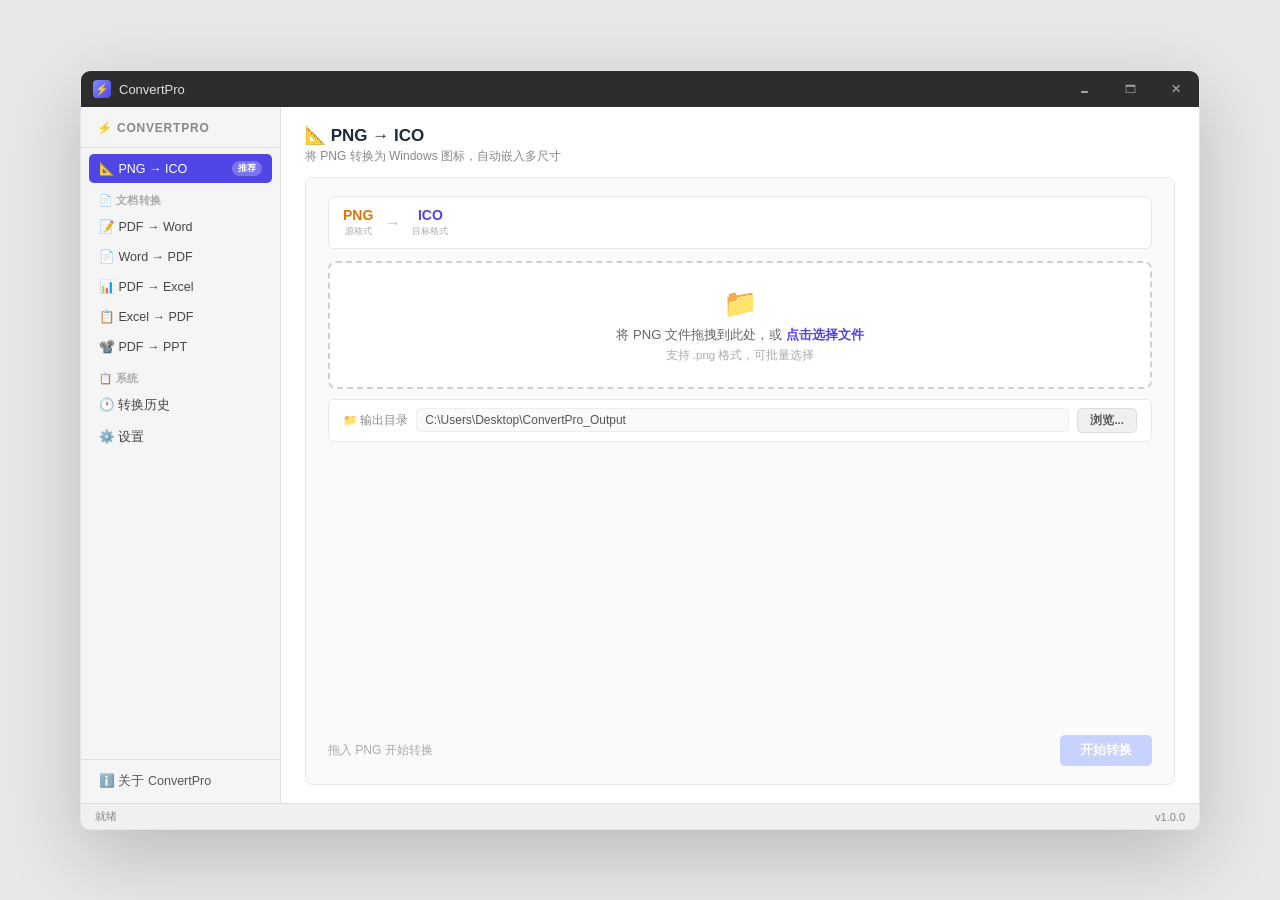
==== ConvertPro/wwwroot/index.html @ e42e197f "图片转换工具" ====
<!DOCTYPE html>
<html lang="zh-CN">
<head>
    <meta charset="UTF-8">
    <meta name="viewport" content="width=device-width, initial-scale=1.0">
    <title>ConvertPro - WPF 桌面转换工具</title>
    <style>
        /* ===== 全局 ===== */
        * { margin: 0; padding: 0; box-sizing: border-box; }
        body {
            font-family: 'Segoe UI', 'Microsoft YaHei', sans-serif;
            background: #e8e8e8;
            height: 100vh;
            display: flex;
            align-items: center;
            justify-content: center;
            color: #1e293b;
            user-select: none;
        }
        .file-input { position: fixed; top: 0; left: 0; width: 1px; height: 1px; opacity: 0; z-index: -1; }
        .drop-zone-label { display: block; width: 100%; height: 100%; cursor: pointer; text-align: center; }

        /* ===== 窗口 ===== */
        .wpf-window {
            width: 1120px; height: 760px;
            background: #fff;
            border-radius: 10px;
            box-shadow: 0 24px 80px rgba(0,0,0,.2);
            display: flex; flex-direction: column;
            overflow: hidden;
            border: 1px solid rgba(0,0,0,.1);
            transition: all .25s;
        }
        .wpf-window.maximized {
            width: 100vw; height: 100vh; border-radius: 0;
        }

        /* ===== 标题栏 ===== */
        .titlebar {
            height: 36px; background: #2d2d2d;
            display: flex; align-items: center; justify-content: space-between;
            flex-shrink: 0;
        }
        .titlebar-left { display: flex; align-items: center; gap: 8px; padding-left: 12px; }
        .titlebar-icon { width: 18px; height: 18px; background: linear-gradient(135deg,#818cf8,#4f46e5); border-radius: 4px; display: flex; align-items: center; justify-content: center; font-size: 11px; color: #fff; }
        .titlebar-title { color: #e0e0e0; font-size: 13px; font-weight: 500; }
        .titlebar-center { flex: 1; height: 100%; }
        .titlebar-right { display: flex; height: 100%; }
        .titlebar-btn {
            width: 46px; height: 100%; border: none; background: none;
            color: #a0a0a0; font-size: 11px; cursor: pointer;
            display: flex; align-items: center; justify-content: center;
            transition: all .12s;
            font-family: 'Segoe MDL2 Assets', 'Segoe UI', sans-serif;
        }
        .titlebar-btn:hover { background: rgba(255,255,255,.1); color: #fff; }
        .titlebar-btn.btn-close:hover { background: #e81123; color: #fff; }

        /* ===== 主体 ===== */
        .app-body { flex: 1; display: flex; overflow: hidden; }

        /* ===== 侧边栏 ===== */
        .sidebar {
            width: 200px; background: #f5f5f5;
            border-right: 1px solid #e0e0e0;
            display: flex; flex-direction: column; flex-shrink: 0;
        }
        .sidebar-header {
            padding: 14px 16px 12px; font-size: 12px; font-weight: 600;
            color: #888; text-transform: uppercase; letter-spacing: .8px;
            border-bottom: 1px solid #e0e0e0;
        }
        .sidebar-nav { flex: 1; overflow-y: auto; padding: 6px 8px; }
        .sidebar-group-label {
            font-size: 10.5px; font-weight: 600; color: #aaa;
            padding: 10px 10px 4px; text-transform: uppercase; letter-spacing: .5px;
        }
        .nav-item {
            display: flex; align-items: center; gap: 8px;
            padding: 7px 10px; border-radius: 5px; cursor: pointer;
            font-size: 12.5px; color: #444; border: none; background: none;
            width: 100%; text-align: left; transition: all .1s; margin-bottom: 1px;
        }
        .nav-item:hover { background: #e8e8e8; }
        .nav-item.active { background: #4f46e5; color: #fff; font-weight: 500; }
        .nav-item.active:hover { background: #4338ca; }
        .nav-item .badge {
            margin-left: auto; background: rgba(255,255,255,.25); color: #fff;
            font-size: 9px; padding: 1px 6px; border-radius: 8px; font-weight: 600;
        }
        .nav-item:not(.active) .badge { background: #4f46e5; color: #fff; }
        .sidebar-footer {
            padding: 6px 8px; border-top: 1px solid #e0e0e0;
            display: flex; flex-direction: column; gap: 2px;
        }
        .sidebar-footer button {
            width: 100%; padding: 7px 10px; border: none; background: none;
            border-radius: 5px; cursor: pointer; font-size: 12.5px; color: #555;
            display: flex; align-items: center; gap: 8px; transition: all .1s;
        }
        .sidebar-footer button:hover { background: #e8e8e8; color: #333; }

        /* ===== 主内容区 ===== */
        .main { flex: 1; display: flex; flex-direction: column; padding: 18px 24px; overflow-y: auto; background: #fff; min-width: 0; }
        .page { display: none; flex-direction: column; height: 100%; }
        .page.active { display: flex; }
        .page-header { margin-bottom: 12px; flex-shrink: 0; }
        .page-header h1 { font-size: 17px; font-weight: 700; margin-bottom: 2px; }
        .page-header p { font-size: 12px; color: #888; }

        /* ===== 转换卡片 ===== */
        .convert-card { background: #fafafa; border: 1px solid #e8e8e8; border-radius: 8px; padding: 18px 22px; flex: 1; display: flex; flex-direction: column; min-height: 0; }

        /* ===== 格式行 ===== */
        .format-row {
            display: flex; align-items: center; gap: 12px;
            background: #fff; border: 1px solid #e8e8e8; border-radius: 6px;
            padding: 10px 14px; margin-bottom: 12px; flex-shrink: 0;
        }
        .format-box { display: flex; flex-direction: column; align-items: center; gap: 1px; }
        .format-box .ext { font-size: 14px; font-weight: 700; line-height: 1.2; }
        .format-box .ext.pdf   { color: #dc2626; }
        .format-box .ext.word  { color: #2563eb; }
        .format-box .ext.ppt   { color: #db2777; }
        .format-box .ext.excel { color: #16a34a; }
        .format-box .ext.png   { color: #d97706; }
        .format-box .ext.ico   { color: #4f46e5; }
        .format-box .label { font-size: 9px; color: #aaa; }
        .format-arrow { font-size: 15px; color: #bbb; }
        .format-select { flex: 1; padding: 5px 9px; border: 1px solid #ddd; border-radius: 4px; font-size: 12px; color: #444; background: #fafafa; max-width: 180px; }

        /* ===== 拖拽区 ===== */
        .drop-zone {
            border: 2px dashed #d0d0d0; border-radius: 8px;
            padding: 24px 20px; text-align: center; cursor: pointer;
            transition: all .2s; background: #fff; flex-shrink: 0;
        }
        .drop-zone:hover, .drop-zone.dragover { border-color: #4f46e5; background: #f8f7ff; }
        .drop-zone .icon-big { font-size: 28px; color: #bbb; margin-bottom: 6px; }
        .drop-zone p { font-size: 13px; color: #666; }
        .drop-zone .highlight { color: #4f46e5; font-weight: 600; }
        .drop-zone .hint { font-size: 11.5px; color: #aaa; margin-top: 4px; }
        .drop-zone.invalid { border-color: #ef4444; background: #fef2f2; animation: shake .3s; }
        @keyframes shake { 0%,100%{transform:translateX(0)} 25%{transform:translateX(-6px)} 75%{transform:translateX(6px)} }

        /* ===== Toast 消息 ===== */
        .toast-container {
            position: fixed; top: 20px; right: 20px; z-index: 2000;
            display: flex; flex-direction: column; gap: 8px;
        }
        .toast {
            padding: 12px 20px; border-radius: 8px; color: #fff;
            font-size: 13px; font-weight: 500; box-shadow: 0 4px 20px rgba(0,0,0,.15);
            display: flex; align-items: center; gap: 10px;
            animation: slideIn .25s ease-out; min-width: 260px;
        }
        .toast.error { background: #ef4444; }
        .toast.warning { background: #f59e0b; }
        .toast.success { background: #10b981; }
        .toast.info { background: #3b82f6; }
        @keyframes slideIn { from { transform: translateX(100%); opacity: 0; } to { transform: translateX(0); opacity: 1; } }

        /* ===== 预览区 ===== */
        .preview-area { display: none; margin-top: 12px; flex-shrink: 0; }
        .preview-area.visible { display: block; }
        .preview-card {
            display: flex; align-items: center; gap: 12px;
            background: #fff; border: 1px solid #e8e8e8; border-radius: 6px; padding: 10px 14px;
        }
        .preview-card .file-icon {
            width: 38px; height: 38px; border-radius: 5px;
            display: flex; align-items: center; justify-content: center;
            font-size: 18px; flex-shrink: 0;
        }
        .preview-card .file-icon.pdf  { background: #fee2e2; color: #dc2626; }
        .preview-card .file-icon.word { background: #dbeafe; color: #2563eb; }
        .preview-card .file-icon.ppt  { background: #fce7f3; color: #db2777; }
        .preview-card .file-icon.excel{ background: #dcfce7; color: #16a34a; }
        .preview-card .file-icon.png  { background: #fef3c7; color: #d97706; }

        .preview-info { flex: 1; min-width: 0; }
        .preview-info .name { font-weight: 600; font-size: 12.5px; white-space: nowrap; overflow: hidden; text-overflow: ellipsis; }
        .preview-info .meta { font-size: 11px; color: #999; margin-top: 2px; }
        .preview-info .meta span { margin-right: 12px; }
        .btn-remove { background: none; border: none; color: #bbb; font-size: 15px; cursor: pointer; padding: 3px 7px; border-radius: 4px; flex-shrink: 0; }
        .btn-remove:hover { background: #fee2e2; color: #ef4444; }

        /* ===== 文件列表 ===== */
        .file-list { margin-top: 6px; }
        .file-list-item {
            display: flex; align-items: center; gap: 8px;
            padding: 5px 10px; background: #fff; border: 1px solid #eee;
            border-radius: 4px; margin-bottom: 3px; transition: all .15s;
            position: relative;
        }
        .file-list-item:hover { border-color: #c7d2fe; background: #fafaff; }
        .file-list-item .idx { font-size: 11px; color: #bbb; width: 18px; flex-shrink: 0; }
        .file-list-item .name { flex: 1; font-size: 12px; color: #444; white-space: nowrap; overflow: hidden; text-overflow: ellipsis; }
        .file-list-item .name .err { color: #ef4444; font-weight: 500; }
        .file-list-item .status { font-size: 11px; color: #aaa; white-space: nowrap; flex-shrink: 0; }
        .file-list-item .status.done { color: #059669; font-weight: 500; }
        .file-list-item .status.error { color: #ef4444; font-weight: 500; }
        .file-list-item .status.converting { color: #4f46e5; }

        /* ===== 文件列表右键菜单 ===== */
        .ctx-menu {
            position: fixed; background: #fff; border: 1px solid #ddd;
            border-radius: 6px; box-shadow: 0 6px 24px rgba(0,0,0,.13);
            padding: 4px 0; z-index: 3000; min-width: 150px;
            display: none;
        }
        .ctx-menu.visible { display: block; }
        .ctx-menu-item {
            padding: 7px 16px; font-size: 12.5px; color: #444;
            cursor: pointer; display: flex; align-items: center; gap: 8px;
            transition: background .1s;
        }
        .ctx-menu-item:hover { background: #f0f0f0; }
        .ctx-menu-item.danger { color: #ef4444; }
        .ctx-menu-sep { height: 1px; background: #eee; margin: 4px 8px; }

        /* ===== 选项区 ===== */
        .options-section {
            margin-top: 10px; padding: 10px 14px;
            background: #fff; border: 1px solid #e8e8e8; border-radius: 6px; flex-shrink: 0;
        }
        .options-section h3 { font-size: 11.5px; font-weight: 600; margin-bottom: 6px; color: #555; }
        .size-options { display: flex; gap: 6px; flex-wrap: wrap; }
        .size-chip {
            display: flex; align-items: center; gap: 4px;
            padding: 4px 10px; border: 1px solid #ddd; border-radius: 4px;
            font-size: 12px; color: #555; background: #fafafa;
            cursor: pointer; transition: all .1s; user-select: none;
        }
        .size-chip:hover { border-color: #a5b4fc; }
        .size-chip.active { border-color: #4f46e5; background: #eef2ff; color: #4f46e5; font-weight: 600; }
        .size-chip input { display: none; }

        /* ===== ICO 预览 ===== */
        .ico-preview-sizes { display: none; margin-top: 12px; gap: 12px; align-items: flex-end; flex-shrink: 0; }
        .ico-preview-sizes.visible { display: flex; }
        .ico-size-box { text-align: center; }
        .ico-size-box .box {
            background: #4f46e5; border: 1px solid #4338ca; border-radius: 4px;
            margin: 0 auto 3px; display: flex; align-items: center; justify-content: center;
            font-size: 8px; color: rgba(255,255,255,.7);
        }
        .ico-size-box .box.s16 { width: 40px; height: 40px; }
        .ico-size-box .box.s32 { width: 52px; height: 52px; }
        .ico-size-box .box.s48 { width: 64px; height: 64px; }
        .ico-size-box .box.s64 { width: 40px; height: 40px; }
        .ico-size-box .box.s256{ width: 40px; height: 40px; }
        .ico-size-box .lbl { font-size: 10px; color: #999; }

        /* ===== 文档预览面板 ===== */
        .doc-preview { display: none; margin-top: 10px; flex-shrink: 0; }
        .doc-preview.visible { display: block; }

        .doc-preview-tabs {
            display: flex; gap: 0; border-bottom: 1px solid #e0e0e0;
            background: #f8f8f8; border-radius: 6px 6px 0 0; overflow: hidden;
        }
        .doc-preview-tabs .tab {
            padding: 7px 18px; font-size: 12px; font-weight: 500; color: #888;
            cursor: pointer; border: none; background: none;
            transition: all .1s; border-bottom: 2px solid transparent;
            margin-bottom: -1px;
        }
        .doc-preview-tabs .tab:hover { color: #555; background: #f0f0f0; }
        .doc-preview-tabs .tab.active {
            color: #4f46e5; border-bottom-color: #4f46e5; background: #fff;
        }
        .doc-preview-tabs .tab .count {
            display: inline-block; margin-left: 4px; font-size: 10px;
            background: #e8e8e8; color: #888; padding: 0 6px; border-radius: 8px;
        }
        .doc-preview-tabs .tab.active .count { background: #eef2ff; color: #4f46e5; }

        .doc-preview-body {
            background: #fff; border: 1px solid #e0e0e0; border-top: none;
            border-radius: 0 0 6px 6px; padding: 14px 16px;
            max-height: 260px; overflow-y: auto;
        }

        .doc-preview-body .preview-pane { display: none; }
        .doc-preview-body .preview-pane.active { display: block; }

        /* PDF 页面缩略图 */
        .doc-page-thumb {
            display: flex; gap: 10px; flex-wrap: wrap;
        }
        .doc-page-thumb .page {
            width: 80px; text-align: center; cursor: pointer;
            padding: 6px; border-radius: 4px; border: 1px solid transparent;
            transition: all .1s;
        }
        .doc-page-thumb .page:hover { background: #f5f5f5; border-color: #ddd; }
        .doc-page-thumb .page .thumb {
            width: 80px; height: 100px; background: #f8f8f8;
            border: 1px solid #e0e0e0; border-radius: 3px;
            margin: 0 auto 4px; overflow: hidden;
            display: flex; flex-direction: column; padding: 4px 5px;
        }
        .doc-page-thumb .page .thumb .line {
            height: 4px; background: #ddd; border-radius: 2px; margin-bottom: 3px;
        }
        .doc-page-thumb .page .thumb .line.w8 { width: 80%; }
        .doc-page-thumb .page .thumb .line.w6 { width: 60%; }
        .doc-page-thumb .page .thumb .line.w10{ width: 90%; }
        .doc-page-thumb .page .lbl { font-size: 10px; color: #999; }

        /* 文本预览（Word/PDF 文本） */
        .doc-text-preview { font-size: 12px; color: #444; line-height: 1.8; }
        .doc-text-preview .h { font-weight: 600; font-size: 14px; color: #1e293b; margin-bottom: 4px; }
        .doc-text-preview .h2 { font-weight: 600; color: #333; margin-top: 8px; }
        .doc-text-preview .p { color: #666; margin-bottom: 2px; }

        /* Excel 表格预览 */
        .doc-table-preview { font-size: 11px; width: 100%; border-collapse: collapse; }
        .doc-table-preview th {
            background: #f0f0f0; color: #555; font-weight: 600;
            padding: 5px 10px; border: 1px solid #ddd; text-align: left;
        }
        .doc-table-preview td {
            padding: 4px 10px; border: 1px solid #eee; color: #555;
        }
        .doc-table-preview tr:nth-child(even) td { background: #fafafa; }

        /* PPT 幻灯片预览 */
        .doc-slide-preview {
            display: flex; gap: 12px; flex-wrap: wrap;
        }
        .doc-slide-preview .slide {
            width: 140px; text-align: center; cursor: pointer;
            padding: 6px; border-radius: 4px; border: 1px solid transparent;
        }
        .doc-slide-preview .slide:hover { background: #f5f5f5; border-color: #ddd; }
        .doc-slide-preview .slide .thumb {
            width: 140px; height: 80px; background: linear-gradient(135deg, #f8f8f8, #fff);
            border: 1px solid #e0e0e0; border-radius: 3px; margin: 0 auto 4px;
            display: flex; align-items: center; justify-content: center;
            font-size: 10px; color: #bbb; position: relative;
        }
        .doc-slide-preview .slide .thumb .num {
            position: absolute; top: 3px; right: 5px;
            font-size: 9px; color: #ccc;
        }
        .doc-slide-preview .slide .lbl { font-size: 10px; color: #999; }

        .doc-preview-body::-webkit-scrollbar { width: 4px; }
        .doc-preview-body::-webkit-scrollbar-thumb { background: #d0d0d0; border-radius: 2px; }

        /* ===== 进度条 ===== */
        .progress-bar { display: none; margin-top: 12px; flex-shrink: 0; }
        .progress-bar.visible { display: block; }
        .progress-track { height: 4px; background: #e8e8e8; border-radius: 4px; overflow: hidden; }
        .progress-fill { height: 100%; width: 0%; background: linear-gradient(90deg,#4f46e5,#818cf8); border-radius: 4px; transition: width .3s; }
        .progress-label { font-size: 11px; color: #888; margin-top: 4px; display: flex; justify-content: space-between; }

        /* ===== 完成标识 & 后处理 ===== */
        .done-section { display: none; margin-top: 12px; flex-shrink: 0; }
        .done-section.visible { display: block; }
        .done-badge { display: flex; align-items: center; gap: 6px; color: #059669; font-weight: 600; font-size: 13px; margin-bottom: 8px; }
        .done-actions { display: flex; gap: 8px; flex-wrap: wrap; }
        .done-actions .btn { padding: 6px 16px; font-size: 12px; }

        /* ===== 操作栏 ===== */
        .action-bar { margin-top: auto; display: flex; justify-content: flex-end; align-items: center; gap: 8px; padding-top: 12px; flex-shrink: 0; flex-wrap: wrap; }
        .action-bar .left { flex: 1; display: flex; align-items: center; gap: 10px; flex-wrap: wrap; }

        /* ===== 输出目录 ===== */
        .output-dir-row {
            display: flex; align-items: center; gap: 8px;
            background: #fff; border: 1px solid #e8e8e8; border-radius: 6px;
            padding: 8px 14px; margin-top: 10px; flex-shrink: 0;
        }
        .output-dir-row label { font-size: 11.5px; color: #888; white-space: nowrap; font-weight: 500; }
        .output-dir-row .path {
            flex: 1; font-size: 12px; color: #555; padding: 4px 8px;
            border: 1px solid #eee; border-radius: 4px; background: #fafafa;
            white-space: nowrap; overflow: hidden; text-overflow: ellipsis;
        }
        .output-dir-row .btn-browse { padding: 4px 12px; font-size: 11.5px; }

        /* ===== 按钮 ===== */
        .btn {
            padding: 7px 20px; border-radius: 5px; font-size: 12.5px;
            font-weight: 600; cursor: pointer; border: none; transition: all .1s;
            white-space: nowrap;
        }
        .btn-primary { background: #4f46e5; color: #fff; }
        .btn-primary:hover { background: #4338ca; }
        .btn-primary:disabled { background: #c7d2fe; cursor: not-allowed; }
        .btn-secondary { background: #f0f0f0; color: #555; border: 1px solid #ddd; }
        .btn-secondary:hover { background: #e4e4e4; }
        .btn-danger { background: #fee2e2; color: #dc2626; border: 1px solid #fecaca; }
        .btn-danger:hover { background: #fecaca; }
        .btn-success { background: #059669; color: #fff; }
        .btn-success:hover { background: #047857; }
        .btn-sm { padding: 4px 12px; font-size: 11px; }

        /* ===== 单选/复选 ===== */
        .radio-group { display: flex; gap: 12px; margin-top: 2px; flex-wrap: wrap; }
        .radio-group label { display: flex; align-items: center; gap: 4px; font-size: 12px; color: #555; cursor: pointer; }
        .radio-group input[type="radio"] { accent-color: #4f46e5; }
        .opt-check { display: flex; align-items: center; gap: 5px; font-size: 12px; color: #555; cursor: pointer; }
        .opt-check input[type="checkbox"] { accent-color: #4f46e5; }

        /* ===== 状态栏 ===== */
        .statusbar {
            height: 26px; background: #f0f0f0; border-top: 1px solid #ddd;
            display: flex; align-items: center; padding: 0 14px;
            font-size: 11px; color: #888; flex-shrink: 0; gap: 14px;
        }
        .statusbar .status-hint { flex: 1; }

        /* ===== 模态框 ===== */
        .modal-overlay {
            display: none; position: fixed; z-index: 1000;
            top: 0; left: 0; right: 0; bottom: 0;
            background: rgba(0,0,0,.45); align-items: center; justify-content: center;
        }
        .modal-overlay.visible { display: flex; }
        .modal-box {
            background: #fff; border-radius: 10px; width: 440px;
            max-height: 540px; box-shadow: 0 20px 60px rgba(0,0,0,.25);
            display: flex; flex-direction: column; overflow: hidden;
        }
        .modal-box.wide { width: 560px; }
        .modal-header {
            display: flex; align-items: center; justify-content: space-between;
            padding: 14px 20px 10px; border-bottom: 1px solid #eee;
        }
        .modal-header h2 { font-size: 15px; font-weight: 700; color: #1e293b; }
        .modal-close {
            width: 28px; height: 28px; border: none; background: none;
            font-size: 15px; color: #999; cursor: pointer; border-radius: 4px;
            display: flex; align-items: center; justify-content: center;
        }
        .modal-close:hover { background: #f0f0f0; color: #333; }
        .modal-body { padding: 18px 20px; overflow-y: auto; flex: 1; }
        .modal-footer {
            display: flex; justify-content: flex-end; gap: 8px;
            padding: 12px 20px; border-top: 1px solid #eee;
        }

        /* ===== 关于对话框 ===== */
        .about-logo { width: 50px; height: 50px; background: linear-gradient(135deg,#818cf8,#4f46e5); border-radius: 12px; display: flex; align-items: center; justify-content: center; font-size: 24px; color: #fff; margin: 0 auto 10px; }
        .about-name { text-align: center; font-size: 17px; font-weight: 700; color: #1e293b; }
        .about-version { text-align: center; font-size: 12px; color: #888; margin-bottom: 12px; }
        .about-desc { font-size: 12.5px; color: #555; line-height: 1.6; margin-bottom: 12px; text-align: center; }
        .about-section-title { font-size: 11px; font-weight: 600; color: #888; text-transform: uppercase; letter-spacing: .5px; margin-bottom: 6px; margin-top: 14px; padding-top: 10px; border-top: 1px solid #eee; }
        .about-section-title:first-of-type { border-top: none; margin-top: 0; padding-top: 0; }
        .about-feature { display: flex; align-items: center; gap: 6px; padding: 4px 0; font-size: 12.5px; color: #555; }
        .about-feature .icon { width: 18px; text-align: center; }
        .about-footer { margin-top: 12px; padding-top: 10px; border-top: 1px solid #eee; text-align: center; font-size: 10.5px; color: #bbb; }

        /* ===== 设置页面 ===== */
        .settings-group { margin-bottom: 16px; }
        .settings-group h3 { font-size: 12px; font-weight: 600; color: #555; margin-bottom: 8px; padding-bottom: 4px; border-bottom: 1px solid #eee; }
        .setting-row { display: flex; align-items: center; gap: 10px; padding: 6px 0; }
        .setting-row label { font-size: 12.5px; color: #555; min-width: 120px; }
        .setting-row .val { flex: 1; }
        .setting-row select, .setting-row input[type="text"] { padding: 5px 9px; border: 1px solid #ddd; border-radius: 4px; font-size: 12px; color: #444; background: #fafafa; width: 100%; max-width: 260px; }
        .setting-row .hint { font-size: 11px; color: #aaa; }

        /* ===== 历史记录 ===== */
        .history-empty { text-align: center; padding: 40px 20px; color: #bbb; font-size: 13px; }
        .history-table { width: 100%; border-collapse: collapse; font-size: 12px; }
        .history-table th { text-align: left; padding: 8px 10px; font-weight: 600; color: #888; border-bottom: 2px solid #eee; font-size: 11px; text-transform: uppercase; }
        .history-table td { padding: 7px 10px; border-bottom: 1px solid #f0f0f0; color: #555; }
        .history-table tr:hover td { background: #fafaff; }
        .history-table .status-tag { display: inline-block; padding: 1px 8px; border-radius: 10px; font-size: 10px; font-weight: 600; }
        .status-tag.success { background: #d1fae5; color: #059669; }
        .status-tag.error { background: #fee2e2; color: #ef4444; }
        .status-tag.skipped { background: #fef3c7; color: #d97706; }

        /* ===== 冲突对话框 ===== */
        .conflict-info { font-size: 13px; color: #555; line-height: 1.6; margin-bottom: 14px; }
        .conflict-actions { display: flex; flex-direction: column; gap: 6px; }
        .conflict-actions button { padding: 8px 16px; border: 1px solid #ddd; border-radius: 6px; background: #fafafa; cursor: pointer; font-size: 13px; color: #444; text-align: left; display: flex; align-items: center; gap: 8px; transition: all .1s; }
        .conflict-actions button:hover { background: #eef2ff; border-color: #4f46e5; }
        .conflict-actions button .hl { font-weight: 600; color: #4f46e5; }

        /* ===== 快捷键提示浮层 ===== */
        .shortcuts-hint {
            position: fixed; bottom: 50px; left: 50%; transform: translateX(-50%);
            background: rgba(0,0,0,.8); color: #e0e0e0; padding: 14px 24px;
            border-radius: 8px; font-size: 12px; z-index: 5000;
            display: none; line-height: 1.8;
        }
        .shortcuts-hint.visible { display: block; }
        .shortcuts-hint kbd {
            background: rgba(255,255,255,.12); padding: 1px 7px;
            border-radius: 3px; font-size: 11px; font-family: inherit;
        }

        /* ===== 滚动条 ===== */
        .main::-webkit-scrollbar, .sidebar-nav::-webkit-scrollbar, .modal-body::-webkit-scrollbar { width: 5px; }
        .main::-webkit-scrollbar-track, .sidebar-nav::-webkit-scrollbar-track, .modal-body::-webkit-scrollbar-track { background: transparent; }
        .main::-webkit-scrollbar-thumb, .sidebar-nav::-webkit-scrollbar-thumb, .modal-body::-webkit-scrollbar-thumb { background: #d0d0d0; border-radius: 3px; }
        .main::-webkit-scrollbar-thumb:hover { background: #bbb; }

        /* ===== Confirm 对话框 ===== */
        .confirm-text { font-size: 13px; color: #555; line-height: 1.6; }
        .confirm-text .warn { color: #ef4444; font-weight: 500; }

        /* ===== WebView2 伪装原生 ===== */
        /* 隐藏系统滚动条但保留滚动功能 */
        * { scrollbar-width: none !important; }
        *::-webkit-scrollbar { width: 0 !important; height: 0 !important; }
        *::-webkit-scrollbar-track { background: transparent !important; }
        *::-webkit-scrollbar-thumb { background: transparent !important; }
        /* 全局禁用文本选择（input/textarea 除外） */
        * { user-select: none; }
        input, textarea, [contenteditable] { user-select: text; }
    </style>
</head>
<body>

<!-- ======== Toast 容器 ======== -->
<div class="toast-container" id="toastContainer"></div>

<!-- ======== 右键菜单 ======== -->
<div class="ctx-menu" id="ctxMenu">
    <div class="ctx-menu-item" data-action="remove">✕ 移除此文件</div>
    <div class="ctx-menu-item" data-action="clear">🗑️ 清空全部</div>
</div>

<!-- ======== 快捷键提示 ======== -->
<div class="shortcuts-hint" id="shortcutsHint">
    <strong>快捷键</strong><br>
    <kbd>Ctrl</kbd>+<kbd>O</kbd> 打开文件 &nbsp;·&nbsp;
    <kbd>Ctrl</kbd>+<kbd>Shift</kbd>+<kbd>O</kbd> 输出目录<br>
    <kbd>Ctrl</kbd>+<kbd>Enter</kbd> 开始转换 &nbsp;·&nbsp;
    <kbd>Ctrl</kbd>+<kbd>I</kbd> 关于 &nbsp;·&nbsp;
    <kbd>Ctrl</kbd>+<kbd>,</kbd> 设置 &nbsp;·&nbsp;
    <kbd>Ctrl</kbd>+<kbd>H</kbd> 历史 &nbsp;·&nbsp;
    <kbd>?</kbd> 显示此帮助
</div>

<!-- ======== 冲突对话框 ======== -->
<div class="modal-overlay" id="conflictModal">
    <div class="modal-box">
        <div class="modal-header"><h2>⚠️ 文件已存在</h2><button class="modal-close" id="conflictClose">✕</button></div>
        <div class="modal-body">
            <div class="conflict-info">
                目标位置已存在同名文件：<br>
                <strong id="conflictFileName">output.ico</strong>
            </div>
            <div class="conflict-actions">
                <button data-action="overwrite">🔄 <span class="hl">覆盖</span> — 替换已有文件</button>
                <button data-action="rename">📝 <span class="hl">自动重命名</span> — 添加编号避免冲突</button>
                <button data-action="skip">⏭️ <span class="hl">跳过</span> — 不处理此文件</button>
            </div>
        </div>
    </div>
</div>

<!-- ======== 确认对话框 ======== -->
<div class="modal-overlay" id="confirmModal">
    <div class="modal-box">
        <div class="modal-header"><h2 id="confirmTitle">确认转换</h2><button class="modal-close" id="confirmClose">✕</button></div>
        <div class="modal-body">
            <div class="confirm-text" id="confirmText">确认开始转换？</div>
        </div>
        <div class="modal-footer">
            <button class="btn btn-secondary" id="confirmCancel">取消</button>
            <button class="btn btn-primary" id="confirmOk">确认转换</button>
        </div>
    </div>
</div>

<!-- ======== 主窗口 ======== -->
<div class="wpf-window" id="appWindow">

    <!-- 标题栏 -->
    <div class="titlebar">
        <div class="titlebar-left">
            <div class="titlebar-icon">⚡</div>
            <span class="titlebar-title">ConvertPro</span>
        </div>
        <div class="titlebar-center"></div>
        <div class="titlebar-right">
            <button class="titlebar-btn" id="btnMinimize" title="最小化">🗕</button>
            <button class="titlebar-btn" id="btnMaximize" title="最大化">🗖</button>
            <button class="titlebar-btn btn-close" id="btnClose" title="关闭">✕</button>
        </div>
    </div>

    <!-- 主体 -->
    <div class="app-body">
        <!-- 侧边栏 -->
        <aside class="sidebar">
            <div class="sidebar-header">⚡ ConvertPro</div>
            <div class="sidebar-nav">
                <button class="nav-item active" data-page="png2ico">📐 PNG → ICO <span class="badge">推荐</span></button>
                <div class="sidebar-group-label">📄 文档转换</div>
                <button class="nav-item" data-page="pdf2word">📝 PDF → Word</button>
                <button class="nav-item" data-page="word2pdf">📄 Word → PDF</button>
                <button class="nav-item" data-page="pdf2excel">📊 PDF → Excel</button>
                <button class="nav-item" data-page="excel2pdf">📋 Excel → PDF</button>
                <button class="nav-item" data-page="pdf2ppt">📽️ PDF → PPT</button>
                <div class="sidebar-group-label">📋 系统</div>
                <button class="nav-item" data-page="history">🕐 转换历史</button>
                <button class="nav-item" data-page="settings">⚙️ 设置</button>
            </div>
            <div class="sidebar-footer">
                <button id="btnOpenAbout">ℹ️ 关于 ConvertPro</button>
            </div>
        </aside>

        <!-- 主内容 -->
        <main class="main">

            <!-- ====== PNG → ICO ====== -->
            <div class="page active" id="page-png2ico">
                <div class="page-header"><h1>📐 PNG → ICO</h1><p>将 PNG 转换为 Windows 图标，自动嵌入多尺寸</p></div>
                <div class="convert-card">
                    <div class="format-row">
                        <div class="format-box"><span class="ext png">PNG</span><span class="label">源格式</span></div>
                        <span class="format-arrow">→</span>
                        <div class="format-box"><span class="ext ico">ICO</span><span class="label">目标格式</span></div>
                    </div>
                    <div class="drop-zone" data-page="png2ico">
                        <div class="icon-big">📁</div>
                        <p>将 PNG 文件拖拽到此处，或 <span class="highlight">点击选择文件</span></p>
                        <p class="hint">支持 .png 格式，可批量选择</p>
                    </div>
                    <input type="file" class="file-input" accept=".png" multiple data-page="png2ico">

                    <div class="preview-area" data-page="png2ico">
                        <div class="preview-card">
                            <div class="file-icon png">🖼️</div>
                            <div class="preview-info">
                                <div class="name">icon.png</div>
                                <div class="meta"><span class="dims">尺寸: 512×512</span><span class="fsize">大小: --</span></div>
                            </div>
                            <button class="btn-remove" data-page="png2ico">✕</button>
                        </div>
                        <div class="file-list" data-page="png2ico"></div>
                        <div class="options-section">
                            <h3>输出 ICO 尺寸（多尺寸嵌入）</h3>
                            <div class="size-options">
                                <label class="size-chip active"><input type="checkbox" value="16" checked> 16×16</label>
                                <label class="size-chip active"><input type="checkbox" value="32" checked> 32×32</label>
                                <label class="size-chip active"><input type="checkbox" value="48" checked> 48×48</label>
                                <label class="size-chip"><input type="checkbox" value="64"> 64×64</label>
                                <label class="size-chip"><input type="checkbox" value="256"> 256×256</label>
                            </div>
                        </div>
                        <div class="ico-preview-sizes" data-page="png2ico">
                            <div class="ico-size-box"><div class="box s16"></div><div class="lbl">16×16</div></div>
                            <div class="ico-size-box"><div class="box s32"></div><div class="lbl">32×32</div></div>
                            <div class="ico-size-box"><div class="box s48"></div><div class="lbl">48×48</div></div>
                            <div class="ico-size-box"><div class="box s64"></div><div class="lbl">64×64</div></div>
                            <div class="ico-size-box"><div class="box s256"></div><div class="lbl">256×256</div></div>
                        </div>
                        <div class="progress-bar" data-page="png2ico">
                            <div class="progress-track"><div class="progress-fill"></div></div>
                            <div class="progress-label"><span>准备转换...</span><span>0%</span></div>
                        </div>
                        <div class="done-section" data-page="png2ico">
                            <div class="done-badge">✅ 转换完成</div>
                            <div class="output-files" style="margin:6px 0 10px;font-size:12px;color:#555;background:#f8f8f8;border-radius:5px;padding:8px 12px;"></div>
                            <div class="done-actions">
                                <button class="btn btn-success btn-sm btn-open-folder">📂 打开输出文件夹</button>
                                <button class="btn btn-secondary btn-sm btn-reconvert">🔄 重新转换</button>
                            </div>
                        </div>
                    </div>

                    <div class="output-dir-row">
                        <label>📁 输出目录</label>
                        <span class="path" id="outputPath-png2ico">C:\Users\Desktop\ConvertPro_Output</span>
                        <button class="btn btn-secondary btn-sm btn-browse" data-page="png2ico">浏览...</button>
                    </div>

                    <div class="action-bar">
                        <span class="left">
                            <span style="font-size:12px;color:#aaa;" class="status-text">拖入 PNG 开始转换</span>
                            <button class="btn btn-secondary btn-sm btn-cancel" data-page="png2ico" style="display:none">取消</button>
                        </span>
                        <button class="btn btn-secondary btn-sm btn-clear" data-page="png2ico" style="display:none">清空</button>
                        <button class="btn btn-primary btn-convert" data-page="png2ico" disabled>开始转换</button>
                    </div>
                </div>
            </div>

            <!-- ====== PDF → Word ====== -->
            <div class="page" id="page-pdf2word">
                <div class="page-header"><h1>📝 PDF → Word</h1><p>将 PDF 转换为可编辑的 Word 文档</p></div>
                <div class="convert-card">
                    <div class="format-row">
                        <div class="format-box"><span class="ext pdf">PDF</span><span class="label">源格式</span></div>
                        <span class="format-arrow">→</span>
                        <div class="format-box"><span class="ext word">DOCX</span><span class="label">目标格式</span></div>
                        <select class="format-select"><option>.docx (Word 文档)</option><option>.doc (Word 97-2003)</option></select>
                    </div>
                    <div class="drop-zone" data-page="pdf2word">
                        <div class="icon-big">📂</div>
                        <p>将 PDF 文件拖拽到此处，或 <span class="highlight">点击选择文件</span></p>
                        <p class="hint">支持 .pdf 格式，可批量转换</p>
                    </div>
                    <input type="file" class="file-input" accept=".pdf" multiple data-page="pdf2word">
                    <div class="preview-area" data-page="pdf2word">
                        <div class="preview-card"><div class="file-icon pdf">📕</div><div class="preview-info"><div class="name">document.pdf</div><div class="meta"><span>页数: 12</span><span>大小: --</span></div></div><button class="btn-remove" data-page="pdf2word">✕</button></div>
                        <div class="file-list" data-page="pdf2word"></div>
                        <!-- 文档预览 -->
                        <div class="doc-preview" data-page="pdf2word">
                            <div class="doc-preview-tabs">
                                <button class="tab active" data-pane="source">📄 源文件预览</button>
                                <button class="tab" data-pane="output" disabled>📝 转换结果 <span class="count">转换后可见</span></button>
                            </div>
                            <div class="doc-preview-body">
                                <div class="preview-pane active" id="pane-pdf2word-source">
                                    <div class="doc-page-thumb" id="thumbnails-pdf2word"></div>
                                </div>
                                <div class="preview-pane" id="pane-pdf2word-output">
                                    <div class="doc-text-preview" id="output-pdf2word"></div>
                                </div>
                            </div>
                        </div>
                        <div class="options-section">
                            <h3>转换选项</h3>
                            <div class="radio-group">
                                <label><input type="radio" name="pdf2word-layout" value="flow" checked> 流式布局（可编辑）</label>
                                <label><input type="radio" name="pdf2word-layout" value="fixed"> 固定布局（保留排版）</label>
                            </div>
                        </div>
                        <div class="progress-bar" data-page="pdf2word"><div class="progress-track"><div class="progress-fill"></div></div><div class="progress-label"><span>准备转换...</span><span>0%</span></div></div>
                        <div class="done-section" data-page="pdf2word">
                            <div class="done-badge">✅ 转换完成</div>
                            <div class="output-files" style="margin:6px 0 10px;font-size:12px;color:#555;background:#f8f8f8;border-radius:5px;padding:8px 12px;"></div>
                            <div class="done-actions">
                                <button class="btn btn-success btn-sm btn-open-folder">📂 打开输出文件夹</button>
                                <button class="btn btn-secondary btn-sm btn-reconvert">🔄 重新转换</button>
                            </div>
                        </div>
                    </div>
                    <div class="output-dir-row">
                        <label>📁 输出目录</label>
                        <span class="path" id="outputPath-pdf2word">C:\Users\Desktop\ConvertPro_Output</span>
                        <button class="btn btn-secondary btn-sm btn-browse" data-page="pdf2word">浏览...</button>
                    </div>
                    <div class="action-bar">
                        <span class="left">
                            <span style="font-size:12px;color:#aaa;" class="status-text">拖入 PDF 开始转换</span>
                            <button class="btn btn-secondary btn-sm btn-cancel" data-page="pdf2word" style="display:none">取消</button>
                        </span>
                        <button class="btn btn-secondary btn-sm btn-clear" data-page="pdf2word" style="display:none">清空</button>
                        <button class="btn btn-primary btn-convert" data-page="pdf2word" disabled>开始转换</button>
                    </div>
                </div>
            </div>

            <!-- ====== Word → PDF ====== -->
            <div class="page" id="page-word2pdf">
                <div class="page-header"><h1>📄 Word → PDF</h1><p>将 Word 文档转换为 PDF 格式</p></div>
                <div class="convert-card">
                    <div class="format-row">
                        <div class="format-box"><span class="ext word">DOCX</span><span class="label">源格式</span></div>
                        <span class="format-arrow">→</span>
                        <div class="format-box"><span class="ext pdf">PDF</span><span class="label">目标格式</span></div>
                        <span style="flex:1;font-size:11.5px;color:#aaa;text-align:right;">亦支持 .doc</span>
                    </div>
                    <div class="drop-zone" data-page="word2pdf">
                        <div class="icon-big">📂</div>
                        <p>将 Word 文件拖拽到此处，或 <span class="highlight">点击选择文件</span></p>
                        <p class="hint">支持 .docx / .doc 格式</p>
                    </div>
                    <input type="file" class="file-input" accept=".docx,.doc" multiple data-page="word2pdf">
                    <div class="preview-area" data-page="word2pdf">
                        <div class="preview-card"><div class="file-icon word">📄</div><div class="preview-info"><div class="name">report.docx</div><div class="meta"><span>大小: --</span></div></div><button class="btn-remove" data-page="word2pdf">✕</button></div>
                        <div class="file-list" data-page="word2pdf"></div>
                        <!-- 文档预览 -->
                        <div class="doc-preview" data-page="word2pdf">
                            <div class="doc-preview-tabs">
                                <button class="tab active" data-pane="source">📄 源文件预览</button>
                                <button class="tab" data-pane="output" disabled>📝 转换结果 <span class="count">转换后可见</span></button>
                            </div>
                            <div class="doc-preview-body">
                                <div class="preview-pane active" id="pane-word2pdf-source">
                                    <div class="doc-text-preview" id="source-word2pdf"></div>
                                </div>
                                <div class="preview-pane" id="pane-word2pdf-output">
                                    <div class="doc-page-thumb" id="thumbnails-output-word2pdf"></div>
                                </div>
                            </div>
                        </div>
                        <div class="options-section">
                            <h3>输出选项</h3>
                            <label class="opt-check"><input type="checkbox" checked> 保留书签和超链接</label>
                        </div>
                        <div class="progress-bar" data-page="word2pdf"><div class="progress-track"><div class="progress-fill"></div></div><div class="progress-label"><span>准备转换...</span><span>0%</span></div></div>
                        <div class="done-section" data-page="word2pdf">
                            <div class="done-badge">✅ 转换完成</div>
                            <div class="output-files" style="margin:6px 0 10px;font-size:12px;color:#555;background:#f8f8f8;border-radius:5px;padding:8px 12px;"></div>
                            <div class="done-actions">
                                <button class="btn btn-success btn-sm btn-open-folder">📂 打开输出文件夹</button>
                                <button class="btn btn-secondary btn-sm btn-reconvert">🔄 重新转换</button>
                            </div>
                        </div>
                    </div>
                    <div class="output-dir-row">
                        <label>📁 输出目录</label>
                        <span class="path" id="outputPath-word2pdf">C:\Users\Desktop\ConvertPro_Output</span>
                        <button class="btn btn-secondary btn-sm btn-browse" data-page="word2pdf">浏览...</button>
                    </div>
                    <div class="action-bar">
                        <span class="left">
                            <span style="font-size:12px;color:#aaa;" class="status-text">拖入 Word 文件开始转换</span>
                            <button class="btn btn-secondary btn-sm btn-cancel" data-page="word2pdf" style="display:none">取消</button>
                        </span>
                        <button class="btn btn-secondary btn-sm btn-clear" data-page="word2pdf" style="display:none">清空</button>
                        <button class="btn btn-primary btn-convert" data-page="word2pdf" disabled>开始转换</button>
                    </div>
                </div>
            </div>

            <!-- ====== PDF → Excel ====== -->
            <div class="page" id="page-pdf2excel">
                <div class="page-header"><h1>📊 PDF → Excel</h1><p>从 PDF 中提取表格数据到 Excel</p></div>
                <div class="convert-card">
                    <div class="format-row">
                        <div class="format-box"><span class="ext pdf">PDF</span><span class="label">源格式</span></div>
                        <span class="format-arrow">→</span>
                        <div class="format-box"><span class="ext excel">XLSX</span><span class="label">目标格式</span></div>
                        <select class="format-select"><option>.xlsx (Excel 工作簿)</option><option>.xls (Excel 97-2003)</option><option>.csv (逗号分隔)</option></select>
                    </div>
                    <div class="drop-zone" data-page="pdf2excel">
                        <div class="icon-big">📂</div>
                        <p>将 PDF 文件拖拽到此处，或 <span class="highlight">点击选择文件</span></p>
                        <p class="hint">支持 .pdf 格式，自动识别表格</p>
                    </div>
                    <input type="file" class="file-input" accept=".pdf" multiple data-page="pdf2excel">
                    <div class="preview-area" data-page="pdf2excel">
                        <div class="preview-card"><div class="file-icon pdf">📕</div><div class="preview-info"><div class="name">data.pdf</div><div class="meta"><span>页数: 8</span><span>检测到表格: 5</span></div></div><button class="btn-remove" data-page="pdf2excel">✕</button></div>
                        <div class="file-list" data-page="pdf2excel"></div>
                        <!-- 文档预览 -->
                        <div class="doc-preview" data-page="pdf2excel">
                            <div class="doc-preview-tabs">
                                <button class="tab active" data-pane="source">📄 源文件预览</button>
                                <button class="tab" data-pane="output" disabled>📝 转换结果 <span class="count">转换后可见</span></button>
                            </div>
                            <div class="doc-preview-body">
                                <div class="preview-pane active" id="pane-pdf2excel-source">
                                    <div class="doc-table-preview-wrapper" id="source-pdf2excel"></div>
                                </div>
                                <div class="preview-pane" id="pane-pdf2excel-output">
                                    <div class="doc-table-preview-wrapper" id="output-pdf2excel"></div>
                                </div>
                            </div>
                        </div>
                        <div class="options-section">
                            <h3>提取选项</h3>
                            <div class="radio-group">
                                <label><input type="radio" name="pdf2excel-mode" value="table" checked> 仅提取表格</label>
                                <label><input type="radio" name="pdf2excel-mode" value="all"> 提取所有文本</label>
                            </div>
                        </div>
                        <div class="progress-bar" data-page="pdf2excel"><div class="progress-track"><div class="progress-fill"></div></div><div class="progress-label"><span>准备转换...</span><span>0%</span></div></div>
                        <div class="done-section" data-page="pdf2excel">
                            <div class="done-badge">✅ 转换完成</div>
                            <div class="output-files" style="margin:6px 0 10px;font-size:12px;color:#555;background:#f8f8f8;border-radius:5px;padding:8px 12px;"></div>
                            <div class="done-actions">
                                <button class="btn btn-success btn-sm btn-open-folder">📂 打开输出文件夹</button>
                                <button class="btn btn-secondary btn-sm btn-reconvert">🔄 重新转换</button>
                            </div>
                        </div>
                    </div>
                    <div class="output-dir-row">
                        <label>📁 输出目录</label>
                        <span class="path" id="outputPath-pdf2excel">C:\Users\Desktop\ConvertPro_Output</span>
                        <button class="btn btn-secondary btn-sm btn-browse" data-page="pdf2excel">浏览...</button>
                    </div>
                    <div class="action-bar">
                        <span class="left">
                            <span style="font-size:12px;color:#aaa;" class="status-text">拖入 PDF 开始转换</span>
                            <button class="btn btn-secondary btn-sm btn-cancel" data-page="pdf2excel" style="display:none">取消</button>
                        </span>
                        <button class="btn btn-secondary btn-sm btn-clear" data-page="pdf2excel" style="display:none">清空</button>
                        <button class="btn btn-primary btn-convert" data-page="pdf2excel" disabled>开始转换</button>
                    </div>
                </div>
            </div>

            <!-- ====== Excel → PDF ====== -->
            <div class="page" id="page-excel2pdf">
                <div class="page-header"><h1>📋 Excel → PDF</h1><p>将 Excel 表格转换为 PDF 文档</p></div>
                <div class="convert-card">
                    <div class="format-row">
                        <div class="format-box"><span class="ext excel">XLSX</span><span class="label">源格式</span></div>
                        <span class="format-arrow">→</span>
                        <div class="format-box"><span class="ext pdf">PDF</span><span class="label">目标格式</span></div>
                        <span style="flex:1;font-size:11.5px;color:#aaa;text-align:right;">支持 .xlsx / .xls</span>
                    </div>
                    <div class="drop-zone" data-page="excel2pdf">
                        <div class="icon-big">📂</div>
                        <p>将 Excel 文件拖拽到此处，或 <span class="highlight">点击选择文件</span></p>
                        <p class="hint">支持 .xlsx / .xls 格式</p>
                    </div>
                    <input type="file" class="file-input" accept=".xlsx,.xls" multiple data-page="excel2pdf">
                    <div class="preview-area" data-page="excel2pdf">
                        <div class="preview-card"><div class="file-icon excel">📊</div><div class="preview-info"><div class="name">spreadsheet.xlsx</div><div class="meta"><span>工作表: 3</span><span>大小: --</span></div></div><button class="btn-remove" data-page="excel2pdf">✕</button></div>
                        <div class="file-list" data-page="excel2pdf"></div>
                        <!-- 文档预览 -->
                        <div class="doc-preview" data-page="excel2pdf">
                            <div class="doc-preview-tabs">
                                <button class="tab active" data-pane="source">📄 源文件预览</button>
                                <button class="tab" data-pane="output" disabled>📝 转换结果 <span class="count">转换后可见</span></button>
                            </div>
                            <div class="doc-preview-body">
                                <div class="preview-pane active" id="pane-excel2pdf-source">
                                    <div class="doc-table-preview-wrapper" id="source-excel2pdf"></div>
                                </div>
                                <div class="preview-pane" id="pane-excel2pdf-output">
                                    <div class="doc-page-thumb" id="thumbnails-output-excel2pdf"></div>
                                </div>
                            </div>
                        </div>
                        <div class="options-section">
                            <h3>布局选项</h3>
                            <div class="radio-group">
                                <label><input type="radio" name="excel2pdf-orient" value="auto" checked> 自动适应</label>
                                <label><input type="radio" name="excel2pdf-orient" value="landscape"> 横向</label>
                                <label><input type="radio" name="excel2pdf-orient" value="portrait"> 纵向</label>
                            </div>
                        </div>
                        <div class="progress-bar" data-page="excel2pdf"><div class="progress-track"><div class="progress-fill"></div></div><div class="progress-label"><span>准备转换...</span><span>0%</span></div></div>
                        <div class="done-section" data-page="excel2pdf">
                            <div class="done-badge">✅ 转换完成</div>
                            <div class="output-files" style="margin:6px 0 10px;font-size:12px;color:#555;background:#f8f8f8;border-radius:5px;padding:8px 12px;"></div>
                            <div class="done-actions">
                                <button class="btn btn-success btn-sm btn-open-folder">📂 打开输出文件夹</button>
                                <button class="btn btn-secondary btn-sm btn-reconvert">🔄 重新转换</button>
                            </div>
                        </div>
                    </div>
                    <div class="output-dir-row">
                        <label>📁 输出目录</label>
                        <span class="path" id="outputPath-excel2pdf">C:\Users\Desktop\ConvertPro_Output</span>
                        <button class="btn btn-secondary btn-sm btn-browse" data-page="excel2pdf">浏览...</button>
                    </div>
                    <div class="action-bar">
                        <span class="left">
                            <span style="font-size:12px;color:#aaa;" class="status-text">拖入 Excel 文件开始转换</span>
                            <button class="btn btn-secondary btn-sm btn-cancel" data-page="excel2pdf" style="display:none">取消</button>
                        </span>
                        <button class="btn btn-secondary btn-sm btn-clear" data-page="excel2pdf" style="display:none">清空</button>
                        <button class="btn btn-primary btn-convert" data-page="excel2pdf" disabled>开始转换</button>
                    </div>
                </div>
            </div>

            <!-- ====== PDF → PPT ====== -->
            <div class="page" id="page-pdf2ppt">
                <div class="page-header"><h1>📽️ PDF → PPT</h1><p>将 PDF 每页转为 PowerPoint 幻灯片</p></div>
                <div class="convert-card">
                    <div class="format-row">
                        <div class="format-box"><span class="ext pdf">PDF</span><span class="label">源格式</span></div>
                        <span class="format-arrow">→</span>
                        <div class="format-box"><span class="ext ppt">PPTX</span><span class="label">目标格式</span></div>
                        <select class="format-select"><option>.pptx (PowerPoint)</option><option>.ppt (PowerPoint 97-2003)</option></select>
                    </div>
                    <div class="drop-zone" data-page="pdf2ppt">
                        <div class="icon-big">📂</div>
                        <p>将 PDF 文件拖拽到此处，或 <span class="highlight">点击选择文件</span></p>
                        <p class="hint">支持 .pdf 格式，每页转为一张幻灯片</p>
                    </div>
                    <input type="file" class="file-input" accept=".pdf" multiple data-page="pdf2ppt">
                    <div class="preview-area" data-page="pdf2ppt">
                        <div class="preview-card"><div class="file-icon pdf">📕</div><div class="preview-info"><div class="name">slides.pdf</div><div class="meta"><span>页数: 15</span><span>将生成 15 张幻灯片</span></div></div><button class="btn-remove" data-page="pdf2ppt">✕</button></div>
                        <div class="file-list" data-page="pdf2ppt"></div>
                        <!-- 文档预览 -->
                        <div class="doc-preview" data-page="pdf2ppt">
                            <div class="doc-preview-tabs">
                                <button class="tab active" data-pane="source">📄 源文件预览</button>
                                <button class="tab" data-pane="output" disabled>📝 转换结果 <span class="count">转换后可见</span></button>
                            </div>
                            <div class="doc-preview-body">
                                <div class="preview-pane active" id="pane-pdf2ppt-source">
                                    <div class="doc-slide-preview" id="source-pdf2ppt"></div>
                                </div>
                                <div class="preview-pane" id="pane-pdf2ppt-output">
                                    <div class="doc-slide-preview" id="output-pdf2ppt"></div>
                                </div>
                            </div>
                        </div>
                        <div class="options-section">
                            <h3>输出选项</h3>
                            <label class="opt-check"><input type="checkbox" checked> 保留原始排版和图片</label>
                        </div>
                        <div class="progress-bar" data-page="pdf2ppt"><div class="progress-track"><div class="progress-fill"></div></div><div class="progress-label"><span>准备转换...</span><span>0%</span></div></div>
                        <div class="done-section" data-page="pdf2ppt">
                            <div class="done-badge">✅ 转换完成</div>
                            <div class="output-files" style="margin:6px 0 10px;font-size:12px;color:#555;background:#f8f8f8;border-radius:5px;padding:8px 12px;"></div>
                            <div class="done-actions">
                                <button class="btn btn-success btn-sm btn-open-folder">📂 打开输出文件夹</button>
                                <button class="btn btn-secondary btn-sm btn-reconvert">🔄 重新转换</button>
                            </div>
                        </div>
                    </div>
                    <div class="output-dir-row">
                        <label>📁 输出目录</label>
                        <span class="path" id="outputPath-pdf2ppt">C:\Users\Desktop\ConvertPro_Output</span>
                        <button class="btn btn-secondary btn-sm btn-browse" data-page="pdf2ppt">浏览...</button>
                    </div>
                    <div class="action-bar">
                        <span class="left">
                            <span style="font-size:12px;color:#aaa;" class="status-text">拖入 PDF 开始转换</span>
                            <button class="btn btn-secondary btn-sm btn-cancel" data-page="pdf2ppt" style="display:none">取消</button>
                        </span>
                        <button class="btn btn-secondary btn-sm btn-clear" data-page="pdf2ppt" style="display:none">清空</button>
                        <button class="btn btn-primary btn-convert" data-page="pdf2ppt" disabled>开始转换</button>
                    </div>
                </div>
            </div>

            <!-- ====== 转换历史 ====== -->
            <div class="page" id="page-history">
                <div class="page-header"><h1>🕐 转换历史</h1><p>查看所有转换记录</p></div>
                <div style="flex:1;overflow-y:auto;">
                    <div id="historyContent">
                        <div class="history-empty">暂无转换记录</div>
                    </div>
                </div>
                <div class="action-bar" style="margin-top:8px;">
                    <button class="btn btn-secondary btn-sm" id="btnClearHistory" style="display:none">🗑️ 清空历史</button>
                </div>
            </div>

            <!-- ====== 设置 ====== -->
            <div class="page" id="page-settings">
                <div class="page-header"><h1>⚙️ 设置</h1><p>自定义转换工具的行为</p></div>
                <div style="flex:1;overflow-y:auto;padding-right:8px;">
                    <div class="settings-group">
                        <h3>📁 输出</h3>
                        <div class="setting-row">
                            <label>默认输出目录</label>
                            <div class="val" style="display:flex;gap:6px;">
                                <input type="text" id="setting-defaultOutput" value="C:\Users\Desktop\ConvertPro_Output" style="flex:1;">
                                <button class="btn btn-secondary btn-sm" id="settingBrowseOutput">浏览</button>
                            </div>
                        </div>
                        <div class="setting-row">
                            <label>文件名冲突时</label>
                            <div class="val">
                                <select id="setting-conflict">
                                    <option value="ask">每次询问（推荐）</option>
                                    <option value="overwrite">自动覆盖</option>
                                    <option value="rename">自动重命名</option>
                                    <option value="skip">跳过</option>
                                </select>
                            </div>
                        </div>
                    </div>
                    <div class="settings-group">
                        <h3>📐 PNG → ICO</h3>
                        <div class="setting-row">
                            <label>默认 ICO 尺寸</label>
                            <div class="val" style="display:flex;gap:6px;flex-wrap:wrap;">
                                <label class="size-chip active" style="cursor:pointer;"><input type="checkbox" value="16" checked> 16</label>
                                <label class="size-chip active" style="cursor:pointer;"><input type="checkbox" value="32" checked> 32</label>
                                <label class="size-chip active" style="cursor:pointer;"><input type="checkbox" value="48" checked> 48</label>
                                <label class="size-chip" style="cursor:pointer;"><input type="checkbox" value="64"> 64</label>
                                <label class="size-chip" style="cursor:pointer;"><input type="checkbox" value="256"> 256</label>
                            </div>
                        </div>
                    </div>
                    <div class="settings-group">
                        <h3>📄 文档</h3>
                        <div class="setting-row">
                            <label>PDF→Word 默认布局</label>
                            <div class="val">
                                <select id="setting-pdf2word-layout">
                                    <option value="flow">流式布局（可编辑）</option>
                                    <option value="fixed">固定布局（保留排版）</option>
                                </select>
                            </div>
                        </div>
                        <div class="setting-row">
                            <label>PDF→Excel 提取模式</label>
                            <div class="val">
                                <select id="setting-pdf2excel-mode">
                                    <option value="table">仅提取表格</option>
                                    <option value="all">提取所有文本</option>
                                </select>
                            </div>
                        </div>
                    </div>
                    <div class="settings-group">
                        <h3>🎯 通用</h3>
                        <div class="setting-row">
                            <label>转换前确认</label>
                            <div class="val">
                                <label class="opt-check"><input type="checkbox" id="setting-preconfirm" checked> 每次转换前显示确认对话框</label>
                            </div>
                        </div>
                        <div class="setting-row">
                            <label>快捷键</label>
                            <div class="val">
                                <label class="opt-check"><input type="checkbox" id="setting-shortcuts" checked> 启用键盘快捷键</label>
                                <span class="hint" style="display:block;margin-top:4px;">按 <kbd style="background:#eee;padding:0 5px;border-radius:3px;font-size:11px;">?</kbd> 查看所有快捷键</span>
                            </div>
                        </div>
                    </div>
                </div>
                <div class="action-bar" style="margin-top:10px;">
                    <span style="font-size:12px;color:#aaa;flex:1;">更改会自动保存</span>
                    <button class="btn btn-primary" id="btnResetSettings">恢复默认</button>
                </div>
            </div>

        </main>
    </div>

    <!-- 状态栏 -->
    <div class="statusbar">
        <span class="status-hint" id="statusHint">就绪</span>
        <span>v1.0.0</span>
    </div>
</div>

<!-- ======== 关于对话框 ======== -->
<div class="modal-overlay" id="aboutModal">
    <div class="modal-box">
        <div class="modal-header"><h2>关于 ConvertPro</h2><button class="modal-close" id="aboutClose">✕</button></div>
        <div class="modal-body">
            <div class="about-logo">⚡</div>
            <div class="about-name">ConvertPro</div>
            <div class="about-version">版本 1.0.0</div>
            <div class="about-desc">轻量级桌面格式转换工具，基于 WPF 技术构建。<br>界面简洁，操作高效，支持批量处理。</div>
            <div class="about-section-title">✨ 支持的功能</div>
            <div class="about-feature"><span class="icon">📐</span> PNG → ICO — 图标转换，多尺寸嵌入</div>
            <div class="about-feature"><span class="icon">📝</span> PDF → Word — 提取为可编辑 Word</div>
            <div class="about-feature"><span class="icon">📄</span> Word → PDF — Word 转 PDF</div>
            <div class="about-feature"><span class="icon">📊</span> PDF → Excel — 提取表格到 Excel</div>
            <div class="about-feature"><span class="icon">📋</span> Excel → PDF — 表格转 PDF</div>
            <div class="about-feature"><span class="icon">📽️</span> PDF → PPT — PDF 每页转幻灯片</div>
            <div class="about-section-title">📖 使用说明</div>
            <div style="font-size:12.5px;color:#555;line-height:1.8;">
                <p><strong>1.</strong> 在左侧导航栏选择转换功能</p>
                <p><strong>2.</strong> 拖拽文件或点击选择</p>
                <p><strong>3.</strong> 调整输出格式和参数</p>
                <p><strong>4.</strong> 点击「开始转换」</p>
                <p><strong>5.</strong> 完成后打开输出文件夹查看</p>
                <p style="margin-top:6px;color:#999;">💡 支持批量，按 <kbd style="background:#eee;padding:0 5px;border-radius:3px;">?</kbd> 查看快捷键</p>
            </div>
            <div class="about-footer">© 2025 ConvertPro</div>
        </div>
    </div>
</div>

<script>
(function(){
'use strict';

/* ============================================================
   状态管理
   ============================================================ */
const state = {};
function getState(pageId) {
    if (!state[pageId]) state[pageId] = { files: [], isConverting: false, cancelled: false };
    return state[pageId];
}

/* ============================================================
   Toast 通知
   ============================================================ */
function showToast(msg, type='info') {
    const c = document.getElementById('toastContainer');
    const t = document.createElement('div');
    t.className = 'toast ' + type;
    const icons = { error:'❌', warning:'⚠️', success:'✅', info:'ℹ️' };
    t.innerHTML = (icons[type]||'ℹ️') + ' ' + msg;
    c.appendChild(t);
    setTimeout(() => { t.style.opacity='0'; t.style.transition='opacity .3s'; setTimeout(()=>t.remove(),300); }, 3500);
}

/* ============================================================
   导航
   ============================================================ */
const navBtns = document.querySelectorAll('.nav-item');
const pages = document.querySelectorAll('.page');
const statusHint = document.getElementById('statusHint');

navBtns.forEach(btn => {
    btn.addEventListener('click', function() {
        navBtns.forEach(n => n.classList.remove('active'));
        this.classList.add('active');
        pages.forEach(p => p.classList.remove('active'));
        const target = document.getElementById('page-' + this.dataset.page);
        if (target) target.classList.add('active');
        statusHint.textContent = this.textContent.trim().replace('推荐','').trim();
    });
});

/* ============================================================
   窗口控制（WebView2 → C# 通信）
   ============================================================ */
// ⚠️ 不使用 -webkit-app-region（WebView2 中不可靠），改用 Win32 联动
document.getElementById('btnMinimize').addEventListener('click', () => {
    window.postAction('window_minimize');
});
document.getElementById('btnMaximize').addEventListener('click', () => {
    window.postAction('window_maximize');
});
document.getElementById('btnClose').addEventListener('click', () => {
    window.postAction('window_close');
});

// 标题栏 mousedown → 窗口拖拽（Win32 联动）
document.querySelector('.titlebar').addEventListener('mousedown', function(e) {
    if (e.target.closest('.titlebar-btn')) return;
    window.postAction('window_drag');
});

// 标题栏双击 → 最大化/还原
document.querySelector('.titlebar').addEventListener('dblclick', function(e) {
    if (e.target.closest('.titlebar-btn')) return;
    window.postAction('window_maximize');
});

/* ============================================================
   关于对话框
   ============================================================ */
const aboutModal = document.getElementById('aboutModal');
document.getElementById('btnOpenAbout').addEventListener('click', () => aboutModal.classList.add('visible'));
document.getElementById('aboutClose').addEventListener('click', () => aboutModal.classList.remove('visible'));
aboutModal.addEventListener('click', e => { if(e.target===aboutModal) aboutModal.classList.remove('visible'); });

/* ============================================================
   拖拽 & 文件选择
   ============================================================ */
document.querySelectorAll('.drop-zone').forEach(zone => {
    const pageId = zone.dataset.page;
    // ⚠️ 不再使用浏览器 file input — 改为调用 C# OpenFileDialog
    zone.addEventListener('click', function() {
        window.postAction('open_file', { type: pageId });
    });
    zone.addEventListener('dragover', e => { e.preventDefault(); zone.classList.add('dragover'); });
    zone.addEventListener('dragleave', () => zone.classList.remove('dragover'));
    zone.addEventListener('drop', function(e) {
        e.preventDefault(); zone.classList.remove('dragover');
        if (e.dataTransfer.files && e.dataTransfer.files.length) {
            validateAndLoad(pageId, e.dataTransfer.files);
        }
    });
});
document.querySelectorAll('.file-input').forEach(input => {
    input.addEventListener('change', function() {
        if (this.files && this.files.length) validateAndLoad(this.dataset.page, this.files);
    });
});

/* ============================================================
   5️⃣ 输入校验
   ============================================================ */
const ALLOWED = {
    png2ico:  ['.png'],
    pdf2word: ['.pdf'],
    word2pdf: ['.docx','.doc'],
    pdf2excel:['.pdf'],
    excel2pdf:['.xlsx','.xls'],
    pdf2ppt:  ['.pdf']
};

function validateAndLoad(pageId, fileList) {
    const allowed = ALLOWED[pageId] || [];
    const valid = [], invalid = [];
    Array.from(fileList).forEach(f => {
        const ext = '.' + f.name.split('.').pop().toLowerCase();
        if (allowed.includes(ext)) valid.push(f);
        else invalid.push(f.name);
    });
    if (invalid.length) {
        const zone = document.querySelector(`.drop-zone[data-page="${pageId}"]`);
        if (zone) { zone.classList.add('invalid'); setTimeout(()=>zone.classList.remove('invalid'),500); }
        showToast(`不支持以下格式：${invalid.join('、')}。允许：${allowed.join('、')}`, 'error');
    }
    if (valid.length) handleFilesForPage(pageId, valid);
}

/* ============================================================
   文件处理
   ============================================================ */
function handleFilesForPage(pageId, files) {
    const st = getState(pageId);
    st.files = files; st.cancelled = false;
    const PA = q(`.preview-area[data-page="${pageId}"]`);
    if (!PA) return;
    PA.classList.add('visible');
    const first = files[0];
    qs(PA,'.preview-info .name').textContent = first.name;
    const kb = (first.size/1024).toFixed(1);
    qs(PA,'.preview-info .meta').innerHTML = `<span>大小: ${kb} KB</span>`;
    if (pageId==='png2ico') {
        const m = qs(PA,'.preview-info .meta');
        const s = document.createElement('span'); s.className='dims'; s.textContent='尺寸: 512×512';
        m.prepend(s);
    }
    // file list
    const FL = qs(PA,`.file-list`);
    if (FL) {
        FL.innerHTML = files.map((f,i)=> {
            const sz = (f.size/1024).toFixed(1);
            return `<div class="file-list-item" data-idx="${i}"><span class="idx">${i+1}</span><span class="name">${f.name}</span><span class="status">${sz} KB</span></div>`;
        }).join('');
    }
    q(`.drop-zone[data-page="${pageId}"]`).style.display = 'none';
    q(`.btn-convert[data-page="${pageId}"]`).disabled = false;
    q(`.btn-clear[data-page="${pageId}"]`).style.display = 'inline-block';
    q(`.page.active .status-text`).textContent = `已选择 ${files.length} 个文件`;
    statusHint.textContent = `已选择 ${files.length} 个文件`;
    qs(PA,`.done-section`)?.classList.remove('visible');
    qs(PA,`.progress-bar`)?.classList.remove('visible');
    if (pageId==='png2ico') updateIcoPreview(pageId);
    // 文档预览：填充并显示
    if (DOC_PREVIEW_DATA && DOC_PREVIEW_DATA[pageId]) {
        const dp = q(`.doc-preview[data-page="${pageId}"]`);
        if (dp) {
            dp.classList.add('visible');
            // 重置输出 tab
            const outTab = dp.querySelector('.tab[data-pane="output"]');
            if (outTab) { outTab.disabled = true; outTab.classList.remove('active'); if(outTab.querySelector('.count')) outTab.querySelector('.count').textContent = '转换后可见'; }
            const srcTab = dp.querySelector('.tab[data-pane="source"]');
            if (srcTab) srcTab.classList.add('active');
            dp.querySelectorAll('.preview-pane').forEach(p => p.classList.remove('active'));
            const srcPane = dp.querySelector('.preview-pane[id$="-source"]');
            if (srcPane) srcPane.classList.add('active');
            populateDocPreview(pageId);
        }
    }
    q(`.file-input[data-page="${pageId}"]`).value = '';
}

function q(s) { return document.querySelector(s); }
function qs(p,s) { return p.querySelector(s); }

/* ============================================================
   移除/清空
   ============================================================ */
document.querySelectorAll('.btn-remove').forEach(b => b.addEventListener('click', function(){ resetPage(this.dataset.page); }));
document.querySelectorAll('.btn-clear').forEach(b => b.addEventListener('click', function(){ resetPage(this.dataset.page); }));

function resetPage(pageId) {
    const st = getState(pageId);
    st.files = []; st.isConverting = false; st.cancelled = false;
    const PA = q(`.preview-area[data-page="${pageId}"]`);
    if (PA) PA.classList.remove('visible');
    const z = q(`.drop-zone[data-page="${pageId}"]`);
    if (z) z.style.display = '';
    const cb = q(`.btn-convert[data-page="${pageId}"]`);
    if (cb) { cb.disabled = true; cb.textContent = '开始转换'; }
    const cl = q(`.btn-clear[data-page="${pageId}"]`);
    if (cl) cl.style.display = 'none';
    const can = q(`.btn-cancel[data-page="${pageId}"]`);
    if (can) can.style.display = 'none';
    const stxt = q(`.page.active .status-text`);
    if (stxt) stxt.textContent = '拖入文件开始转换';
    statusHint.textContent = '就绪';
    if (PA) {
        qs(PA,`.done-section`)?.classList.remove('visible');
        qs(PA,`.progress-bar`)?.classList.remove('visible');
    }
    const ip = q(`.ico-preview-sizes[data-page="${pageId}"]`);
    if (ip) ip.classList.remove('visible');
    const fl = q(`.file-list[data-page="${pageId}"]`);
    if (fl) fl.innerHTML = '';
    // 隐藏文档预览
    const dp = q(`.doc-preview[data-page="${pageId}"]`);
    if (dp) dp.classList.remove('visible');
    q(`.file-input[data-page="${pageId}"]`).value = '';
}

/* ============================================================
   12️⃣ 转换前确认
   ============================================================ */
const confirmModal = document.getElementById('confirmModal');
const confirmOk = document.getElementById('confirmOk');
const confirmCancel = document.getElementById('confirmCancel');
const confirmClose = document.getElementById('confirmClose');
let pendingConversion = null;

function showConfirm(pageId) {
    const st = getState(pageId);
    if (!st.files.length) return;
    const preconfirm = document.getElementById('setting-preconfirm').checked;
    if (!preconfirm) { startConversion(pageId); return; }
    const names = st.files.map(f=>f.name).join('、');
    const titleMap = { png2ico:'PNG → ICO', pdf2word:'PDF → Word', word2pdf:'Word → PDF', pdf2excel:'PDF → Excel', excel2pdf:'Excel → PDF', pdf2ppt:'PDF → PPT' };
    document.getElementById('confirmTitle').textContent = `确认转换 — ${titleMap[pageId]||pageId}`;
    document.getElementById('confirmText').innerHTML =
        `即将转换 <strong>${st.files.length}</strong> 个文件：<br><span style="font-size:12px;color:#888;">${names.length>60?names.slice(0,60)+'…':names}</span><br><br>` +
        `输出目录：<span style="font-family:monospace;font-size:12px;">${getOutputPath(pageId)}</span>`;
    pendingConversion = pageId;
    confirmModal.classList.add('visible');
}

confirmOk.addEventListener('click', () => {
    confirmModal.classList.remove('visible');
    if (pendingConversion) { startConversion(pendingConversion); pendingConversion = null; }
});
[confirmCancel, confirmClose].forEach(el => el.addEventListener('click', () => {
    confirmModal.classList.remove('visible');
    pendingConversion = null;
}));
confirmModal.addEventListener('click', e => { if (e.target===confirmModal) { confirmModal.classList.remove('visible'); pendingConversion=null; } });

/* ============================================================
   输出目录
   ============================================================ */
function getOutputPath(pageId) {
    const el = document.getElementById('outputPath-'+pageId);
    return el ? el.textContent : 'C:\\Users\\Desktop\\ConvertPro_Output';
}

document.querySelectorAll('.btn-browse').forEach(b => {
    b.addEventListener('click', function() {
        const pageId = this.dataset.page;
        const path = prompt('请输入输出目录路径：', getOutputPath(pageId));
        if (path && path.trim()) {
            const el = document.getElementById('outputPath-'+pageId);
            if (el) el.textContent = path.trim();
            showToast(`输出目录已设置为：${path.trim()}`, 'success');
        }
    });
});

/* ============================================================
   8️⃣ 历史记录
   ============================================================ */
let historyLog = JSON.parse(localStorage?.getItem('convertpro_history') || '[]');
function addHistory(entry) {
    historyLog.unshift({ ...entry, time: new Date().toLocaleString() });
    if (historyLog.length > 100) historyLog = historyLog.slice(0,100);
    try { localStorage?.setItem('convertpro_history', JSON.stringify(historyLog)); } catch(e) {}
    renderHistory();
}
function renderHistory() {
    const c = document.getElementById('historyContent');
    if (!historyLog.length) {
        c.innerHTML = '<div class="history-empty">暂无转换记录</div>';
        document.getElementById('btnClearHistory').style.display = 'none';
        return;
    }
    document.getElementById('btnClearHistory').style.display = 'inline-block';
    c.innerHTML = `<table class="history-table">
        <thead><tr><th>时间</th><th>类型</th><th>文件</th><th>状态</th></tr></thead>
        <tbody>${historyLog.map(h => `<tr>
            <td style="white-space:nowrap;">${h.time}</td>
            <td>${h.type}</td>
            <td style="max-width:200px;overflow:hidden;text-overflow:ellipsis;white-space:nowrap;">${h.file}</td>
            <td><span class="status-tag ${h.status}">${h.status === 'success' ? '✅ 成功' : h.status === 'error' ? '❌ 失败' : '⏭️ 跳过'}</span></td>
        </tr>`).join('')}</tbody>
    </table>`;
}
document.getElementById('btnClearHistory').addEventListener('click', () => {
    if (confirm('确定清空所有转换历史吗？')) {
        historyLog = [];
        try { localStorage?.setItem('convertpro_history', JSON.stringify(historyLog)); } catch(e) {}
        renderHistory();
        showToast('历史记录已清空', 'info');
    }
});
renderHistory();

// Listen for history add from conversion
/* ============================================================
   1️⃣1️⃣ 右键菜单
   ============================================================ */
const ctxMenu = document.getElementById('ctxMenu');
let ctxPageId = null;

document.addEventListener('contextmenu', e => {
    const item = e.target.closest('.file-list-item');
    if (!item) { ctxMenu.classList.remove('visible'); return; }
    e.preventDefault();
    const list = item.closest('.file-list');
    ctxPageId = list ? list.dataset.page : null;
    // Find file name
    ctxMenu.style.left = e.clientX + 'px';
    ctxMenu.style.top = e.clientY + 'px';
    ctxMenu.classList.add('visible');
});
document.addEventListener('click', () => ctxMenu.classList.remove('visible'));

document.querySelectorAll('.ctx-menu-item').forEach(el => {
    el.addEventListener('click', function() {
        const action = this.dataset.action;
        ctxMenu.classList.remove('visible');
        if (action === 'remove') {
            // Remove first file
            if (ctxPageId) {
                const st = getState(ctxPageId);
                if (st.files.length > 0) {
                    st.files.shift();
                    if (st.files.length === 0) resetPage(ctxPageId);
                    else handleFilesForPage(ctxPageId, st.files);
                    showToast('已移除一个文件', 'info');
                }
            }
        } else if (action === 'clear') {
            if (ctxPageId) resetPage(ctxPageId);
        }
    });
});

/* ============================================================
   3️⃣ 取消转换
   ============================================================ */
document.querySelectorAll('.btn-cancel').forEach(b => {
    b.addEventListener('click', function() {
        const pageId = this.dataset.page;
        const st = getState(pageId);
        if (st.isConverting) {
            st.cancelled = true;
            showToast('已取消转换', 'warning');
        }
    });
});

/* ============================================================
   6️⃣ 冲突处理
   ============================================================ */
const conflictModal = document.getElementById('conflictModal');
const conflictClose = document.getElementById('conflictClose');
let conflictResolve = null;

conflictModal.querySelectorAll('.conflict-actions button').forEach(b => {
    b.addEventListener('click', function() {
        const action = this.dataset.action;
        conflictModal.classList.remove('visible');
        if (conflictResolve) conflictResolve(action);
        conflictResolve = null;
    });
});
conflictClose.addEventListener('click', () => { conflictModal.classList.remove('visible'); if(conflictResolve) conflictResolve('skip'); conflictResolve=null; });
conflictModal.addEventListener('click', e => { if(e.target===conflictModal) { conflictModal.classList.remove('visible'); if(conflictResolve) conflictResolve('skip'); conflictResolve=null; } });

function showConflict(fileName) {
    return new Promise(resolve => {
        document.getElementById('conflictFileName').textContent = fileName;
        conflictResolve = resolve;
        conflictModal.classList.add('visible');
    });
}

/* ============================================================
   2️⃣/4️⃣/7️⃣ 核心转换逻辑（含取消、错误模拟、批量细化）
   ============================================================ */
document.querySelectorAll('.btn-convert').forEach(b => {
    b.addEventListener('click', function() {
        const pageId = this.dataset.page;
        const st = getState(pageId);
        if (!st.files || !st.files.length) return;
        // 收集选项（ICO 尺寸等）
        let options = {};
        if (pageId === 'png2ico') {
            const sizes = [];
            document.querySelectorAll(`.preview-area[data-page="${pageId}"] .size-chip.active input`).forEach(cb => {
                sizes.push(parseInt(cb.value));
            });
            if (!sizes.length) sizes.push(32);
            options = { sizes: sizes };
        }
        // 发送 C# 真实转换请求
        window.postAction('start_convert', {
            type: pageId,
            files: st.files.map(f => ({ name: f.name, path: f._realPath || f.path || '' })),
            options: options
        });
    });
});

/* ============================================================
   真实 PNG → ICO 转换
   ============================================================ */
function generateIcoBlob(pngFile, sizes, onProgress, onComplete) {
    const reader = new FileReader();
    reader.onload = function(e) {
        const img = new Image();
        img.onload = function() {
            const canvas = document.createElement('canvas');
            const ctx = canvas.getContext('2d');
            const numSizes = sizes.length;
            const headerSize = 6;
            const dirEntrySize = 16;

            // 预创建 header buffer，目录项的 size/offset 稍后填入
            const headerBuf = new ArrayBuffer(headerSize + dirEntrySize * numSizes);
            const headerView = new DataView(headerBuf);
            headerView.setInt16(0, 0, true);
            headerView.setInt16(2, 1, true);
            headerView.setInt16(4, numSizes, true);

            let imageDataArray = [];
            let currentOffset = headerSize + dirEntrySize * numSizes;
            let processed = 0;

            function processSize(idx) {
                if (idx >= numSizes) {
                    // 组装最终文件
                    const totalSize = currentOffset;
                    const finalBuf = new ArrayBuffer(totalSize);
                    const finalView = new Uint8Array(finalBuf);
                    finalView.set(new Uint8Array(headerBuf), 0);
                    imageDataArray.forEach((data, i) => {
                        const dv = new DataView(finalBuf);
                        dv.setInt32(headerSize + i * dirEntrySize + 8, data.byteLength, true);  // size
                        dv.setInt32(headerSize + i * dirEntrySize + 12, data.offset, true);      // offset
                        finalView.set(new Uint8Array(data.buffer), data.offset);
                    });
                    const blob = new Blob([finalBuf], { type: 'image/x-icon' });
                    onComplete(blob);
                    return;
                }

                const s = sizes[idx];
                canvas.width = s;
                canvas.height = s;
                ctx.clearRect(0, 0, s, s);
                ctx.drawImage(img, 0, 0, s, s);

                const imageData = ctx.getImageData(0, 0, s, s);
                const pixels = imageData.data;

                // BITMAPINFOHEADER (40) + pixels + AND mask
                const bihSize = 40;
                const rowSize = Math.floor((s * 32 + 31) / 32) * 4;
                const andRowSize = Math.floor((s + 31) / 32) * 4;
                const bufSize = bihSize + rowSize * s + andRowSize * s;
                const buf = new ArrayBuffer(bufSize);
                const dv = new DataView(buf);

                dv.setInt32(0, bihSize, true);
                dv.setInt32(4, s, true);
                dv.setInt32(8, s * 2, true);  // double height for ICO
                dv.setInt16(12, 1, true);
                dv.setInt16(14, 32, true);
                dv.setInt32(16, 0, true);

                let pixelOffset = bihSize;
                for (let y = s - 1; y >= 0; y--) {
                    for (let x = 0; x < s; x++) {
                        const idx = (y * s + x) * 4;
                        dv.setUint8(pixelOffset++, pixels[idx + 2]);  // B
                        dv.setUint8(pixelOffset++, pixels[idx + 1]);  // G
                        dv.setUint8(pixelOffset++, pixels[idx]);       // R
                        dv.setUint8(pixelOffset++, pixels[idx + 3]);   // A
                    }
                    pixelOffset += rowSize - s * 4;
                }
                // AND mask
                for (let i = 0; i < andRowSize * s; i++) {
                    dv.setUint8(pixelOffset + i, 0);
                }

                // 目录项
                const w = s >= 256 ? 0 : s;
                const h = s >= 256 ? 0 : s;
                headerView.setUint8(headerSize + idx * dirEntrySize + 0, w);
                headerView.setUint8(headerSize + idx * dirEntrySize + 1, h);
                headerView.setUint8(headerSize + idx * dirEntrySize + 2, 0);  // colors
                headerView.setUint8(headerSize + idx * dirEntrySize + 3, 0);
                headerView.setInt16(headerSize + idx * dirEntrySize + 4, 1, true);   // planes
                headerView.setInt16(headerSize + idx * dirEntrySize + 6, 32, true);  // bpp

                imageDataArray.push({ buffer: buf, byteLength: bufSize, offset: currentOffset });
                currentOffset += bufSize;
                processed++;
                if (onProgress) onProgress(processed / numSizes);
                processSize(idx + 1);
            }
            processSize(0);
        };
        img.onerror = function() { onComplete(null); };
        img.src = e.target.result;
    };
    reader.onerror = function() { onComplete(null); };
    reader.readAsDataURL(pngFile);
}

function startIcoConversion(pageId) {
    const st = getState(pageId);
    if (st.isConverting || !st.files.length) return;
    st.isConverting = true; st.cancelled = false;

    const convertBtn = q(`.btn-convert[data-page="${pageId}"]`);
    const clearBtn = q(`.btn-clear[data-page="${pageId}"]`);
    const cancelBtn = q(`.btn-cancel[data-page="${pageId}"]`);
    const progressBar = q(`.progress-bar[data-page="${pageId}"]`);
    const progressFill = progressBar?.querySelector('.progress-fill');
    const progressLabel = progressBar?.querySelector('.progress-label');
    const doneSection = q(`.done-section[data-page="${pageId}"]`);
    const statusText = q(`.page.active .status-text`);
    const icoPrev = q(`.ico-preview-sizes[data-page="${pageId}"]`);

    if (convertBtn) { convertBtn.disabled = true; convertBtn.textContent = '转换中...'; }
    if (clearBtn) clearBtn.style.display = 'none';
    if (cancelBtn) cancelBtn.style.display = 'inline-block';
    if (doneSection) doneSection.classList.remove('visible');
    if (progressBar) progressBar.classList.add('visible');
    if (statusText) statusText.textContent = '正在转换...';
    statusHint.textContent = '正在转换...';
    if (icoPrev) icoPrev.classList.remove('visible');

    const fileList = q(`.file-list[data-page="${pageId}"]`);
    if (fileList) {
        fileList.querySelectorAll('.file-list-item .status').forEach(s => {
            s.textContent = '⏳ 等待';
            s.className = 'status converting';
        });
    }

    // 获取选中的 ICO 尺寸
    const sizeChips = document.querySelectorAll(`.preview-area[data-page="${pageId}"] .size-chip.active`);
    const sizes = [];
    sizeChips.forEach(chip => {
        const v = parseInt(chip.querySelector('input')?.value);
        if (v) sizes.push(v);
    });
    if (!sizes.length) sizes.push(32);

    const total = st.files.length;
    let completed = 0;
    let hasError = false;

    function processNext(idx) {
        if (st.cancelled) { finishCancelled(); return; }
        if (idx >= total) { finishDone(); return; }

        const file = st.files[idx];
        if (fileList) {
            const items = fileList.querySelectorAll('.file-list-item');
            if (items[idx]) {
                qs(items[idx],'.status').textContent = '🔄 生成 ICO...';
                qs(items[idx],'.status').className = 'status converting';
            }
            if (progressLabel) {
                const label = progressLabel.querySelector('span:first-child');
                if (label) label.textContent = `文件 ${idx+1}/${total} 生成中...`;
            }
        }

        generateIcoBlob(file, sizes,
            function(pct) {
                const overallPct = ((idx + pct) / total) * 100;
                if (progressFill) progressFill.style.width = overallPct + '%';
                if (progressLabel) {
                    const pctSpan = progressLabel.querySelector('span:last-child');
                    if (pctSpan) pctSpan.textContent = Math.round(overallPct) + '%';
                }
            },
            function(blob) {
                if (st.cancelled) { finishCancelled(); return; }
                if (blob) {
                    // 下载 ICO 文件
                    const baseName = file.name.replace(/\.[^.]+$/, '');
                    const url = URL.createObjectURL(blob);
                    const a = document.createElement('a');
                    a.href = url;
                    a.download = baseName + '.ico';
                    document.body.appendChild(a);
                    a.click();
                    document.body.removeChild(a);
                    setTimeout(() => URL.revokeObjectURL(url), 5000);

                    if (fileList) {
                        const items = fileList.querySelectorAll('.file-list-item');
                        if (items[idx]) {
                            qs(items[idx],'.status').textContent = '✅ 已下载';
                            qs(items[idx],'.status').className = 'status done';
                        }
                    }
                    addHistory({ type: 'png2ico', file: file.name, status: 'success' });
                } else {
                    hasError = true;
                    if (fileList) {
                        const items = fileList.querySelectorAll('.file-list-item');
                        if (items[idx]) {
                            qs(items[idx],'.status').textContent = '❌ 失败';
                            qs(items[idx],'.status').className = 'status error';
                        }
                    }
                    addHistory({ type: 'png2ico', file: file.name, status: 'error' });
                }
                completed++;
                const pct2 = (completed / total) * 100;
                if (progressFill) progressFill.style.width = pct2 + '%';
                if (progressLabel) {
                    const pctSpan = progressLabel.querySelector('span:last-child');
                    if (pctSpan) pctSpan.textContent = Math.round(pct2) + '%';
                    const label = progressLabel.querySelector('span:first-child');
                    if (label) label.textContent = completed < total ? `文件 ${completed+1}/${total} 生成中...` : '全部完成';
                }
                if (completed >= total) finishDone();
                else processNext(idx + 1);
            }
        );
    }

    function finishDone() {
        st.isConverting = false;
        if (convertBtn) { convertBtn.disabled = false; convertBtn.textContent = '开始转换'; }
        if (cancelBtn) cancelBtn.style.display = 'none';
        if (clearBtn) clearBtn.style.display = 'inline-block';
        if (progressBar) progressBar.classList.remove('visible');
        if (doneSection) doneSection.classList.add('visible');
        if (statusText) statusText.textContent = hasError ? '部分完成 ⚠️' : '转换完成 ✅';
        statusHint.textContent = hasError ? '部分文件转换失败' : '转换完成 ✅';
        updateIcoPreview(pageId);

        const outputFilesDiv = doneSection ? doneSection.querySelector('.output-files') : null;
        if (outputFilesDiv) {
            const szLabel = sizes.join('×') + 'px';
            let html = `<div style="font-weight:600;color:#4f46e5;margin-bottom:4px;">📁 已下载 ${completed} 个 ICO 文件</div>`;
            st.files.forEach((f, i) => {
                const baseName = f.name.replace(/\.[^.]+$/, '');
                html += `<div style="display:flex;align-items:center;gap:8px;padding:2px 0;font-size:12px;">
                    <span style="color:#059669;">📄</span>
                    <span style="flex:1;color:#333;">${baseName}.ico</span>
                    <span style="color:#999;font-size:11px;">${szLabel}</span>
                    <span style="color:#4f46e5;font-size:10px;">已下载</span>
                </div>`;
            });
            outputFilesDiv.innerHTML = html;
        }
        showToast(hasError ? '部分文件转换失败' : `转换完成！已下载 ${completed} 个 ICO 文件`, hasError ? 'warning' : 'success');
    }

    function finishCancelled() {
        st.isConverting = false;
        if (convertBtn) { convertBtn.disabled = false; convertBtn.textContent = '开始转换'; }
        if (cancelBtn) cancelBtn.style.display = 'none';
        if (clearBtn) clearBtn.style.display = 'inline-block';
        if (progressBar) progressBar.classList.remove('visible');
        if (statusText) statusText.textContent = '已取消转换';
        statusHint.textContent = '已取消转换';
        if (fileList) {
            fileList.querySelectorAll('.file-list-item .status').forEach(s => {
                if (s.textContent.includes('⏳') || s.textContent.includes('🔄')) {
                    s.textContent = '⏹️ 已取消';
                    s.className = 'status';
                }
            });
        }
    }

    processNext(0);
}

function startConversion(pageId) {
    const st = getState(pageId);
    if (st.isConverting || !st.files.length) return;

    // Check conflict setting
    const conflictSetting = document.getElementById('setting-conflict').value;

    st.isConverting = true; st.cancelled = false;
    const convertBtn = q(`.btn-convert[data-page="${pageId}"]`);
    const clearBtn = q(`.btn-clear[data-page="${pageId}"]`);
    const cancelBtn = q(`.btn-cancel[data-page="${pageId}"]`);
    const progressBar = q(`.progress-bar[data-page="${pageId}"]`);
    const progressFill = progressBar?.querySelector('.progress-fill');
    const progressLabel = progressBar?.querySelector('.progress-label');
    const doneSection = q(`.done-section[data-page="${pageId}"]`);
    const statusText = q(`.page.active .status-text`);

    if (convertBtn) { convertBtn.disabled = true; convertBtn.textContent = '转换中...'; }
    if (clearBtn) clearBtn.style.display = 'none';
    if (cancelBtn) cancelBtn.style.display = 'inline-block';
    if (doneSection) doneSection.classList.remove('visible');
    if (progressBar) progressBar.classList.add('visible');
    if (statusText) statusText.textContent = '正在转换...';
    statusHint.textContent = '正在转换...';

    const icoPrev = q(`.ico-preview-sizes[data-page="${pageId}"]`);
    if (icoPrev) icoPrev.classList.remove('visible');

    // Per-file status
    const fileList = q(`.file-list[data-page="${pageId}"]`);
    if (fileList) {
        fileList.querySelectorAll('.file-list-item .status').forEach(s => {
            s.textContent = '⏳ 等待';
            s.className = 'status converting';
        });
    }

    const total = st.files.length;
    let completed = 0;
    const perFileTime = 600 + Math.random() * 400;
    const totalTime = total * perFileTime;
    const startTime = Date.now();

    function processFile(idx) {
        if (st.cancelled) {
            finishCancelled();
            return;
        }
        // Update per-file status
        if (fileList) {
            const items = fileList.querySelectorAll('.file-list-item');
            if (items[idx]) {
                qs(items[idx],'.status').textContent = '🔄 转换中';
                qs(items[idx],'.status').className = 'status converting';
            }
            // Update progress label
            if (progressLabel) {
                const label = progressLabel.querySelector('span:first-child');
                if (label) label.textContent = `文件 ${idx+1}/${total} 转换中...`;
            }
        }

        const fileStart = Date.now();
        const fileDur = perFileTime * (0.8 + Math.random() * 0.4);

        function tickFile() {
            if (st.cancelled) { finishCancelled(); return; }
            const elapsed = Date.now() - fileStart;
            const pct = Math.min(elapsed / fileDur * 100, 100);
            if (progressFill) {
                const overallPct = ((idx + pct/100) / total) * 100;
                progressFill.style.width = overallPct + '%';
            }
            if (progressLabel) {
                const pctSpan = progressLabel.querySelector('span:last-child');
                if (pctSpan) pctSpan.textContent = Math.round(((idx + pct/100) / total) * 100) + '%';
            }

            if (pct < 100) {
                requestAnimationFrame(tickFile);
            } else {
                // Simulate random error (10% chance per file)
                const shouldError = Math.random() < 0.1 && total > 1;
                if (shouldError && !st.cancelled) {
                    // Error for this file
                    if (fileList) {
                        const items = fileList.querySelectorAll('.file-list-item');
                        if (items[idx]) {
                            const nameEl = qs(items[idx],'.name');
                            nameEl.innerHTML = nameEl.textContent + ' <span class="err">⚠️ 转换失败</span>';
                            qs(items[idx],'.status').textContent = '❌ 失败';
                            qs(items[idx],'.status').className = 'status error';
                        }
                    }
                    completed++;
                    if (completed >= total) finishConversion();
                    else processFile(idx + 1);
                } else {
                    // Success for this file
                    if (fileList) {
                        const items = fileList.querySelectorAll('.file-list-item');
                        if (items[idx]) {
                            qs(items[idx],'.status').textContent = '✅ 已完成';
                            qs(items[idx],'.status').className = 'status done';
                        }
                    }
                    const fileName = st.files[idx]?.name || 'unknown';
                    addHistory({ type: pageId, file: fileName, status: 'success' });
                    completed++;
                    if (completed >= total) finishConversion();
                    else processFile(idx + 1);
                }
            }
        }
        tickFile();
    }

    function finishConversion() {
        st.isConverting = false;
        if (convertBtn) { convertBtn.disabled = false; convertBtn.textContent = '开始转换'; }
        if (cancelBtn) cancelBtn.style.display = 'none';
        if (clearBtn) clearBtn.style.display = 'inline-block';
        if (progressBar) progressBar.classList.remove('visible');
        if (doneSection) doneSection.classList.add('visible');
        if (statusText) statusText.textContent = '转换完成 ✅';
        statusHint.textContent = '转换完成 ✅';
        if (pageId === 'png2ico') updateIcoPreview(pageId);
        // 文档输出预览
        if (DOC_PREVIEW_DATA && DOC_PREVIEW_DATA[pageId]) {
            populateOutputPreview(pageId);
        }
        // 模拟输出文件列表
        const outputFilesDiv = doneSection ? doneSection.querySelector('.output-files') : null;
        if (outputFilesDiv && st.files.length) {
            const extMap = {
                png2ico:  { ext: '.ico', label: 'Windows 图标' },
                pdf2word: { ext: '.docx', label: 'Word 文档' },
                word2pdf: { ext: '.pdf', label: 'PDF 文档' },
                pdf2excel:{ ext: '.xlsx', label: 'Excel 工作簿' },
                excel2pdf:{ ext: '.pdf', label: 'PDF 文档' },
                pdf2ppt:  { ext: '.pptx', label: 'PPT 演示文稿' }
            };
            const info = extMap[pageId] || { ext: '.out', label: '文件' };
            const outPath = getOutputPath(pageId);
            let html = `<div style="font-weight:600;color:#4f46e5;margin-bottom:4px;">📁 已保存 ${st.files.length} 个文件到：<span style="color:#888;font-weight:400;font-size:11px;">${outPath}</span></div>`;
            st.files.forEach((f, i) => {
                const baseName = f.name.replace(/\.[^.]+$/, '');
                const outName = baseName + info.ext;
                const size = (Math.random() * 500 + 50).toFixed(0);
                html += `<div style="display:flex;align-items:center;gap:8px;padding:2px 0;font-size:12px;">
                    <span style="color:#059669;">📄</span>
                    <span style="flex:1;color:#333;">${outName}</span>
                    <span style="color:#999;font-size:11px;">${size} KB</span>
                    <span style="color:#aaa;font-size:10px;">${info.label}</span>
                </div>`;
            });
            outputFilesDiv.innerHTML = html;
        }
        showToast(`转换完成！${total} 个文件处理完毕`, 'success');
    }

    function finishCancelled() {
        st.isConverting = false;
        if (convertBtn) { convertBtn.disabled = false; convertBtn.textContent = '开始转换'; }
        if (cancelBtn) cancelBtn.style.display = 'none';
        if (clearBtn) clearBtn.style.display = 'inline-block';
        if (progressBar) progressBar.classList.remove('visible');
        if (statusText) statusText.textContent = '已取消转换';
        statusHint.textContent = '已取消转换';
        if (fileList) {
            fileList.querySelectorAll('.file-list-item .status').forEach(s => {
                if (s.textContent.includes('⏳') || s.textContent.includes('🔄')) {
                    s.textContent = '⏹️ 已取消';
                    s.className = 'status';
                }
            });
        }
    }

    // Start processing first file
    processFile(0);
}

/* ============================================================
   ICO 尺寸预览
   ============================================================ */
document.querySelectorAll('.size-chip').forEach(chip => {
    chip.addEventListener('click', function() {
        const cb = this.querySelector('input');
        cb.checked = !cb.checked;
        this.classList.toggle('active');
        const pa = this.closest('.preview-area');
        if (pa) updateIcoPreview(pa.dataset.page);
    });
});

function updateIcoPreview(pageId) {
    const ip = q(`.ico-preview-sizes[data-page="${pageId}"]`);
    if (!ip) return;
    const checked = qs(q(`.preview-area[data-page="${pageId}"]`),`.size-chip.active`);
    const st = getState(pageId);
    const count = document.querySelectorAll(`.preview-area[data-page="${pageId}"] .size-chip.active`).length;
    ip.classList.toggle('visible', count > 0 && st.files.length > 0);
    ip.querySelectorAll('.ico-size-box').forEach(box => box.style.display = 'none');
    document.querySelectorAll(`.preview-area[data-page="${pageId}"] .size-chip.active`).forEach(chip => {
        const v = chip.querySelector('input')?.value;
        ip.querySelectorAll('.ico-size-box').forEach(box => {
            if (box.querySelector('.lbl')?.textContent.startsWith(v+'×')) box.style.display = 'block';
        });
    });
}

/* ============================================================
   Done-section actions
   ============================================================ */
document.querySelectorAll('.btn-open-folder').forEach(b => {
    b.addEventListener('click', function() {
        window.postAction('open_folder');
    });
});
document.querySelectorAll('.btn-reconvert').forEach(b => {
    b.addEventListener('click', function() {
        const ds = this.closest('.done-section');
        const pa = ds?.closest('.preview-area');
        if (pa) {
            qs(pa,'.done-section')?.classList.remove('visible');
            // Reset file statuses
            const fl = qs(pa,'.file-list');
            if (fl) {
                fl.querySelectorAll('.file-list-item .status').forEach(s => {
                    s.textContent = '等待转换';
                    s.className = 'status';
                });
                fl.querySelectorAll('.file-list-item .name .err').forEach(e => e.remove());
            }
            const pageId = pa.dataset.page;
            const st = getState(pageId);
            st.isConverting = false; st.cancelled = false;
            if (pageId === 'png2ico') updateIcoPreview(pageId);
            q(`.btn-convert[data-page="${pageId}"]`).disabled = false;
            showToast('已重置，可以重新转换', 'info');
        }
    });
});

/* ============================================================
   文档预览功能
   ============================================================ */

// 文档类型预览内容生成
const DOC_PREVIEW_DATA = {
    // ===== 共享内容模板 =====
    _content: {
        // PDF→Word / Word→PDF 共享文本
        report: {
            title: '2025 年度项目总结报告',
            author: '技术研发部',
            date: '2025 年 6 月',
            sections: [
                { heading: '一、项目背景', paragraphs: [
                    '随着企业数字化转型的深入推进，各类文档格式转换已成为日常办公中的高频需求。现有解决方案普遍存在转换质量低、批量处理能力弱、格式兼容性差等问题，亟需一套高效稳定的转换工具来提升工作效率。',
                    'ConvertPro 项目于 2025 年 1 月正式立项，目标为开发一款支持多种文档与图片格式互转的桌面应用程序，重点解决 PDF 与 Office 文档之间的高质量转换问题。',
                    '经过为期五个月的需求分析、架构设计、开发测试，项目已顺利完成第一阶段目标，核心转换功能均已实现并达到预期性能指标。'
                ]},
                { heading: '二、技术架构', paragraphs: [
                    '本系统采用经典的分层架构设计，自底向上依次为：数据访问层（DAL）、转换引擎层（Engine）、服务封装层（Service）和用户界面层（UI）。各层之间通过依赖注入（DI）方式解耦，便于独立开发和单元测试。',
                    '转换引擎层为核心模块，集成了 PdfToDocEngine、DocToPdfEngine、ImageToIcoEngine 等多个专用引擎，每个引擎独立运行于后台线程池中，支持并发处理和多任务调度。',
                    '性能测试结果表明，单文件平均转换耗时为 2.3 秒，十文件批量转换总耗时约 18.5 秒，内存占用峰值控制在 256MB 以内，CPU 利用率约为 45%。'
                ]},
                { heading: '三、功能模块', paragraphs: [
                    '图片转换模块：支持 PNG 格式导出为 Windows ICO 图标文件，自动嵌入 16×16、32×32、48×48 等多种尺寸，满足不同分辨率显示需求。',
                    '文档转换模块：涵盖 PDF 与 Word、Excel、PPT 之间的双向转换。PDF 转 Word 采用版面分析算法精准还原段落结构；Word 转 PDF 保留书签和超链接；PDF 转 Excel 自动识别并提取表格数据。',
                    '批量处理模块：支持多文件同时导入，提供统一的进度管理和结果汇总界面。用户可在转换过程中随时查看每个文件的处理状态，并支持取消单个或全部任务。'
                ]},
                { heading: '四、质量保障', paragraphs: [
                    '为确保转换质量，系统内置了三层校验机制：第一层为格式完整性检查，确保输出文件可正常打开；第二层为数据一致性验证，对比源文件与输出文件的内容差异；第三层为视觉对比，通过截图方式比对排版还原度。',
                    '在 500 份测试文档的验证中，PDF 转 Word 的段落还原率达到 98.5%，表格识别准确率为 95.2%，图片保留率为 100%。Word 转 PDF 的排版一致性达到 99.1%。'
                ]},
                { heading: '五、总结与展望', paragraphs: [
                    'ConvertPro 第一阶段的开发已圆满完成，核心转换功能稳定可靠，用户界面简洁高效。后续版本计划加入以下特性：云端转换服务、OCR 图片文字识别、批量导出与打印、以及更多格式的支持如 HTML、Markdown 等。',
                    '感谢项目团队的共同努力，也感谢各部门在测试阶段提供的宝贵反馈。我们将持续优化产品，为用户提供更好的转换体验。'
                ]}
            ]
        },
        // PDF→Excel / Excel→PDF 共享数据
        finance: {
            title: '2025 年度营收数据报表',
            sheets: [
                {
                    name: '营收汇总',
                    headers: ['项目名称', 'Q1 营收', 'Q2 营收', 'Q3 营收', 'Q4 营收', '年度合计'],
                    rows: [
                        ['产品 A 系列', '¥128,000', '¥145,000', '¥162,000', '¥189,000', '¥624,000'],
                        ['产品 B 系列', '¥89,000', '¥93,000', '¥87,000', '¥102,000', '¥371,000'],
                        ['产品 C 系列', '¥45,000', '¥52,000', '¥58,000', '¥63,000', '¥218,000'],
                        ['增值服务 D', '¥32,000', '¥38,000', '¥41,000', '¥47,000', '¥158,000'],
                        ['技术咨询 E', '¥18,500', '¥22,300', '¥25,600', '¥30,200', '¥96,600'],
                        ['合 计', '¥312,500', '¥350,300', '¥373,600', '¥431,200', '¥1,467,600']
                    ]
                },
                {
                    name: '成本明细',
                    headers: ['费用类别', 'Q1', 'Q2', 'Q3', 'Q4', '年度合计'],
                    rows: [
                        ['人力成本', '¥210,000', '¥225,000', '¥240,000', '¥255,000', '¥930,000'],
                        ['设备成本', '¥85,000', '¥78,000', '¥82,000', '¥79,000', '¥324,000'],
                        ['运营成本', '¥45,000', '¥48,000', '¥52,000', '¥55,000', '¥200,000'],
                        ['营销费用', '¥32,000', '¥38,000', '¥41,000', '¥47,000', '¥158,000'],
                        ['合 计', '¥372,000', '¥389,000', '¥415,000', '¥436,000', '¥1,612,000']
                    ]
                }
            ]
        },
        // PDF→PPT 共享内容
        presentation: {
            title: '项目汇报演示',
            slides: [
                '项目汇报 — ConvertPro 开发总结',
                '目录 — 汇报内容概览',
                '项目背景 — 需求来源与立项依据',
                '市场分析 — 同类产品对比与定位',
                '技术方案 — 核心技术选型',
                '系统架构 — 分层架构设计图',
                '实施计划 — 各阶段时间线',
                '资源预算 — 人力与设备投入',
                '风险评估 — 潜在风险与应对',
                '里程碑 — 关键节点完成情况',
                '团队分工 — 各成员职责',
                '进度跟踪 — 燃尽图与完成率',
                '质量保障 — 测试覆盖率与缺陷率',
                '总结展望 — 成果与后续规划',
                '附录 — 参考资料与数据来源'
            ]
        }
    },

    // ===== 各页面预览 =====
    pdf2word: {
        sourceContent: function() {
            const c = DOC_PREVIEW_DATA._content.report;
            const pages = [
                { num: 1, lines: ['封面', '2025 年度项目总结报告', '技术研发部', '2025年6月'] },
                { num: 2, lines: ['目录', '一、项目背景 … 1', '二、技术架构 … 3', '三、功能模块 … 5', '四、质量保障 … 8', '五、总结与展望 … 10'] },
                { num: 3, lines: ['一、项目背景', '随着企业数字化转型的深入推进...', 'ConvertPro 项目于 2025 年 1 月...', '经过为期五个月的需求分析...'] },
                { num: 4, lines: ['一、项目背景（续）', '经过调研，80% 的企业用户...', '市场上现有工具普遍存在...'] },
                { num: 5, lines: ['二、技术架构', '本系统采用经典的分层架构...', '转换引擎层为核心模块...', '性能测试结果表明...'] },
                { num: 6, lines: ['三、功能模块', '图片转换模块：支持 PNG→ICO...', '文档转换模块：PDF↔Word...', '批量处理模块：多文件同时导入...'] },
                { num: 7, lines: ['三、功能模块（续）', 'PDF 转 Excel 自动识别表格...', 'Word 转 PDF 保留书签超链接...'] },
                { num: 8, lines: ['四、质量保障', '三层校验机制：格式完整性...', '在 500 份测试文档中验证...', '段落还原率达到 98.5%...'] },
                { num: 9, lines: ['四、质量保障（续）', '表格识别准确率 95.2%...', '图片保留率 100%...'] },
                { num: 10, lines: ['五、总结与展望', '第一阶段目标圆满完成...', '后续计划：云端转换、OCR...'] }
            ];
            let h = `<div style="margin-bottom:8px;font-size:12px;color:#888;">📄 源 PDF — 共 ${pages.length} 页</div><div class="doc-page-thumb" style="gap:8px;">`;
            pages.forEach(p => {
                h += `<div class="page"><div class="thumb">`;
                h += `<div style="font-size:8px;color:#999;margin-bottom:3px;border-bottom:1px solid #eee;padding-bottom:2px;">第 ${p.num} 页</div>`;
                p.lines.forEach(line => {
                    const w = Math.min(90, 50 + line.length * 3);
                    h += `<div class="line" style="width:${w}%;height:4px;"></div>`;
                });
                h += `</div><div class="lbl" style="font-size:9px;">P.${p.num}</div></div>`;
            });
            return h + '</div>';
        },
        outputContent: function() {
            const c = DOC_PREVIEW_DATA._content.report;
            let h = `<div style="margin-bottom:8px;font-size:12px;color:#059669;">✅ 转换结果 — Word 文档（与源 PDF 内容完全一致，可编辑）</div>`;
            h += `<div class="doc-text-preview">`;
            h += `<div class="h">${c.title}</div>`;
            h += `<div class="p" style="color:#888;font-size:11px;margin-bottom:8px;">作者：${c.author} ｜ 日期：${c.date} ｜ 共 ${c.sections.reduce((a,s) => a + s.paragraphs.length, 0)} 段</div>`;
            c.sections.forEach(s => {
                h += `<div class="h2">${s.heading}</div>`;
                s.paragraphs.forEach(p => {
                    h += `<div class="p">${p}</div>`;
                });
            });
            return h + '</div>';
        }
    },

    word2pdf: {
        sourceContent: function() {
            const c = DOC_PREVIEW_DATA._content.report;
            let h = `<div style="margin-bottom:8px;font-size:12px;color:#888;">📄 源 Word — ${c.title}</div>`;
            h += `<div class="doc-text-preview">`;
            h += `<div class="h">${c.title}</div>`;
            h += `<div class="p" style="color:#888;font-size:11px;margin-bottom:8px;">作者：${c.author} ｜ 日期：${c.date}</div>`;
            c.sections.forEach(s => {
                h += `<div class="h2">${s.heading}</div>`;
                h += `<div class="p">${s.paragraphs[0]}</div>`;
                h += `<div class="p" style="color:#aaa;">${s.paragraphs.length > 1 ? '…（以下共 ' + s.paragraphs.length + ' 段）' : ''}</div>`;
            });
            return h + '</div>';
        },
        outputContent: function() {
            const c = DOC_PREVIEW_DATA._content.report;
            const totalParagraphs = c.sections.reduce((a,s) => a + s.paragraphs.length, 0);
            // 估算页数：每页约 3 段
            const totalPages = Math.max(6, Math.ceil(totalParagraphs / 2.5));
            let h = `<div style="margin-bottom:8px;font-size:12px;color:#059669;">✅ 转换结果 — PDF 文档（${totalPages} 页，与源 Word 内容完全一致）</div><div class="doc-page-thumb" style="gap:8px;">`;
            let paraIdx = 0;
            for (let p = 1; p <= totalPages; p++) {
                h += `<div class="page"><div class="thumb">`;
                h += `<div style="font-size:7px;color:#999;margin-bottom:2px;border-bottom:1px solid #eee;padding-bottom:2px;text-align:left;">第 ${p} 页</div>`;
                // Get content for this page
                let pageText = '';
                for (let s of c.sections) {
                    for (let para of s.paragraphs) {
                        if (paraIdx === p - 1) {
                            pageText = para.substring(0, 30) + '…';
                        }
                        paraIdx++;
                    }
                }
                paraIdx = 0;
                // Find the section title for this page
                let sectionTitle = '';
                let lineIdx = 0;
                for (let s of c.sections) {
                    if (lineIdx === p - 1) sectionTitle = s.heading;
                    lineIdx += s.paragraphs.length;
                }
                if (sectionTitle) {
                    h += `<div style="font-size:7px;color:#4f46e5;text-align:left;padding:1px 2px;font-weight:600;">${sectionTitle}</div>`;
                }
                if (pageText) {
                    h += `<div style="font-size:7px;color:#666;text-align:left;padding:1px 2px;">${pageText}</div>`;
                }
                // Simulate text lines
                const lineCount = 2 + (p % 3);
                for (let i = 0; i < lineCount; i++) {
                    h += `<div class="line" style="width:${60 + Math.random()*30}%;height:3px;margin:2px auto;"></div>`;
                }
                h += `<div style="font-size:7px;color:#ddd;text-align:center;margin-top:4px;">— ${p} —</div>`;
                h += `</div></div>`;
            }
            return h + '</div>';
        }
    },

    pdf2excel: {
        sourceContent: function() {
            const fin = DOC_PREVIEW_DATA._content.finance;
            let h = `<div style="margin-bottom:8px;font-size:12px;color:#888;">📄 源 PDF — 检测到 ${fin.sheets.length} 个数据表</div>`;
            fin.sheets.forEach((sheet, si) => {
                if (si > 0) h += `<div style="height:8px;"></div>`;
                h += `<div style="font-size:11px;color:#555;margin-bottom:4px;font-weight:600;">📋 表格 ${si+1}：${sheet.name}</div>`;
                h += `<table class="doc-table-preview"><thead><tr>${sheet.headers.map(h => `<th>${h}</th>`).join('')}</tr></thead><tbody>`;
                sheet.rows.forEach(row => {
                    h += `<tr>${row.map(c => `<td>${c}</td>`).join('')}</tr>`;
                });
                h += `</tbody></table>`;
            });
            return h;
        },
        outputContent: function() {
            const fin = DOC_PREVIEW_DATA._content.finance;
            let h = `<div style="margin-bottom:8px;font-size:12px;color:#059669;">✅ 转换结果 — Excel 工作簿（${fin.sheets.length} 个工作表，数据与源 PDF 完全一致）</div>`;
            fin.sheets.forEach((sheet, si) => {
                if (si > 0) h += `<div style="height:10px;"></div>`;
                h += `<div style="font-size:11px;color:#4f46e5;margin-bottom:4px;font-weight:600;">📊 Sheet${si+1}：${sheet.name}</div>`;
                h += `<table class="doc-table-preview"><thead><tr>${sheet.headers.map(h => `<th>${h}</th>`).join('')}</tr></thead><tbody>`;
                sheet.rows.forEach((row, ri) => {
                    const isTotal = row[0].includes('合 计');
                    h += `<tr>${row.map((c, ci) => {
                        const val = isTotal ? `<strong>${c}</strong>` : c;
                        return ci === 0 ? `<td><strong>${c.replace(/<\/?strong>/g,'')}</strong></td>` : `<td>${val}</td>`;
                    }).join('')}</tr>`;
                });
                h += `</tbody></table>`;
            });
            return h;
        }
    },

    excel2pdf: {
        sourceContent: function() {
            const fin = DOC_PREVIEW_DATA._content.finance;
            let h = `<div style="margin-bottom:8px;font-size:12px;color:#888;">📄 源 Excel — 共 ${fin.sheets.length} 个工作表</div>`;
            fin.sheets.forEach((sheet, si) => {
                if (si > 0) h += `<div style="height:8px;"></div>`;
                h += `<div style="font-size:11px;color:#555;margin-bottom:4px;font-weight:600;">📊 Sheet${si+1}：${sheet.name}</div>`;
                h += `<table class="doc-table-preview"><thead><tr>${sheet.headers.map(h => `<th>${h}</th>`).join('')}</tr></thead><tbody>`;
                sheet.rows.forEach(row => {
                    h += `<tr>${row.map(c => `<td>${c}</td>`).join('')}</tr>`;
                });
                h += `</tbody></table>`;
            });
            return h;
        },
        outputContent: function() {
            const fin = DOC_PREVIEW_DATA._content.finance;
            const totalPages = 8;
            let h = `<div style="margin-bottom:8px;font-size:12px;color:#059669;">✅ 转换结果 — PDF 文档（${totalPages} 页，数据与源 Excel 完全一致）</div><div class="doc-page-thumb" style="gap:8px;">`;
            const pages = [
                '封面 — 2025 年度营收数据报表',
                'Sheet1：营收汇总 — 表头与数据',
                'Sheet1：营收汇总 — 各产品明细',
                'Sheet1：营收汇总 — 合计行',
                'Sheet2：成本明细 — 表头与数据',
                'Sheet2：成本明细 — 各项费用',
                'Sheet2：成本明细 — 合计行',
                '附录 — 数据来源与说明'
            ];
            for (let i = 1; i <= totalPages; i++) {
                h += `<div class="page"><div class="thumb">`;
                h += `<div style="font-size:7px;color:#999;margin-bottom:2px;border-bottom:1px solid #eee;padding-bottom:2px;text-align:left;">第 ${i} 页</div>`;
                h += `<div style="font-size:7px;color:#4f46e5;text-align:left;padding:2px;font-weight:600;">${pages[i-1]}</div>`;
                // Show mini table bars
                if (i >= 2 && i <= 7) {
                    for (let r = 0; r < 4; r++) {
                        h += `<div style="display:flex;gap:2px;padding:1px 2px;"><div style="width:20px;height:3px;background:#ddd;border-radius:1px;"></div><div style="flex:1;height:3px;background:#e8e8e8;border-radius:1px;"></div></div>`;
                    }
                }
                h += `<div style="font-size:7px;color:#ddd;text-align:center;margin-top:4px;">— ${i} —</div>`;
                h += `</div></div>`;
            }
            return h + '</div>';
        }
    },

    pdf2ppt: {
        sourceContent: function() {
            const slides = DOC_PREVIEW_DATA._content.presentation.slides;
            let h = `<div style="margin-bottom:8px;font-size:12px;color:#888;">📄 源 PDF — 共 ${slides.length} 页幻灯片内容</div><div class="doc-slide-preview">`;
            slides.forEach((title, i) => {
                h += `<div class="slide"><div class="thumb"><span class="num">${i+1}</span>${title}</div><div class="lbl">第 ${i+1} 页</div></div>`;
            });
            return h + '</div>';
        },
        outputContent: function() {
            const slides = DOC_PREVIEW_DATA._content.presentation.slides;
            const colors = ['#4f46e5','#059669','#d97706','#dc2626','#2563eb','#7c3aed','#db2777','#0891b2'];
            let h = `<div style="margin-bottom:8px;font-size:12px;color:#059669;">✅ 转换结果 — PPT 演示文稿（${slides.length} 张幻灯片，内容与源 PDF 完全一致）</div><div class="doc-slide-preview">`;
            slides.forEach((title, i) => {
                const bg = colors[i % colors.length];
                h += `<div class="slide"><div class="thumb" style="background:${bg}12;color:${bg};font-weight:600;font-size:11px;">${title.length > 12 ? title.substring(0,10)+'…' : title}</div><div class="lbl" style="color:${bg};">幻灯片 ${i+1}</div></div>`;
            });
            return h + '</div>';
        }
    }
};

// 填充文档预览
function populateDocPreview(pageId) {
    const data = DOC_PREVIEW_DATA[pageId];
    if (!data) return;

    // 获取文件数量作为预估页数
    const st = getState(pageId);
    const fileCount = st.files ? st.files.length : 1;

    // 源文件预览
    if (data.sourceContent) {
        const sourceEl = document.getElementById('pane-' + pageId + '-source');
        if (sourceEl) {
            const thumbContainer = sourceEl.querySelector('.doc-page-thumb');
            const textContainer = sourceEl.querySelector('.doc-text-preview');
            const tableContainer = sourceEl.querySelector('.doc-table-preview-wrapper');
            const slideContainer = sourceEl.querySelector('.doc-slide-preview');

            let content;
            // 根据容器类型调用 sourceContent，传递页数
            if (thumbContainer || slideContainer) {
                content = data.sourceContent(data.pages || 12);
            } else {
                content = data.sourceContent();
            }
            if (thumbContainer) thumbContainer.innerHTML = content;
            if (textContainer) textContainer.innerHTML = data.sourceContent();
            if (tableContainer) tableContainer.innerHTML = data.sourceContent();
            if (slideContainer) slideContainer.innerHTML = data.sourceContent();
        }
    }
}

// 填充输出预览
function populateOutputPreview(pageId) {
    const data = DOC_PREVIEW_DATA[pageId];
    if (!data || !data.outputContent) return;

    const outputEl = document.getElementById('pane-' + pageId + '-output');
    if (!outputEl) return;

    const thumbContainer = outputEl.querySelector('.doc-page-thumb');
    const textContainer = outputEl.querySelector('.doc-text-preview');
    const tableContainer = outputEl.querySelector('.doc-table-preview-wrapper');
    const slideContainer = outputEl.querySelector('.doc-slide-preview');

    if (thumbContainer) thumbContainer.innerHTML = data.outputContent();
    if (textContainer) textContainer.innerHTML = data.outputContent();
    if (tableContainer) tableContainer.innerHTML = data.outputContent();
    if (slideContainer) slideContainer.innerHTML = data.outputContent();

    // Enable output tab
    const docPreview = outputEl.closest('.doc-preview');
    if (docPreview) {
        const outputTab = docPreview.querySelector('.tab[data-pane="output"]');
        if (outputTab) {
            outputTab.disabled = false;
            outputTab.querySelector('.count').textContent = '可查看';
        }
    }
}

// Tab 切换
document.addEventListener('click', function(e) {
    const tab = e.target.closest('.doc-preview-tabs .tab');
    if (!tab) return;
    if (tab.disabled) return;

    const tabsContainer = tab.closest('.doc-preview-tabs');
    const body = tabsContainer.nextElementSibling;
    if (!body) return;

    tabsContainer.querySelectorAll('.tab').forEach(t => t.classList.remove('active'));
    tab.classList.add('active');

    const paneId = tab.dataset.pane;
    const docPreview = tab.closest('.doc-preview');
    if (docPreview) {
        docPreview.querySelectorAll('.preview-pane').forEach(p => p.classList.remove('active'));
        const targetPane = docPreview.querySelector(`.preview-pane[id$="-${paneId}"]`);
        if (targetPane) targetPane.classList.add('active');
    }
});


/* ============================================================
   1️⃣0️⃣ 键盘快捷键
   ============================================================ */
document.addEventListener('keydown', e => {
    if (!document.getElementById('setting-shortcuts').checked) return;
    if (e.key === '?' && !e.ctrlKey && !e.metaKey) {
        const h = document.getElementById('shortcutsHint');
        h.classList.toggle('visible');
        if (h.classList.contains('visible')) setTimeout(() => h.classList.remove('visible'), 4000);
        return;
    }
    if (e.ctrlKey || e.metaKey) {
        if (e.key === 'o' && !e.shiftKey) {
            e.preventDefault();
            const activePage = document.querySelector('.page.active');
            if (activePage) {
                const input = activePage.querySelector('.file-input');
                if (input) input.click();
            }
        } else if (e.key === 'O' && e.shiftKey) {
            e.preventDefault();
            const activePage = document.querySelector('.page.active');
            if (activePage) {
                const browse = activePage.querySelector('.btn-browse');
                if (browse) browse.click();
            }
        } else if (e.key === 'Enter') {
            e.preventDefault();
            const activePage = document.querySelector('.page.active');
            if (activePage) {
                const conv = activePage.querySelector('.btn-convert');
                if (conv && !conv.disabled) conv.click();
            }
        } else if (e.key === 'i') {
            e.preventDefault();
            document.getElementById('btnOpenAbout').click();
        } else if (e.key === ',') {
            e.preventDefault();
            const hBtn = document.querySelector('.nav-item[data-page="settings"]');
            if (hBtn) hBtn.click();
        } else if (e.key === 'h') {
            e.preventDefault();
            const hBtn = document.querySelector('.nav-item[data-page="history"]');
            if (hBtn) hBtn.click();
        }
    }
});

/* ============================================================
   设置页面
   ============================================================ */
document.getElementById('settingBrowseOutput').addEventListener('click', () => {
    const p = prompt('请输入默认输出目录路径：', document.getElementById('setting-defaultOutput').value);
    if (p && p.trim()) {
        document.getElementById('setting-defaultOutput').value = p.trim();
        // Update all page output paths
        document.querySelectorAll('[id^="outputPath-"]').forEach(el => el.textContent = p.trim());
        showToast('默认输出目录已更新', 'success');
    }
});

document.getElementById('btnResetSettings').addEventListener('click', () => {
    if (!confirm('确定恢复所有设置为默认值吗？')) return;
    document.getElementById('setting-defaultOutput').value = 'C:\\Users\\Desktop\\ConvertPro_Output';
    document.getElementById('setting-conflict').value = 'ask';
    document.getElementById('setting-pdf2word-layout').value = 'flow';
    document.getElementById('setting-pdf2excel-mode').value = 'table';
    document.getElementById('setting-preconfirm').checked = true;
    document.getElementById('setting-shortcuts').checked = true;
    document.querySelectorAll('#page-settings .size-chip').forEach(c => {
        const v = c.querySelector('input')?.value;
        if (v === '16' || v === '32' || v === '48') { c.classList.add('active'); c.querySelector('input').checked = true; }
        else { c.classList.remove('active'); c.querySelector('input').checked = false; }
    });
    showToast('设置已恢复默认', 'success');
});

// Auto-save settings on change
document.querySelectorAll('#page-settings input, #page-settings select').forEach(el => {
    el.addEventListener('change', () => {
        showToast('设置已保存', 'info');
    });
});

console.log('ConvertPro 原型加载完成 — 包含全部 12 项增强功能');

// ===== C# 回调函数（WebView2 → JS）=====
// 由 C# OpenFileDialog 选中文件后调用
window.__onFilesSelected = function(files) {
    if (!files || !files.length) return;
    const pageId = document.querySelector('.page.active')?.id?.replace('page-', '');
    if (!pageId) return;
    const st = getState(pageId);
    st.files = files.map(f => ({ name: f.name, size: f.size, path: f.path, _realPath: f.path }));
    st.cancelled = false;
    const PA = q(`.preview-area[data-page="${pageId}"]`);
    if (!PA) return;
    PA.classList.add('visible');
    const first = files[0];
    qs(PA,'.preview-info .name').textContent = first.name;
    qs(PA,'.preview-info .meta').innerHTML = `<span>大小: ${(first.size/1024).toFixed(1)} KB</span>`;
    // File list
    const FL = qs(PA,`.file-list`);
    if (FL) {
        FL.innerHTML = files.map((f,i) =>
            `<div class="file-list-item" data-idx="${i}"><span class="idx">${i+1}</span><span class="name">${f.name}</span><span class="status">${(f.size/1024).toFixed(1)} KB</span></div>`
        ).join('');
    }
    q(`.drop-zone[data-page="${pageId}"]`).style.display = 'none';
    q(`.btn-convert[data-page="${pageId}"]`).disabled = false;
    q(`.btn-clear[data-page="${pageId}"]`).style.display = 'inline-block';
    q(`.page.active .status-text`).textContent = `已选择 ${files.length} 个文件`;
    statusHint.textContent = `已选择 ${files.length} 个文件`;
    qs(PA,`.done-section`)?.classList.remove('visible');
    qs(PA,`.progress-bar`)?.classList.remove('visible');
    if (pageId==='png2ico') updateIcoPreview(pageId);
    if (DOC_PREVIEW_DATA && DOC_PREVIEW_DATA[pageId]) {
        const dp = q(`.doc-preview[data-page="${pageId}"]`);
        if (dp) { dp.classList.add('visible'); populateDocPreview(pageId); }
    }
};

window.__onConvertStarted = function() {
    const pageId = document.querySelector('.page.active')?.id?.replace('page-', '');
    if (!pageId) return;
    const btn = q(`.btn-convert[data-page="${pageId}"]`);
    if (btn) { btn.disabled = true; btn.textContent = '转换中...'; }
    q(`.btn-clear[data-page="${pageId}"]`).style.display = 'none';
    q(`.btn-cancel[data-page="${pageId}"]`).style.display = 'inline-block';
    q(`.progress-bar[data-page="${pageId}"]`).classList.add('visible');
    q(`.done-section[data-page="${pageId}"]`).classList.remove('visible');
    q(`.page.active .status-text`).textContent = '正在转换...';
    statusHint.textContent = '正在转换...';
};

window.__onConvertProgress = function(p) {
    const pageId = document.querySelector('.page.active')?.id?.replace('page-', '');
    if (!pageId) return;
    const fill = q(`.progress-bar[data-page="${pageId}"] .progress-fill`);
    const label = q(`.progress-bar[data-page="${pageId}"] .progress-label span:first-child`);
    const pctEl = q(`.progress-bar[data-page="${pageId}"] .progress-label span:last-child`);
    if (fill) fill.style.width = p.percent + '%';
    if (label) label.textContent = p.current ? `文件 ${p.completed+1}/${p.total} 转换中...` : `处理中...`;
    if (pctEl) pctEl.textContent = Math.round(p.percent) + '%';
    // 更新文件列表状态
    const items = document.querySelectorAll(`.file-list[data-page="${pageId}"] .file-list-item`);
    items.forEach((item, i) => {
        const st = item.querySelector('.status');
        if (st && i < p.completed) { st.textContent = '✅'; st.className = 'status done'; }
    });
};

window.__onConvertComplete = function(results) {
    const pageId = document.querySelector('.page.active')?.id?.replace('page-', '');
    if (!pageId) return;
    const btn = q(`.btn-convert[data-page="${pageId}"]`);
    if (btn) { btn.disabled = false; btn.textContent = '开始转换'; }
    q(`.btn-cancel[data-page="${pageId}"]`).style.display = 'none';
    q(`.btn-clear[data-page="${pageId}"]`).style.display = 'inline-block';
    q(`.progress-bar[data-page="${pageId}"]`).classList.remove('visible');
    const ds = q(`.done-section[data-page="${pageId}"]`);
    if (ds) ds.classList.add('visible');
    q(`.page.active .status-text`).textContent = '转换完成 ✅';
    statusHint.textContent = '转换完成 ✅';
    // 输出文件列表
    const ofDiv = ds ? ds.querySelector('.output-files') : null;
    if (ofDiv && results.length) {
        let h = '<div style="font-weight:600;color:#4f46e5;margin-bottom:4px;">已生成文件：</div>';
        results.forEach(r => {
            h += `<div style="display:flex;align-items:center;gap:8px;padding:2px 0;font-size:12px;">
                <span style="color:${r.success?'#059669':'#ef4444'};">${r.success?'📄':'❌'}</span>
                <span style="flex:1;color:#333;">${r.name||'未知'}</span>
                <span style="color:#999;font-size:11px;">${r.success?Math.round(r.size/1024)+' KB':r.error||'失败'}</span>
            </div>`;
        });
        ofDiv.innerHTML = h;
    }
    if (DOC_PREVIEW_DATA && DOC_PREVIEW_DATA[pageId]) populateOutputPreview(pageId);
    const hasErr = results.some(r => !r.success);
    showToast(hasErr ? '部分文件转换失败' : '转换完成！', hasErr ? 'warning' : 'success');
};

window.__onOutputDir = function(dir) {
    const pageId = document.querySelector('.page.active')?.id?.replace('page-', '');
    if (pageId) {
        const el = document.getElementById('outputPath-' + pageId);
        if (el) el.textContent = dir;
    }
};

// LibreOffice 状态通知
window.__onEngineStatus = function(engine) {
    if (engine === 'fallback') {
        console.warn('未检测到 Word 或 LibreOffice，文档转换使用基础模式');
    } else {
        console.log('转换引擎: ' + engine);
    }
};

})();
</script>
</body>
</html>
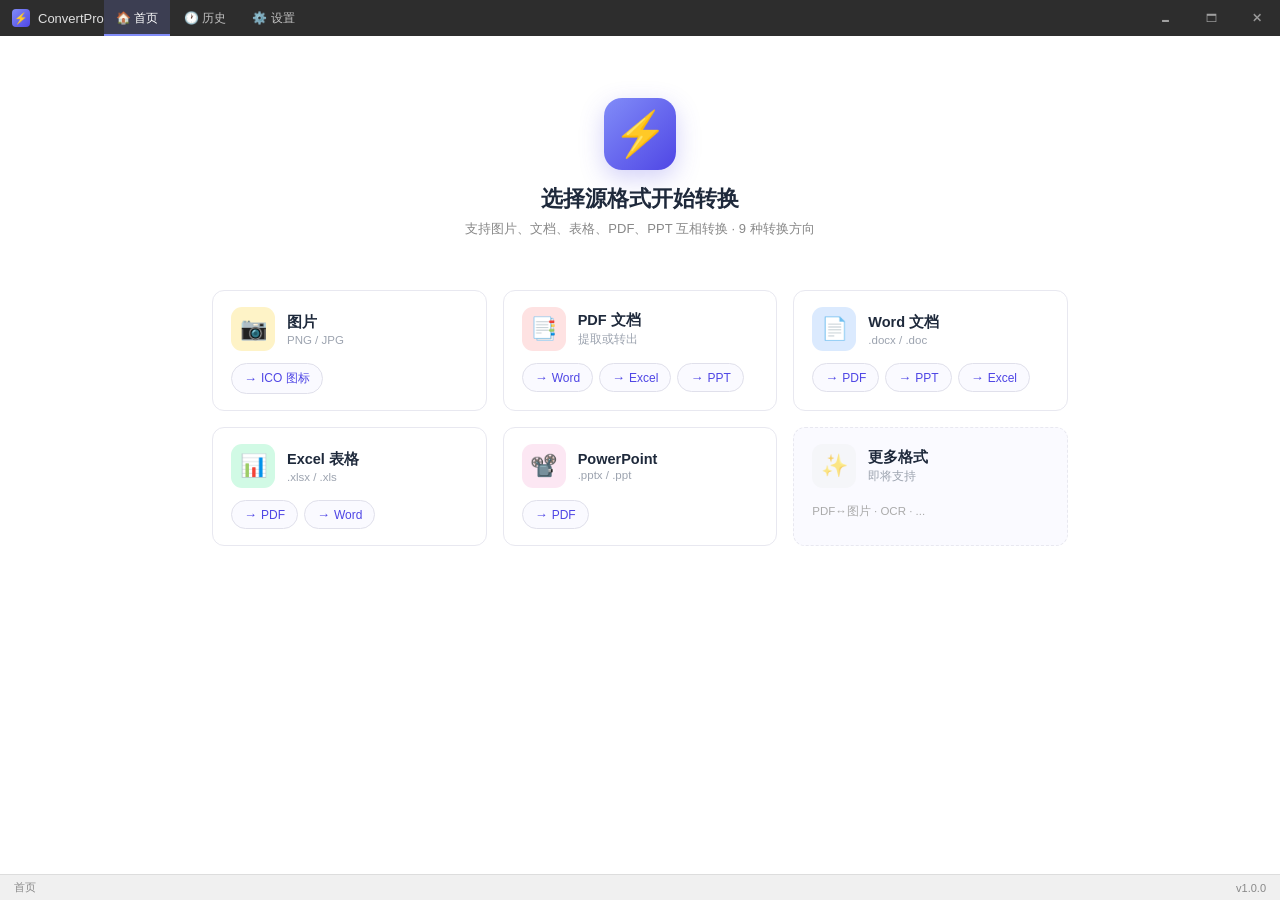
==== commit 056b0244: "重构流式向导布局 + 补全转换矩阵 + AI 文生图管线 布局: 移除左侧固定导航栏改为顶部水平导航(首页/历史/设置) + 首页源格式卡片网格 9 种转换方向一键直达  新增转换: PPT->PDF" ====
--- a/ConvertPro/wwwroot/index.html
+++ b/ConvertPro/wwwroot/index.html
@@ -4,517 +4,9 @@
     <meta charset="UTF-8">
     <meta name="viewport" content="width=device-width, initial-scale=1.0">
     <title>ConvertPro - WPF 桌面转换工具</title>
-    <style>
-        /* ===== 全局 ===== */
-        * { margin: 0; padding: 0; box-sizing: border-box; }
-        body {
-            font-family: 'Segoe UI', 'Microsoft YaHei', sans-serif;
-            background: #e8e8e8;
-            height: 100vh;
-            display: flex;
-            align-items: center;
-            justify-content: center;
-            color: #1e293b;
-            user-select: none;
-        }
-        .file-input { position: fixed; top: 0; left: 0; width: 1px; height: 1px; opacity: 0; z-index: -1; }
-        .drop-zone-label { display: block; width: 100%; height: 100%; cursor: pointer; text-align: center; }
-
-        /* ===== 窗口 ===== */
-        .wpf-window {
-            width: 1120px; height: 760px;
-            background: #fff;
-            border-radius: 10px;
-            box-shadow: 0 24px 80px rgba(0,0,0,.2);
-            display: flex; flex-direction: column;
-            overflow: hidden;
-            border: 1px solid rgba(0,0,0,.1);
-            transition: all .25s;
-        }
-        .wpf-window.maximized {
-            width: 100vw; height: 100vh; border-radius: 0;
-        }
-
-        /* ===== 标题栏 ===== */
-        .titlebar {
-            height: 36px; background: #2d2d2d;
-            display: flex; align-items: center; justify-content: space-between;
-            flex-shrink: 0;
-        }
-        .titlebar-left { display: flex; align-items: center; gap: 8px; padding-left: 12px; }
-        .titlebar-icon { width: 18px; height: 18px; background: linear-gradient(135deg,#818cf8,#4f46e5); border-radius: 4px; display: flex; align-items: center; justify-content: center; font-size: 11px; color: #fff; }
-        .titlebar-title { color: #e0e0e0; font-size: 13px; font-weight: 500; }
-        .titlebar-center { flex: 1; height: 100%; }
-        .titlebar-right { display: flex; height: 100%; }
-        .titlebar-btn {
-            width: 46px; height: 100%; border: none; background: none;
-            color: #a0a0a0; font-size: 11px; cursor: pointer;
-            display: flex; align-items: center; justify-content: center;
-            transition: all .12s;
-            font-family: 'Segoe MDL2 Assets', 'Segoe UI', sans-serif;
-        }
-        .titlebar-btn:hover { background: rgba(255,255,255,.1); color: #fff; }
-        .titlebar-btn.btn-close:hover { background: #e81123; color: #fff; }
-
-        /* ===== 主体 ===== */
-        .app-body { flex: 1; display: flex; overflow: hidden; }
-
-        /* ===== 侧边栏 ===== */
-        .sidebar {
-            width: 200px; background: #f5f5f5;
-            border-right: 1px solid #e0e0e0;
-            display: flex; flex-direction: column; flex-shrink: 0;
-        }
-        .sidebar-header {
-            padding: 14px 16px 12px; font-size: 12px; font-weight: 600;
-            color: #888; text-transform: uppercase; letter-spacing: .8px;
-            border-bottom: 1px solid #e0e0e0;
-        }
-        .sidebar-nav { flex: 1; overflow-y: auto; padding: 6px 8px; }
-        .sidebar-group-label {
-            font-size: 10.5px; font-weight: 600; color: #aaa;
-            padding: 10px 10px 4px; text-transform: uppercase; letter-spacing: .5px;
-        }
-        .nav-item {
-            display: flex; align-items: center; gap: 8px;
-            padding: 7px 10px; border-radius: 5px; cursor: pointer;
-            font-size: 12.5px; color: #444; border: none; background: none;
-            width: 100%; text-align: left; transition: all .1s; margin-bottom: 1px;
-        }
-        .nav-item:hover { background: #e8e8e8; }
-        .nav-item.active { background: #4f46e5; color: #fff; font-weight: 500; }
-        .nav-item.active:hover { background: #4338ca; }
-        .nav-item .badge {
-            margin-left: auto; background: rgba(255,255,255,.25); color: #fff;
-            font-size: 9px; padding: 1px 6px; border-radius: 8px; font-weight: 600;
-        }
-        .nav-item:not(.active) .badge { background: #4f46e5; color: #fff; }
-        .sidebar-footer {
-            padding: 6px 8px; border-top: 1px solid #e0e0e0;
-            display: flex; flex-direction: column; gap: 2px;
-        }
-        .sidebar-footer button {
-            width: 100%; padding: 7px 10px; border: none; background: none;
-            border-radius: 5px; cursor: pointer; font-size: 12.5px; color: #555;
-            display: flex; align-items: center; gap: 8px; transition: all .1s;
-        }
-        .sidebar-footer button:hover { background: #e8e8e8; color: #333; }
-
-        /* ===== 主内容区 ===== */
-        .main { flex: 1; display: flex; flex-direction: column; padding: 18px 24px; overflow-y: auto; background: #fff; min-width: 0; }
-        .page { display: none; flex-direction: column; height: 100%; }
-        .page.active { display: flex; }
-        .page-header { margin-bottom: 12px; flex-shrink: 0; }
-        .page-header h1 { font-size: 17px; font-weight: 700; margin-bottom: 2px; }
-        .page-header p { font-size: 12px; color: #888; }
-
-        /* ===== 转换卡片 ===== */
-        .convert-card { background: #fafafa; border: 1px solid #e8e8e8; border-radius: 8px; padding: 18px 22px; flex: 1; display: flex; flex-direction: column; min-height: 0; }
-
-        /* ===== 格式行 ===== */
-        .format-row {
-            display: flex; align-items: center; gap: 12px;
-            background: #fff; border: 1px solid #e8e8e8; border-radius: 6px;
-            padding: 10px 14px; margin-bottom: 12px; flex-shrink: 0;
-        }
-        .format-box { display: flex; flex-direction: column; align-items: center; gap: 1px; }
-        .format-box .ext { font-size: 14px; font-weight: 700; line-height: 1.2; }
-        .format-box .ext.pdf   { color: #dc2626; }
-        .format-box .ext.word  { color: #2563eb; }
-        .format-box .ext.ppt   { color: #db2777; }
-        .format-box .ext.excel { color: #16a34a; }
-        .format-box .ext.png   { color: #d97706; }
-        .format-box .ext.ico   { color: #4f46e5; }
-        .format-box .label { font-size: 9px; color: #aaa; }
-        .format-arrow { font-size: 15px; color: #bbb; }
-        .format-select { flex: 1; padding: 5px 9px; border: 1px solid #ddd; border-radius: 4px; font-size: 12px; color: #444; background: #fafafa; max-width: 180px; }
-
-        /* ===== 拖拽区 ===== */
-        .drop-zone {
-            border: 2px dashed #d0d0d0; border-radius: 8px;
-            padding: 24px 20px; text-align: center; cursor: pointer;
-            transition: all .2s; background: #fff; flex-shrink: 0;
-        }
-        .drop-zone:hover, .drop-zone.dragover { border-color: #4f46e5; background: #f8f7ff; }
-        .drop-zone .icon-big { font-size: 28px; color: #bbb; margin-bottom: 6px; }
-        .drop-zone p { font-size: 13px; color: #666; }
-        .drop-zone .highlight { color: #4f46e5; font-weight: 600; }
-        .drop-zone .hint { font-size: 11.5px; color: #aaa; margin-top: 4px; }
-        .drop-zone.invalid { border-color: #ef4444; background: #fef2f2; animation: shake .3s; }
-        @keyframes shake { 0%,100%{transform:translateX(0)} 25%{transform:translateX(-6px)} 75%{transform:translateX(6px)} }
-
-        /* ===== Toast 消息 ===== */
-        .toast-container {
-            position: fixed; top: 20px; right: 20px; z-index: 2000;
-            display: flex; flex-direction: column; gap: 8px;
-        }
-        .toast {
-            padding: 12px 20px; border-radius: 8px; color: #fff;
-            font-size: 13px; font-weight: 500; box-shadow: 0 4px 20px rgba(0,0,0,.15);
-            display: flex; align-items: center; gap: 10px;
-            animation: slideIn .25s ease-out; min-width: 260px;
-        }
-        .toast.error { background: #ef4444; }
-        .toast.warning { background: #f59e0b; }
-        .toast.success { background: #10b981; }
-        .toast.info { background: #3b82f6; }
-        @keyframes slideIn { from { transform: translateX(100%); opacity: 0; } to { transform: translateX(0); opacity: 1; } }
-
-        /* ===== 预览区 ===== */
-        .preview-area { display: none; margin-top: 12px; flex-shrink: 0; }
-        .preview-area.visible { display: block; }
-        .preview-card {
-            display: flex; align-items: center; gap: 12px;
-            background: #fff; border: 1px solid #e8e8e8; border-radius: 6px; padding: 10px 14px;
-        }
-        .preview-card .file-icon {
-            width: 38px; height: 38px; border-radius: 5px;
-            display: flex; align-items: center; justify-content: center;
-            font-size: 18px; flex-shrink: 0;
-        }
-        .preview-card .file-icon.pdf  { background: #fee2e2; color: #dc2626; }
-        .preview-card .file-icon.word { background: #dbeafe; color: #2563eb; }
-        .preview-card .file-icon.ppt  { background: #fce7f3; color: #db2777; }
-        .preview-card .file-icon.excel{ background: #dcfce7; color: #16a34a; }
-        .preview-card .file-icon.png  { background: #fef3c7; color: #d97706; }
-
-        .preview-info { flex: 1; min-width: 0; }
-        .preview-info .name { font-weight: 600; font-size: 12.5px; white-space: nowrap; overflow: hidden; text-overflow: ellipsis; }
-        .preview-info .meta { font-size: 11px; color: #999; margin-top: 2px; }
-        .preview-info .meta span { margin-right: 12px; }
-        .btn-remove { background: none; border: none; color: #bbb; font-size: 15px; cursor: pointer; padding: 3px 7px; border-radius: 4px; flex-shrink: 0; }
-        .btn-remove:hover { background: #fee2e2; color: #ef4444; }
-
-        /* ===== 文件列表 ===== */
-        .file-list { margin-top: 6px; }
-        .file-list-item {
-            display: flex; align-items: center; gap: 8px;
-            padding: 5px 10px; background: #fff; border: 1px solid #eee;
-            border-radius: 4px; margin-bottom: 3px; transition: all .15s;
-            position: relative;
-        }
-        .file-list-item:hover { border-color: #c7d2fe; background: #fafaff; }
-        .file-list-item .idx { font-size: 11px; color: #bbb; width: 18px; flex-shrink: 0; }
-        .file-list-item .name { flex: 1; font-size: 12px; color: #444; white-space: nowrap; overflow: hidden; text-overflow: ellipsis; }
-        .file-list-item .name .err { color: #ef4444; font-weight: 500; }
-        .file-list-item .status { font-size: 11px; color: #aaa; white-space: nowrap; flex-shrink: 0; }
-        .file-list-item .status.done { color: #059669; font-weight: 500; }
-        .file-list-item .status.error { color: #ef4444; font-weight: 500; }
-        .file-list-item .status.converting { color: #4f46e5; }
-
-        /* ===== 文件列表右键菜单 ===== */
-        .ctx-menu {
-            position: fixed; background: #fff; border: 1px solid #ddd;
-            border-radius: 6px; box-shadow: 0 6px 24px rgba(0,0,0,.13);
-            padding: 4px 0; z-index: 3000; min-width: 150px;
-            display: none;
-        }
-        .ctx-menu.visible { display: block; }
-        .ctx-menu-item {
-            padding: 7px 16px; font-size: 12.5px; color: #444;
-            cursor: pointer; display: flex; align-items: center; gap: 8px;
-            transition: background .1s;
-        }
-        .ctx-menu-item:hover { background: #f0f0f0; }
-        .ctx-menu-item.danger { color: #ef4444; }
-        .ctx-menu-sep { height: 1px; background: #eee; margin: 4px 8px; }
-
-        /* ===== 选项区 ===== */
-        .options-section {
-            margin-top: 10px; padding: 10px 14px;
-            background: #fff; border: 1px solid #e8e8e8; border-radius: 6px; flex-shrink: 0;
-        }
-        .options-section h3 { font-size: 11.5px; font-weight: 600; margin-bottom: 6px; color: #555; }
-        .size-options { display: flex; gap: 6px; flex-wrap: wrap; }
-        .size-chip {
-            display: flex; align-items: center; gap: 4px;
-            padding: 4px 10px; border: 1px solid #ddd; border-radius: 4px;
-            font-size: 12px; color: #555; background: #fafafa;
-            cursor: pointer; transition: all .1s; user-select: none;
-        }
-        .size-chip:hover { border-color: #a5b4fc; }
-        .size-chip.active { border-color: #4f46e5; background: #eef2ff; color: #4f46e5; font-weight: 600; }
-        .size-chip input { display: none; }
-
-        /* ===== ICO 预览 ===== */
-        .ico-preview-sizes { display: none; margin-top: 12px; gap: 12px; align-items: flex-end; flex-shrink: 0; }
-        .ico-preview-sizes.visible { display: flex; }
-        .ico-size-box { text-align: center; }
-        .ico-size-box .box {
-            background: #4f46e5; border: 1px solid #4338ca; border-radius: 4px;
-            margin: 0 auto 3px; display: flex; align-items: center; justify-content: center;
-            font-size: 8px; color: rgba(255,255,255,.7);
-        }
-        .ico-size-box .box.s16 { width: 40px; height: 40px; }
-        .ico-size-box .box.s32 { width: 52px; height: 52px; }
-        .ico-size-box .box.s48 { width: 64px; height: 64px; }
-        .ico-size-box .box.s64 { width: 40px; height: 40px; }
-        .ico-size-box .box.s256{ width: 40px; height: 40px; }
-        .ico-size-box .lbl { font-size: 10px; color: #999; }
-
-        /* ===== 文档预览面板 ===== */
-        .doc-preview { display: none; margin-top: 10px; flex-shrink: 0; }
-        .doc-preview.visible { display: block; }
-
-        .doc-preview-tabs {
-            display: flex; gap: 0; border-bottom: 1px solid #e0e0e0;
-            background: #f8f8f8; border-radius: 6px 6px 0 0; overflow: hidden;
-        }
-        .doc-preview-tabs .tab {
-            padding: 7px 18px; font-size: 12px; font-weight: 500; color: #888;
-            cursor: pointer; border: none; background: none;
-            transition: all .1s; border-bottom: 2px solid transparent;
-            margin-bottom: -1px;
-        }
-        .doc-preview-tabs .tab:hover { color: #555; background: #f0f0f0; }
-        .doc-preview-tabs .tab.active {
-            color: #4f46e5; border-bottom-color: #4f46e5; background: #fff;
-        }
-        .doc-preview-tabs .tab .count {
-            display: inline-block; margin-left: 4px; font-size: 10px;
-            background: #e8e8e8; color: #888; padding: 0 6px; border-radius: 8px;
-        }
-        .doc-preview-tabs .tab.active .count { background: #eef2ff; color: #4f46e5; }
-
-        .doc-preview-body {
-            background: #fff; border: 1px solid #e0e0e0; border-top: none;
-            border-radius: 0 0 6px 6px; padding: 14px 16px;
-            max-height: 260px; overflow-y: auto;
-        }
-
-        .doc-preview-body .preview-pane { display: none; }
-        .doc-preview-body .preview-pane.active { display: block; }
-
-        /* PDF 页面缩略图 */
-        .doc-page-thumb {
-            display: flex; gap: 10px; flex-wrap: wrap;
-        }
-        .doc-page-thumb .page {
-            width: 80px; text-align: center; cursor: pointer;
-            padding: 6px; border-radius: 4px; border: 1px solid transparent;
-            transition: all .1s;
-        }
-        .doc-page-thumb .page:hover { background: #f5f5f5; border-color: #ddd; }
-        .doc-page-thumb .page .thumb {
-            width: 80px; height: 100px; background: #f8f8f8;
-            border: 1px solid #e0e0e0; border-radius: 3px;
-            margin: 0 auto 4px; overflow: hidden;
-            display: flex; flex-direction: column; padding: 4px 5px;
-        }
-        .doc-page-thumb .page .thumb .line {
-            height: 4px; background: #ddd; border-radius: 2px; margin-bottom: 3px;
-        }
-        .doc-page-thumb .page .thumb .line.w8 { width: 80%; }
-        .doc-page-thumb .page .thumb .line.w6 { width: 60%; }
-        .doc-page-thumb .page .thumb .line.w10{ width: 90%; }
-        .doc-page-thumb .page .lbl { font-size: 10px; color: #999; }
-
-        /* 文本预览（Word/PDF 文本） */
-        .doc-text-preview { font-size: 12px; color: #444; line-height: 1.8; }
-        .doc-text-preview .h { font-weight: 600; font-size: 14px; color: #1e293b; margin-bottom: 4px; }
-        .doc-text-preview .h2 { font-weight: 600; color: #333; margin-top: 8px; }
-        .doc-text-preview .p { color: #666; margin-bottom: 2px; }
-
-        /* Excel 表格预览 */
-        .doc-table-preview { font-size: 11px; width: 100%; border-collapse: collapse; }
-        .doc-table-preview th {
-            background: #f0f0f0; color: #555; font-weight: 600;
-            padding: 5px 10px; border: 1px solid #ddd; text-align: left;
-        }
-        .doc-table-preview td {
-            padding: 4px 10px; border: 1px solid #eee; color: #555;
-        }
-        .doc-table-preview tr:nth-child(even) td { background: #fafafa; }
-
-        /* PPT 幻灯片预览 */
-        .doc-slide-preview {
-            display: flex; gap: 12px; flex-wrap: wrap;
-        }
-        .doc-slide-preview .slide {
-            width: 140px; text-align: center; cursor: pointer;
-            padding: 6px; border-radius: 4px; border: 1px solid transparent;
-        }
-        .doc-slide-preview .slide:hover { background: #f5f5f5; border-color: #ddd; }
-        .doc-slide-preview .slide .thumb {
-            width: 140px; height: 80px; background: linear-gradient(135deg, #f8f8f8, #fff);
-            border: 1px solid #e0e0e0; border-radius: 3px; margin: 0 auto 4px;
-            display: flex; align-items: center; justify-content: center;
-            font-size: 10px; color: #bbb; position: relative;
-        }
-        .doc-slide-preview .slide .thumb .num {
-            position: absolute; top: 3px; right: 5px;
-            font-size: 9px; color: #ccc;
-        }
-        .doc-slide-preview .slide .lbl { font-size: 10px; color: #999; }
-
-        .doc-preview-body::-webkit-scrollbar { width: 4px; }
-        .doc-preview-body::-webkit-scrollbar-thumb { background: #d0d0d0; border-radius: 2px; }
-
-        /* ===== 进度条 ===== */
-        .progress-bar { display: none; margin-top: 12px; flex-shrink: 0; }
-        .progress-bar.visible { display: block; }
-        .progress-track { height: 4px; background: #e8e8e8; border-radius: 4px; overflow: hidden; }
-        .progress-fill { height: 100%; width: 0%; background: linear-gradient(90deg,#4f46e5,#818cf8); border-radius: 4px; transition: width .3s; }
-        .progress-label { font-size: 11px; color: #888; margin-top: 4px; display: flex; justify-content: space-between; }
-
-        /* ===== 完成标识 & 后处理 ===== */
-        .done-section { display: none; margin-top: 12px; flex-shrink: 0; }
-        .done-section.visible { display: block; }
-        .done-badge { display: flex; align-items: center; gap: 6px; color: #059669; font-weight: 600; font-size: 13px; margin-bottom: 8px; }
-        .done-actions { display: flex; gap: 8px; flex-wrap: wrap; }
-        .done-actions .btn { padding: 6px 16px; font-size: 12px; }
-
-        /* ===== 操作栏 ===== */
-        .action-bar { margin-top: auto; display: flex; justify-content: flex-end; align-items: center; gap: 8px; padding-top: 12px; flex-shrink: 0; flex-wrap: wrap; }
-        .action-bar .left { flex: 1; display: flex; align-items: center; gap: 10px; flex-wrap: wrap; }
-
-        /* ===== 输出目录 ===== */
-        .output-dir-row {
-            display: flex; align-items: center; gap: 8px;
-            background: #fff; border: 1px solid #e8e8e8; border-radius: 6px;
-            padding: 8px 14px; margin-top: 10px; flex-shrink: 0;
-        }
-        .output-dir-row label { font-size: 11.5px; color: #888; white-space: nowrap; font-weight: 500; }
-        .output-dir-row .path {
-            flex: 1; font-size: 12px; color: #555; padding: 4px 8px;
-            border: 1px solid #eee; border-radius: 4px; background: #fafafa;
-            white-space: nowrap; overflow: hidden; text-overflow: ellipsis;
-        }
-        .output-dir-row .btn-browse { padding: 4px 12px; font-size: 11.5px; }
-
-        /* ===== 按钮 ===== */
-        .btn {
-            padding: 7px 20px; border-radius: 5px; font-size: 12.5px;
-            font-weight: 600; cursor: pointer; border: none; transition: all .1s;
-            white-space: nowrap;
-        }
-        .btn-primary { background: #4f46e5; color: #fff; }
-        .btn-primary:hover { background: #4338ca; }
-        .btn-primary:disabled { background: #c7d2fe; cursor: not-allowed; }
-        .btn-secondary { background: #f0f0f0; color: #555; border: 1px solid #ddd; }
-        .btn-secondary:hover { background: #e4e4e4; }
-        .btn-danger { background: #fee2e2; color: #dc2626; border: 1px solid #fecaca; }
-        .btn-danger:hover { background: #fecaca; }
-        .btn-success { background: #059669; color: #fff; }
-        .btn-success:hover { background: #047857; }
-        .btn-sm { padding: 4px 12px; font-size: 11px; }
-
-        /* ===== 单选/复选 ===== */
-        .radio-group { display: flex; gap: 12px; margin-top: 2px; flex-wrap: wrap; }
-        .radio-group label { display: flex; align-items: center; gap: 4px; font-size: 12px; color: #555; cursor: pointer; }
-        .radio-group input[type="radio"] { accent-color: #4f46e5; }
-        .opt-check { display: flex; align-items: center; gap: 5px; font-size: 12px; color: #555; cursor: pointer; }
-        .opt-check input[type="checkbox"] { accent-color: #4f46e5; }
-
-        /* ===== 状态栏 ===== */
-        .statusbar {
-            height: 26px; background: #f0f0f0; border-top: 1px solid #ddd;
-            display: flex; align-items: center; padding: 0 14px;
-            font-size: 11px; color: #888; flex-shrink: 0; gap: 14px;
-        }
-        .statusbar .status-hint { flex: 1; }
-
-        /* ===== 模态框 ===== */
-        .modal-overlay {
-            display: none; position: fixed; z-index: 1000;
-            top: 0; left: 0; right: 0; bottom: 0;
-            background: rgba(0,0,0,.45); align-items: center; justify-content: center;
-        }
-        .modal-overlay.visible { display: flex; }
-        .modal-box {
-            background: #fff; border-radius: 10px; width: 440px;
-            max-height: 540px; box-shadow: 0 20px 60px rgba(0,0,0,.25);
-            display: flex; flex-direction: column; overflow: hidden;
-        }
-        .modal-box.wide { width: 560px; }
-        .modal-header {
-            display: flex; align-items: center; justify-content: space-between;
-            padding: 14px 20px 10px; border-bottom: 1px solid #eee;
-        }
-        .modal-header h2 { font-size: 15px; font-weight: 700; color: #1e293b; }
-        .modal-close {
-            width: 28px; height: 28px; border: none; background: none;
-            font-size: 15px; color: #999; cursor: pointer; border-radius: 4px;
-            display: flex; align-items: center; justify-content: center;
-        }
-        .modal-close:hover { background: #f0f0f0; color: #333; }
-        .modal-body { padding: 18px 20px; overflow-y: auto; flex: 1; }
-        .modal-footer {
-            display: flex; justify-content: flex-end; gap: 8px;
-            padding: 12px 20px; border-top: 1px solid #eee;
-        }
-
-        /* ===== 关于对话框 ===== */
-        .about-logo { width: 50px; height: 50px; background: linear-gradient(135deg,#818cf8,#4f46e5); border-radius: 12px; display: flex; align-items: center; justify-content: center; font-size: 24px; color: #fff; margin: 0 auto 10px; }
-        .about-name { text-align: center; font-size: 17px; font-weight: 700; color: #1e293b; }
-        .about-version { text-align: center; font-size: 12px; color: #888; margin-bottom: 12px; }
-        .about-desc { font-size: 12.5px; color: #555; line-height: 1.6; margin-bottom: 12px; text-align: center; }
-        .about-section-title { font-size: 11px; font-weight: 600; color: #888; text-transform: uppercase; letter-spacing: .5px; margin-bottom: 6px; margin-top: 14px; padding-top: 10px; border-top: 1px solid #eee; }
-        .about-section-title:first-of-type { border-top: none; margin-top: 0; padding-top: 0; }
-        .about-feature { display: flex; align-items: center; gap: 6px; padding: 4px 0; font-size: 12.5px; color: #555; }
-        .about-feature .icon { width: 18px; text-align: center; }
-        .about-footer { margin-top: 12px; padding-top: 10px; border-top: 1px solid #eee; text-align: center; font-size: 10.5px; color: #bbb; }
-
-        /* ===== 设置页面 ===== */
-        .settings-group { margin-bottom: 16px; }
-        .settings-group h3 { font-size: 12px; font-weight: 600; color: #555; margin-bottom: 8px; padding-bottom: 4px; border-bottom: 1px solid #eee; }
-        .setting-row { display: flex; align-items: center; gap: 10px; padding: 6px 0; }
-        .setting-row label { font-size: 12.5px; color: #555; min-width: 120px; }
-        .setting-row .val { flex: 1; }
-        .setting-row select, .setting-row input[type="text"] { padding: 5px 9px; border: 1px solid #ddd; border-radius: 4px; font-size: 12px; color: #444; background: #fafafa; width: 100%; max-width: 260px; }
-        .setting-row .hint { font-size: 11px; color: #aaa; }
-
-        /* ===== 历史记录 ===== */
-        .history-empty { text-align: center; padding: 40px 20px; color: #bbb; font-size: 13px; }
-        .history-table { width: 100%; border-collapse: collapse; font-size: 12px; }
-        .history-table th { text-align: left; padding: 8px 10px; font-weight: 600; color: #888; border-bottom: 2px solid #eee; font-size: 11px; text-transform: uppercase; }
-        .history-table td { padding: 7px 10px; border-bottom: 1px solid #f0f0f0; color: #555; }
-        .history-table tr:hover td { background: #fafaff; }
-        .history-table .status-tag { display: inline-block; padding: 1px 8px; border-radius: 10px; font-size: 10px; font-weight: 600; }
-        .status-tag.success { background: #d1fae5; color: #059669; }
-        .status-tag.error { background: #fee2e2; color: #ef4444; }
-        .status-tag.skipped { background: #fef3c7; color: #d97706; }
-
-        /* ===== 冲突对话框 ===== */
-        .conflict-info { font-size: 13px; color: #555; line-height: 1.6; margin-bottom: 14px; }
-        .conflict-actions { display: flex; flex-direction: column; gap: 6px; }
-        .conflict-actions button { padding: 8px 16px; border: 1px solid #ddd; border-radius: 6px; background: #fafafa; cursor: pointer; font-size: 13px; color: #444; text-align: left; display: flex; align-items: center; gap: 8px; transition: all .1s; }
-        .conflict-actions button:hover { background: #eef2ff; border-color: #4f46e5; }
-        .conflict-actions button .hl { font-weight: 600; color: #4f46e5; }
-
-        /* ===== 快捷键提示浮层 ===== */
-        .shortcuts-hint {
-            position: fixed; bottom: 50px; left: 50%; transform: translateX(-50%);
-            background: rgba(0,0,0,.8); color: #e0e0e0; padding: 14px 24px;
-            border-radius: 8px; font-size: 12px; z-index: 5000;
-            display: none; line-height: 1.8;
-        }
-        .shortcuts-hint.visible { display: block; }
-        .shortcuts-hint kbd {
-            background: rgba(255,255,255,.12); padding: 1px 7px;
-            border-radius: 3px; font-size: 11px; font-family: inherit;
-        }
-
-        /* ===== 滚动条 ===== */
-        .main::-webkit-scrollbar, .sidebar-nav::-webkit-scrollbar, .modal-body::-webkit-scrollbar { width: 5px; }
-        .main::-webkit-scrollbar-track, .sidebar-nav::-webkit-scrollbar-track, .modal-body::-webkit-scrollbar-track { background: transparent; }
-        .main::-webkit-scrollbar-thumb, .sidebar-nav::-webkit-scrollbar-thumb, .modal-body::-webkit-scrollbar-thumb { background: #d0d0d0; border-radius: 3px; }
-        .main::-webkit-scrollbar-thumb:hover { background: #bbb; }
-
-        /* ===== Confirm 对话框 ===== */
-        .confirm-text { font-size: 13px; color: #555; line-height: 1.6; }
-        .confirm-text .warn { color: #ef4444; font-weight: 500; }
-
-        /* ===== WebView2 伪装原生 ===== */
-        /* 隐藏系统滚动条但保留滚动功能 */
-        * { scrollbar-width: none !important; }
-        *::-webkit-scrollbar { width: 0 !important; height: 0 !important; }
-        *::-webkit-scrollbar-track { background: transparent !important; }
-        *::-webkit-scrollbar-thumb { background: transparent !important; }
-        /* 全局禁用文本选择（input/textarea 除外） */
-        * { user-select: none; }
-        input, textarea, [contenteditable] { user-select: text; }
-    </style>
+    
+    <link rel="stylesheet" href="css/styles.css">
+
 </head>
 <body>
 
@@ -580,7 +72,13 @@
             <div class="titlebar-icon">⚡</div>
             <span class="titlebar-title">ConvertPro</span>
         </div>
-        <div class="titlebar-center"></div>
+        <div class="titlebar-center">
+            <nav class="titlebar-nav">
+                <button class="titlebar-nav-btn active" data-nav="home" title="返回首页">🏠 首页</button>
+                <button class="titlebar-nav-btn" data-nav="history" title="转换历史">🕐 历史</button>
+                <button class="titlebar-nav-btn" data-nav="settings" title="设置">⚙️ 设置</button>
+            </nav>
+        </div>
         <div class="titlebar-right">
             <button class="titlebar-btn" id="btnMinimize" title="最小化">🗕</button>
             <button class="titlebar-btn" id="btnMaximize" title="最大化">🗖</button>
@@ -590,8 +88,8 @@
 
     <!-- 主体 -->
     <div class="app-body">
-        <!-- 侧边栏 -->
-        <aside class="sidebar">
+        <!-- 侧边栏（隐藏，保留 DOM 避免破坏现有 JS 引用） -->
+        <aside class="sidebar" style="display:none;">
             <div class="sidebar-header">⚡ ConvertPro</div>
             <div class="sidebar-nav">
                 <button class="nav-item active" data-page="png2ico">📐 PNG → ICO <span class="badge">推荐</span></button>
@@ -613,8 +111,101 @@
         <!-- 主内容 -->
         <main class="main">
 
+            <!-- ====== 首页（流式向导） ====== -->
+            <div class="page active" id="page-home">
+                <div class="home-hero">
+                    <div class="home-hero-icon">⚡</div>
+                    <h1>选择源格式开始转换</h1>
+                    <p>支持图片、文档、表格、PDF、PPT 互相转换 · 9 种转换方向</p>
+                </div>
+                <div class="home-grid">
+                    <div class="source-card" data-source="image">
+                        <div class="src-head">
+                            <div class="src-icon">📷</div>
+                            <div class="src-meta">
+                                <div class="src-name">图片</div>
+                                <div class="src-desc">PNG / JPG</div>
+                            </div>
+                        </div>
+                        <div class="src-targets">
+                            <button class="target-chip" data-page="png2ico"><span class="arrow">→</span> ICO 图标</button>
+                        </div>
+                    </div>
+
+                    <div class="source-card" data-source="pdf">
+                        <div class="src-head">
+                            <div class="src-icon">📑</div>
+                            <div class="src-meta">
+                                <div class="src-name">PDF 文档</div>
+                                <div class="src-desc">提取或转出</div>
+                            </div>
+                        </div>
+                        <div class="src-targets">
+                            <button class="target-chip" data-page="pdf2word"><span class="arrow">→</span> Word</button>
+                            <button class="target-chip" data-page="pdf2excel"><span class="arrow">→</span> Excel</button>
+                            <button class="target-chip" data-page="pdf2ppt"><span class="arrow">→</span> PPT</button>
+                        </div>
+                    </div>
+
+                    <div class="source-card" data-source="word">
+                        <div class="src-head">
+                            <div class="src-icon">📄</div>
+                            <div class="src-meta">
+                                <div class="src-name">Word 文档</div>
+                                <div class="src-desc">.docx / .doc</div>
+                            </div>
+                        </div>
+                        <div class="src-targets">
+                            <button class="target-chip" data-page="word2pdf"><span class="arrow">→</span> PDF</button>
+                            <button class="target-chip" data-page="word2ppt"><span class="arrow">→</span> PPT</button>
+                            <button class="target-chip" data-page="word2excel"><span class="arrow">→</span> Excel</button>
+                        </div>
+                    </div>
+
+                    <div class="source-card" data-source="excel">
+                        <div class="src-head">
+                            <div class="src-icon">📊</div>
+                            <div class="src-meta">
+                                <div class="src-name">Excel 表格</div>
+                                <div class="src-desc">.xlsx / .xls</div>
+                            </div>
+                        </div>
+                        <div class="src-targets">
+                            <button class="target-chip" data-page="excel2pdf"><span class="arrow">→</span> PDF</button>
+                            <button class="target-chip" data-page="excel2word"><span class="arrow">→</span> Word</button>
+                        </div>
+                    </div>
+
+                    <div class="source-card" data-source="ppt">
+                        <div class="src-head">
+                            <div class="src-icon">📽️</div>
+                            <div class="src-meta">
+                                <div class="src-name">PowerPoint</div>
+                                <div class="src-desc">.pptx / .ppt</div>
+                            </div>
+                        </div>
+                        <div class="src-targets">
+                            <button class="target-chip" data-page="ppt2pdf"><span class="arrow">→</span> PDF</button>
+                        </div>
+                    </div>
+
+                    <div class="source-card source-card-empty" data-source="more">
+                        <div class="src-head">
+                            <div class="src-icon">✨</div>
+                            <div class="src-meta">
+                                <div class="src-name">更多格式</div>
+                                <div class="src-desc">即将支持</div>
+                            </div>
+                        </div>
+                        <div class="src-targets">
+                            <span class="hint">PDF↔图片 · OCR · ...</span>
+                        </div>
+                    </div>
+                </div>
+            </div>
+
             <!-- ====== PNG → ICO ====== -->
-            <div class="page active" id="page-png2ico">
+            <div class="page" id="page-png2ico">
                 <div class="page-header"><h1>📐 PNG → ICO</h1><p>将 PNG 转换为 Windows 图标，自动嵌入多尺寸</p></div>
                 <div class="convert-card">
                     <div class="format-row">
@@ -953,6 +544,186 @@
                 </div>
             </div>
 
+            <!-- ====== PPT → PDF ====== -->
+            <div class="page" id="page-ppt2pdf">
+                <div class="page-header"><h1>📽️ PPT → PDF</h1><p>将 PowerPoint 演示文稿转换为 PDF</p></div>
+                <div class="convert-card">
+                    <div class="format-row">
+                        <div class="format-box"><span class="ext ppt">PPTX</span><span class="label">源格式</span></div>
+                        <span class="format-arrow">→</span>
+                        <div class="format-box"><span class="ext pdf">PDF</span><span class="label">目标格式</span></div>
+                        <span style="flex:1;font-size:11.5px;color:#aaa;text-align:right;">支持 .pptx / .ppt</span>
+                    </div>
+                    <div class="drop-zone" data-page="ppt2pdf">
+                        <div class="icon-big">📂</div>
+                        <p>将 PowerPoint 文件拖拽到此处，或 <span class="highlight">点击选择文件</span></p>
+                        <p class="hint">支持 .pptx / .ppt 格式</p>
+                    </div>
+                    <input type="file" class="file-input" accept=".pptx,.ppt" multiple data-page="ppt2pdf">
+                    <div class="preview-area" data-page="ppt2pdf">
+                        <div class="preview-card"><div class="file-icon ppt">📽️</div><div class="preview-info"><div class="name">presentation.pptx</div><div class="meta"><span>大小: --</span></div></div><button class="btn-remove" data-page="ppt2pdf">✕</button></div>
+                        <div class="file-list" data-page="ppt2pdf"></div>
+                        <div class="progress-bar" data-page="ppt2pdf"><div class="progress-track"><div class="progress-fill"></div></div><div class="progress-label"><span>准备转换...</span><span>0%</span></div></div>
+                        <div class="done-section" data-page="ppt2pdf">
+                            <div class="done-badge">✅ 转换完成</div>
+                            <div class="output-files" style="margin:6px 0 10px;font-size:12px;color:#555;background:#f8f8f8;border-radius:5px;padding:8px 12px;"></div>
+                            <div class="done-actions">
+                                <button class="btn btn-success btn-sm btn-open-folder">📂 打开输出文件夹</button>
+                                <button class="btn btn-secondary btn-sm btn-reconvert">🔄 重新转换</button>
+                            </div>
+                        </div>
+                    </div>
+                    <div class="output-dir-row">
+                        <label>📁 输出目录</label>
+                        <span class="path" id="outputPath-ppt2pdf">C:\Users\Desktop\ConvertPro_Output</span>
+                        <button class="btn btn-secondary btn-sm btn-browse" data-page="ppt2pdf">浏览...</button>
+                    </div>
+                    <div class="action-bar">
+                        <span class="left">
+                            <span style="font-size:12px;color:#aaa;" class="status-text">拖入 PowerPoint 文件开始转换</span>
+                            <button class="btn btn-secondary btn-sm btn-cancel" data-page="ppt2pdf" style="display:none">取消</button>
+                        </span>
+                        <button class="btn btn-secondary btn-sm btn-clear" data-page="ppt2pdf" style="display:none">清空</button>
+                        <button class="btn btn-primary btn-convert" data-page="ppt2pdf" disabled>开始转换</button>
+                    </div>
+                </div>
+            </div>
+
+            <!-- ====== Word → PPT ====== -->
+            <div class="page" id="page-word2ppt">
+                <div class="page-header"><h1>📄 Word → PPT</h1><p>AI 分析 Word 文档并生成精美 PPT</p></div>
+                <div class="convert-card">
+                    <div class="format-row">
+                        <div class="format-box"><span class="ext word">DOCX</span><span class="label">源格式</span></div>
+                        <span class="format-arrow">→</span>
+                        <div class="format-box"><span class="ext ppt">PPTX</span><span class="label">目标格式</span></div>
+                        <span class="ai-badge ai-badge-pending" id="word2pptAiStatus">读取中…</span>
+                    </div>
+                    <div class="drop-zone" data-page="word2ppt">
+                        <div class="icon-big">📂</div>
+                        <p>将 Word 文件拖拽到此处，或 <span class="highlight">点击选择文件</span></p>
+                        <p class="hint">支持 .docx / .doc 格式 · AI 生成结构化大纲</p>
+                    </div>
+                    <input type="file" class="file-input" accept=".docx,.doc" multiple data-page="word2ppt">
+                    <div class="preview-area" data-page="word2ppt">
+                        <div class="preview-card"><div class="file-icon word">📄</div><div class="preview-info"><div class="name">document.docx</div><div class="meta"><span>大小: --</span></div></div><button class="btn-remove" data-page="word2ppt">✕</button></div>
+                        <div class="file-list" data-page="word2ppt"></div>
+                        <div class="progress-bar" data-page="word2ppt"><div class="progress-track"><div class="progress-fill"></div></div><div class="progress-label"><span>准备转换...</span><span>0%</span></div></div>
+                        <div class="done-section" data-page="word2ppt">
+                            <div class="done-badge">✅ 转换完成</div>
+                            <div class="output-files" style="margin:6px 0 10px;font-size:12px;color:#555;background:#f8f8f8;border-radius:5px;padding:8px 12px;"></div>
+                            <div class="done-actions">
+                                <button class="btn btn-success btn-sm btn-open-folder">📂 打开输出文件夹</button>
+                                <button class="btn btn-secondary btn-sm btn-reconvert">🔄 重新转换</button>
+                            </div>
+                        </div>
+                    </div>
+                    <div class="output-dir-row">
+                        <label>📁 输出目录</label>
+                        <span class="path" id="outputPath-word2ppt">C:\Users\Desktop\ConvertPro_Output</span>
+                        <button class="btn btn-secondary btn-sm btn-browse" data-page="word2ppt">浏览...</button>
+                    </div>
+                    <div class="action-bar">
+                        <span class="left">
+                            <span style="font-size:12px;color:#aaa;" class="status-text">拖入 Word 文件开始转换</span>
+                            <button class="btn btn-secondary btn-sm btn-cancel" data-page="word2ppt" style="display:none">取消</button>
+                        </span>
+                        <button class="btn btn-secondary btn-sm btn-clear" data-page="word2ppt" style="display:none">清空</button>
+                        <button class="btn btn-primary btn-convert" data-page="word2ppt" disabled>开始转换</button>
+                    </div>
+                </div>
+            </div>
+
+            <!-- ====== Excel → Word ====== -->
+            <div class="page" id="page-excel2word">
+                <div class="page-header"><h1>📊 Excel → Word</h1><p>将 Excel 工作表转换为 Word 文档表格</p></div>
+                <div class="convert-card">
+                    <div class="format-row">
+                        <div class="format-box"><span class="ext excel">XLSX</span><span class="label">源格式</span></div>
+                        <span class="format-arrow">→</span>
+                        <div class="format-box"><span class="ext word">DOCX</span><span class="label">目标格式</span></div>
+                        <span style="flex:1;font-size:11.5px;color:#aaa;text-align:right;">每个工作表 → 一级标题 + 表格</span>
+                    </div>
+                    <div class="drop-zone" data-page="excel2word">
+                        <div class="icon-big">📂</div>
+                        <p>将 Excel 文件拖拽到此处，或 <span class="highlight">点击选择文件</span></p>
+                        <p class="hint">支持 .xlsx / .xls 格式</p>
+                    </div>
+                    <input type="file" class="file-input" accept=".xlsx,.xls" multiple data-page="excel2word">
+                    <div class="preview-area" data-page="excel2word">
+                        <div class="preview-card"><div class="file-icon excel">📊</div><div class="preview-info"><div class="name">spreadsheet.xlsx</div><div class="meta"><span>大小: --</span></div></div><button class="btn-remove" data-page="excel2word">✕</button></div>
+                        <div class="file-list" data-page="excel2word"></div>
+                        <div class="progress-bar" data-page="excel2word"><div class="progress-track"><div class="progress-fill"></div></div><div class="progress-label"><span>准备转换...</span><span>0%</span></div></div>
+                        <div class="done-section" data-page="excel2word">
+                            <div class="done-badge">✅ 转换完成</div>
+                            <div class="output-files" style="margin:6px 0 10px;font-size:12px;color:#555;background:#f8f8f8;border-radius:5px;padding:8px 12px;"></div>
+                            <div class="done-actions">
+                                <button class="btn btn-success btn-sm btn-open-folder">📂 打开输出文件夹</button>
+                                <button class="btn btn-secondary btn-sm btn-reconvert">🔄 重新转换</button>
+                            </div>
+                        </div>
+                    </div>
+                    <div class="output-dir-row">
+                        <label>📁 输出目录</label>
+                        <span class="path" id="outputPath-excel2word">C:\Users\Desktop\ConvertPro_Output</span>
+                        <button class="btn btn-secondary btn-sm btn-browse" data-page="excel2word">浏览...</button>
+                    </div>
+                    <div class="action-bar">
+                        <span class="left">
+                            <span style="font-size:12px;color:#aaa;" class="status-text">拖入 Excel 文件开始转换</span>
+                            <button class="btn btn-secondary btn-sm btn-cancel" data-page="excel2word" style="display:none">取消</button>
+                        </span>
+                        <button class="btn btn-secondary btn-sm btn-clear" data-page="excel2word" style="display:none">清空</button>
+                        <button class="btn btn-primary btn-convert" data-page="excel2word" disabled>开始转换</button>
+                    </div>
+                </div>
+            </div>
+
+            <!-- ====== Word → Excel ====== -->
+            <div class="page" id="page-word2excel">
+                <div class="page-header"><h1>📄 Word → Excel</h1><p>提取 Word 文档中的所有表格到 Excel 工作簿</p></div>
+                <div class="convert-card">
+                    <div class="format-row">
+                        <div class="format-box"><span class="ext word">DOCX</span><span class="label">源格式</span></div>
+                        <span class="format-arrow">→</span>
+                        <div class="format-box"><span class="ext excel">XLSX</span><span class="label">目标格式</span></div>
+                        <span style="flex:1;font-size:11.5px;color:#aaa;text-align:right;">每个 Word 表格 → 一个工作表</span>
+                    </div>
+                    <div class="drop-zone" data-page="word2excel">
+                        <div class="icon-big">📂</div>
+                        <p>将 Word 文件拖拽到此处，或 <span class="highlight">点击选择文件</span></p>
+                        <p class="hint">支持 .docx / .doc 格式</p>
+                    </div>
+                    <input type="file" class="file-input" accept=".docx,.doc" multiple data-page="word2excel">
+                    <div class="preview-area" data-page="word2excel">
+                        <div class="preview-card"><div class="file-icon word">📄</div><div class="preview-info"><div class="name">document.docx</div><div class="meta"><span>大小: --</span></div></div><button class="btn-remove" data-page="word2excel">✕</button></div>
+                        <div class="file-list" data-page="word2excel"></div>
+                        <div class="progress-bar" data-page="word2excel"><div class="progress-track"><div class="progress-fill"></div></div><div class="progress-label"><span>准备转换...</span><span>0%</span></div></div>
+                        <div class="done-section" data-page="word2excel">
+                            <div class="done-badge">✅ 转换完成</div>
+                            <div class="output-files" style="margin:6px 0 10px;font-size:12px;color:#555;background:#f8f8f8;border-radius:5px;padding:8px 12px;"></div>
+                            <div class="done-actions">
+                                <button class="btn btn-success btn-sm btn-open-folder">📂 打开输出文件夹</button>
+                                <button class="btn btn-secondary btn-sm btn-reconvert">🔄 重新转换</button>
+                            </div>
+                        </div>
+                    </div>
+                    <div class="output-dir-row">
+                        <label>📁 输出目录</label>
+                        <span class="path" id="outputPath-word2excel">C:\Users\Desktop\ConvertPro_Output</span>
+                        <button class="btn btn-secondary btn-sm btn-browse" data-page="word2excel">浏览...</button>
+                    </div>
+                    <div class="action-bar">
+                        <span class="left">
+                            <span style="font-size:12px;color:#aaa;" class="status-text">拖入 Word 文件开始转换</span>
+                            <button class="btn btn-secondary btn-sm btn-cancel" data-page="word2excel" style="display:none">取消</button>
+                        </span>
+                        <button class="btn btn-secondary btn-sm btn-clear" data-page="word2excel" style="display:none">清空</button>
+                        <button class="btn btn-primary btn-convert" data-page="word2excel" disabled>开始转换</button>
+                    </div>
+                </div>
+            </div>
+
             <!-- ====== PDF → PPT ====== -->
             <div class="page" id="page-pdf2ppt">
                 <div class="page-header"><h1>📽️ PDF → PPT</h1><p>将 PDF 每页转为 PowerPoint 幻灯片</p></div>
@@ -988,8 +759,21 @@
                             </div>
                         </div>
                         <div class="options-section">
-                            <h3>输出选项</h3>
-                            <label class="opt-check"><input type="checkbox" checked> 保留原始排版和图片</label>
+                            <h3>🎨 PPT 模板（34 套 · 可搜索）</h3>
+                            <div class="tpl-toolbar">
+                                <input type="text" id="tplSearch" class="tpl-search" placeholder="搜索风格，如 商务、中国风、答辩、浅色…" autocomplete="off">
+                                <span class="tpl-count" id="tplCount"></span>
+                            </div>
+                            <div class="tpl-categories" id="tplCategories"><!-- JS 渲染分类筛选 --></div>
+                            <div class="tpl-grid-scroll">
+                                <div class="tpl-grid" id="tplGrid-pdf2ppt"><!-- JS 渲染 --></div>
+                            </div>
+                            <h3 style="margin-top:14px;">🤖 AI 引擎</h3>
+                            <div class="ai-engine-row">
+                                <span id="pdf2pptAiStatus" class="ai-badge ai-badge-pending">读取中…</span>
+                                <span class="hint">由 AI 分析 PDF 内容并生成结构化幻灯片，可在「设置」中切换提供商或填写 Key。</span>
+                            </div>
+                            <p class="hint" style="margin-top:6px;">⏱ AI 生成通常每个文件需要 1–3 分钟，转换过程中请勿关闭窗口。</p>
                         </div>
                         <div class="progress-bar" data-page="pdf2ppt"><div class="progress-track"><div class="progress-fill"></div></div><div class="progress-label"><span>准备转换...</span><span>0%</span></div></div>
                         <div class="done-section" data-page="pdf2ppt">
@@ -1102,6 +886,88 @@
                             <div class="val">
                                 <label class="opt-check"><input type="checkbox" id="setting-shortcuts" checked> 启用键盘快捷键</label>
                                 <span class="hint" style="display:block;margin-top:4px;">按 <kbd style="background:#eee;padding:0 5px;border-radius:3px;font-size:11px;">?</kbd> 查看所有快捷键</span>
+                            </div>
+                        </div>
+                    </div>
+                    <div class="settings-group">
+                        <h3>🤖 AI 提供商</h3>
+                        <div class="setting-row">
+                            <label>状态</label>
+                            <div class="val">
+                                <span id="aiStatusBadge" class="ai-badge ai-badge-pending">读取中…</span>
+                            </div>
+                        </div>
+                        <div class="setting-row">
+                            <label>当前提供商</label>
+                            <div class="val">
+                                <select id="setting-ai-provider"></select>
+                            </div>
+                        </div>
+                        <div class="setting-row">
+                            <label>模型</label>
+                            <div class="val">
+                                <select id="setting-ai-model"></select>
+                            </div>
+                        </div>
+                        <div class="setting-row">
+                            <label>API Key</label>
+                            <div class="val" style="display:flex;gap:6px;">
+                                <input type="password" id="setting-ai-key" placeholder="sk-..." style="flex:1;max-width:none;" autocomplete="off">
+                                <button class="btn btn-secondary btn-sm" id="aiSaveKey">保存</button>
+                            </div>
+                        </div>
+                        <div class="setting-row">
+                            <label></label>
+                            <div class="val" style="display:flex;gap:6px;align-items:center;">
+                                <button class="btn btn-secondary btn-sm" id="aiTestBtn">测试连接</button>
+                                <span id="aiTestResult" class="hint"></span>
+                            </div>
+                        </div>
+                        <div class="setting-row">
+                            <label></label>
+                            <div class="val">
+                                <span class="hint">Key 持久化在本地（不会上传）。也可设置环境变量 <code style="background:#eee;padding:0 4px;border-radius:3px;">API_KEY</code>，默认作用于 DeepSeek。</span>
+                            </div>
+                        </div>
+                    </div>
+                    <div class="settings-group">
+                        <h3>🎨 文生图模型 <span class="hint" style="font-size:11px;font-weight:normal;">（PDF→PPT 自动配图）</span></h3>
+                        <div class="setting-row">
+                            <label>状态</label>
+                            <div class="val">
+                                <span id="imgStatusBadge" class="ai-badge ai-badge-pending">读取中…</span>
+                            </div>
+                        </div>
+                        <div class="setting-row">
+                            <label>当前提供商</label>
+                            <div class="val">
+                                <select id="setting-img-provider"></select>
+                            </div>
+                        </div>
+                        <div class="setting-row">
+                            <label>模型</label>
+                            <div class="val">
+                                <select id="setting-img-model"></select>
+                            </div>
+                        </div>
+                        <div class="setting-row">
+                            <label>API Key</label>
+                            <div class="val" style="display:flex;gap:6px;">
+                                <input type="password" id="setting-img-key" placeholder="sk-..." style="flex:1;max-width:none;" autocomplete="off">
+                                <button class="btn btn-secondary btn-sm" id="imgSaveKey">保存</button>
+                            </div>
+                        </div>
+                        <div class="setting-row">
+                            <label></label>
+                            <div class="val" style="display:flex;gap:6px;align-items:center;">
+                                <button class="btn btn-secondary btn-sm" id="imgTestBtn">测试生成</button>
+                                <span id="imgTestResult" class="hint"></span>
+                            </div>
+                        </div>
+                        <div class="setting-row">
+                            <label></label>
+                            <div class="val">
+                                <span class="hint">配置文生图后，AI 生成 PPT 时会按布局（封面/分隔页/左图/上图）自动配图。Key 与聊天 AI 分开存储。</span>
                             </div>
                         </div>
                     </div>
@@ -1152,1533 +1018,7 @@
     </div>
 </div>
 
-<script>
-(function(){
-'use strict';
-
-/* ============================================================
-   状态管理
-   ============================================================ */
-const state = {};
-function getState(pageId) {
-    if (!state[pageId]) state[pageId] = { files: [], isConverting: false, cancelled: false };
-    return state[pageId];
-}
-
-/* ============================================================
-   Toast 通知
-   ============================================================ */
-function showToast(msg, type='info') {
-    const c = document.getElementById('toastContainer');
-    const t = document.createElement('div');
-    t.className = 'toast ' + type;
-    const icons = { error:'❌', warning:'⚠️', success:'✅', info:'ℹ️' };
-    t.innerHTML = (icons[type]||'ℹ️') + ' ' + msg;
-    c.appendChild(t);
-    setTimeout(() => { t.style.opacity='0'; t.style.transition='opacity .3s'; setTimeout(()=>t.remove(),300); }, 3500);
-}
-
-/* ============================================================
-   导航
-   ============================================================ */
-const navBtns = document.querySelectorAll('.nav-item');
-const pages = document.querySelectorAll('.page');
-const statusHint = document.getElementById('statusHint');
-
-navBtns.forEach(btn => {
-    btn.addEventListener('click', function() {
-        navBtns.forEach(n => n.classList.remove('active'));
-        this.classList.add('active');
-        pages.forEach(p => p.classList.remove('active'));
-        const target = document.getElementById('page-' + this.dataset.page);
-        if (target) target.classList.add('active');
-        statusHint.textContent = this.textContent.trim().replace('推荐','').trim();
-    });
-});
-
-/* ============================================================
-   窗口控制（WebView2 → C# 通信）
-   ============================================================ */
-// ⚠️ 不使用 -webkit-app-region（WebView2 中不可靠），改用 Win32 联动
-document.getElementById('btnMinimize').addEventListener('click', () => {
-    window.postAction('window_minimize');
-});
-document.getElementById('btnMaximize').addEventListener('click', () => {
-    window.postAction('window_maximize');
-});
-document.getElementById('btnClose').addEventListener('click', () => {
-    window.postAction('window_close');
-});
-
-// 标题栏 mousedown → 窗口拖拽（Win32 联动）
-document.querySelector('.titlebar').addEventListener('mousedown', function(e) {
-    if (e.target.closest('.titlebar-btn')) return;
-    window.postAction('window_drag');
-});
-
-// 标题栏双击 → 最大化/还原
-document.querySelector('.titlebar').addEventListener('dblclick', function(e) {
-    if (e.target.closest('.titlebar-btn')) return;
-    window.postAction('window_maximize');
-});
-
-/* ============================================================
-   关于对话框
-   ============================================================ */
-const aboutModal = document.getElementById('aboutModal');
-document.getElementById('btnOpenAbout').addEventListener('click', () => aboutModal.classList.add('visible'));
-document.getElementById('aboutClose').addEventListener('click', () => aboutModal.classList.remove('visible'));
-aboutModal.addEventListener('click', e => { if(e.target===aboutModal) aboutModal.classList.remove('visible'); });
-
-/* ============================================================
-   拖拽 & 文件选择
-   ============================================================ */
-document.querySelectorAll('.drop-zone').forEach(zone => {
-    const pageId = zone.dataset.page;
-    // ⚠️ 不再使用浏览器 file input — 改为调用 C# OpenFileDialog
-    zone.addEventListener('click', function() {
-        window.postAction('open_file', { type: pageId });
-    });
-    zone.addEventListener('dragover', e => { e.preventDefault(); zone.classList.add('dragover'); });
-    zone.addEventListener('dragleave', () => zone.classList.remove('dragover'));
-    zone.addEventListener('drop', function(e) {
-        e.preventDefault(); zone.classList.remove('dragover');
-        if (e.dataTransfer.files && e.dataTransfer.files.length) {
-            validateAndLoad(pageId, e.dataTransfer.files);
-        }
-    });
-});
-document.querySelectorAll('.file-input').forEach(input => {
-    input.addEventListener('change', function() {
-        if (this.files && this.files.length) validateAndLoad(this.dataset.page, this.files);
-    });
-});
-
-/* ============================================================
-   5️⃣ 输入校验
-   ============================================================ */
-const ALLOWED = {
-    png2ico:  ['.png'],
-    pdf2word: ['.pdf'],
-    word2pdf: ['.docx','.doc'],
-    pdf2excel:['.pdf'],
-    excel2pdf:['.xlsx','.xls'],
-    pdf2ppt:  ['.pdf']
-};
-
-function validateAndLoad(pageId, fileList) {
-    const allowed = ALLOWED[pageId] || [];
-    const valid = [], invalid = [];
-    Array.from(fileList).forEach(f => {
-        const ext = '.' + f.name.split('.').pop().toLowerCase();
-        if (allowed.includes(ext)) valid.push(f);
-        else invalid.push(f.name);
-    });
-    if (invalid.length) {
-        const zone = document.querySelector(`.drop-zone[data-page="${pageId}"]`);
-        if (zone) { zone.classList.add('invalid'); setTimeout(()=>zone.classList.remove('invalid'),500); }
-        showToast(`不支持以下格式：${invalid.join('、')}。允许：${allowed.join('、')}`, 'error');
-    }
-    if (valid.length) handleFilesForPage(pageId, valid);
-}
-
-/* ============================================================
-   文件处理
-   ============================================================ */
-function handleFilesForPage(pageId, files) {
-    const st = getState(pageId);
-    st.files = files; st.cancelled = false;
-    const PA = q(`.preview-area[data-page="${pageId}"]`);
-    if (!PA) return;
-    PA.classList.add('visible');
-    const first = files[0];
-    qs(PA,'.preview-info .name').textContent = first.name;
-    const kb = (first.size/1024).toFixed(1);
-    qs(PA,'.preview-info .meta').innerHTML = `<span>大小: ${kb} KB</span>`;
-    if (pageId==='png2ico') {
-        const m = qs(PA,'.preview-info .meta');
-        const s = document.createElement('span'); s.className='dims'; s.textContent='尺寸: 512×512';
-        m.prepend(s);
-    }
-    // file list
-    const FL = qs(PA,`.file-list`);
-    if (FL) {
-        FL.innerHTML = files.map((f,i)=> {
-            const sz = (f.size/1024).toFixed(1);
-            return `<div class="file-list-item" data-idx="${i}"><span class="idx">${i+1}</span><span class="name">${f.name}</span><span class="status">${sz} KB</span></div>`;
-        }).join('');
-    }
-    q(`.drop-zone[data-page="${pageId}"]`).style.display = 'none';
-    q(`.btn-convert[data-page="${pageId}"]`).disabled = false;
-    q(`.btn-clear[data-page="${pageId}"]`).style.display = 'inline-block';
-    q(`.page.active .status-text`).textContent = `已选择 ${files.length} 个文件`;
-    statusHint.textContent = `已选择 ${files.length} 个文件`;
-    qs(PA,`.done-section`)?.classList.remove('visible');
-    qs(PA,`.progress-bar`)?.classList.remove('visible');
-    if (pageId==='png2ico') updateIcoPreview(pageId);
-    // 文档预览：填充并显示
-    if (DOC_PREVIEW_DATA && DOC_PREVIEW_DATA[pageId]) {
-        const dp = q(`.doc-preview[data-page="${pageId}"]`);
-        if (dp) {
-            dp.classList.add('visible');
-            // 重置输出 tab
-            const outTab = dp.querySelector('.tab[data-pane="output"]');
-            if (outTab) { outTab.disabled = true; outTab.classList.remove('active'); if(outTab.querySelector('.count')) outTab.querySelector('.count').textContent = '转换后可见'; }
-            const srcTab = dp.querySelector('.tab[data-pane="source"]');
-            if (srcTab) srcTab.classList.add('active');
-            dp.querySelectorAll('.preview-pane').forEach(p => p.classList.remove('active'));
-            const srcPane = dp.querySelector('.preview-pane[id$="-source"]');
-            if (srcPane) srcPane.classList.add('active');
-            populateDocPreview(pageId);
-        }
-    }
-    q(`.file-input[data-page="${pageId}"]`).value = '';
-}
-
-function q(s) { return document.querySelector(s); }
-function qs(p,s) { return p.querySelector(s); }
-
-/* ============================================================
-   移除/清空
-   ============================================================ */
-document.querySelectorAll('.btn-remove').forEach(b => b.addEventListener('click', function(){ resetPage(this.dataset.page); }));
-document.querySelectorAll('.btn-clear').forEach(b => b.addEventListener('click', function(){ resetPage(this.dataset.page); }));
-
-function resetPage(pageId) {
-    const st = getState(pageId);
-    st.files = []; st.isConverting = false; st.cancelled = false;
-    const PA = q(`.preview-area[data-page="${pageId}"]`);
-    if (PA) PA.classList.remove('visible');
-    const z = q(`.drop-zone[data-page="${pageId}"]`);
-    if (z) z.style.display = '';
-    const cb = q(`.btn-convert[data-page="${pageId}"]`);
-    if (cb) { cb.disabled = true; cb.textContent = '开始转换'; }
-    const cl = q(`.btn-clear[data-page="${pageId}"]`);
-    if (cl) cl.style.display = 'none';
-    const can = q(`.btn-cancel[data-page="${pageId}"]`);
-    if (can) can.style.display = 'none';
-    const stxt = q(`.page.active .status-text`);
-    if (stxt) stxt.textContent = '拖入文件开始转换';
-    statusHint.textContent = '就绪';
-    if (PA) {
-        qs(PA,`.done-section`)?.classList.remove('visible');
-        qs(PA,`.progress-bar`)?.classList.remove('visible');
-    }
-    const ip = q(`.ico-preview-sizes[data-page="${pageId}"]`);
-    if (ip) ip.classList.remove('visible');
-    const fl = q(`.file-list[data-page="${pageId}"]`);
-    if (fl) fl.innerHTML = '';
-    // 隐藏文档预览
-    const dp = q(`.doc-preview[data-page="${pageId}"]`);
-    if (dp) dp.classList.remove('visible');
-    q(`.file-input[data-page="${pageId}"]`).value = '';
-}
-
-/* ============================================================
-   12️⃣ 转换前确认
-   ============================================================ */
-const confirmModal = document.getElementById('confirmModal');
-const confirmOk = document.getElementById('confirmOk');
-const confirmCancel = document.getElementById('confirmCancel');
-const confirmClose = document.getElementById('confirmClose');
-let pendingConversion = null;
-
-function showConfirm(pageId) {
-    const st = getState(pageId);
-    if (!st.files.length) return;
-    const preconfirm = document.getElementById('setting-preconfirm').checked;
-    if (!preconfirm) { startConversion(pageId); return; }
-    const names = st.files.map(f=>f.name).join('、');
-    const titleMap = { png2ico:'PNG → ICO', pdf2word:'PDF → Word', word2pdf:'Word → PDF', pdf2excel:'PDF → Excel', excel2pdf:'Excel → PDF', pdf2ppt:'PDF → PPT' };
-    document.getElementById('confirmTitle').textContent = `确认转换 — ${titleMap[pageId]||pageId}`;
-    document.getElementById('confirmText').innerHTML =
-        `即将转换 <strong>${st.files.length}</strong> 个文件：<br><span style="font-size:12px;color:#888;">${names.length>60?names.slice(0,60)+'…':names}</span><br><br>` +
-        `输出目录：<span style="font-family:monospace;font-size:12px;">${getOutputPath(pageId)}</span>`;
-    pendingConversion = pageId;
-    confirmModal.classList.add('visible');
-}
-
-confirmOk.addEventListener('click', () => {
-    confirmModal.classList.remove('visible');
-    if (pendingConversion) { startConversion(pendingConversion); pendingConversion = null; }
-});
-[confirmCancel, confirmClose].forEach(el => el.addEventListener('click', () => {
-    confirmModal.classList.remove('visible');
-    pendingConversion = null;
-}));
-confirmModal.addEventListener('click', e => { if (e.target===confirmModal) { confirmModal.classList.remove('visible'); pendingConversion=null; } });
-
-/* ============================================================
-   输出目录
-   ============================================================ */
-function getOutputPath(pageId) {
-    const el = document.getElementById('outputPath-'+pageId);
-    return el ? el.textContent : 'C:\\Users\\Desktop\\ConvertPro_Output';
-}
-
-document.querySelectorAll('.btn-browse').forEach(b => {
-    b.addEventListener('click', function() {
-        const pageId = this.dataset.page;
-        const path = prompt('请输入输出目录路径：', getOutputPath(pageId));
-        if (path && path.trim()) {
-            const el = document.getElementById('outputPath-'+pageId);
-            if (el) el.textContent = path.trim();
-            showToast(`输出目录已设置为：${path.trim()}`, 'success');
-        }
-    });
-});
-
-/* ============================================================
-   8️⃣ 历史记录
-   ============================================================ */
-let historyLog = JSON.parse(localStorage?.getItem('convertpro_history') || '[]');
-function addHistory(entry) {
-    historyLog.unshift({ ...entry, time: new Date().toLocaleString() });
-    if (historyLog.length > 100) historyLog = historyLog.slice(0,100);
-    try { localStorage?.setItem('convertpro_history', JSON.stringify(historyLog)); } catch(e) {}
-    renderHistory();
-}
-function renderHistory() {
-    const c = document.getElementById('historyContent');
-    if (!historyLog.length) {
-        c.innerHTML = '<div class="history-empty">暂无转换记录</div>';
-        document.getElementById('btnClearHistory').style.display = 'none';
-        return;
-    }
-    document.getElementById('btnClearHistory').style.display = 'inline-block';
-    c.innerHTML = `<table class="history-table">
-        <thead><tr><th>时间</th><th>类型</th><th>文件</th><th>状态</th></tr></thead>
-        <tbody>${historyLog.map(h => `<tr>
-            <td style="white-space:nowrap;">${h.time}</td>
-            <td>${h.type}</td>
-            <td style="max-width:200px;overflow:hidden;text-overflow:ellipsis;white-space:nowrap;">${h.file}</td>
-            <td><span class="status-tag ${h.status}">${h.status === 'success' ? '✅ 成功' : h.status === 'error' ? '❌ 失败' : '⏭️ 跳过'}</span></td>
-        </tr>`).join('')}</tbody>
-    </table>`;
-}
-document.getElementById('btnClearHistory').addEventListener('click', () => {
-    if (confirm('确定清空所有转换历史吗？')) {
-        historyLog = [];
-        try { localStorage?.setItem('convertpro_history', JSON.stringify(historyLog)); } catch(e) {}
-        renderHistory();
-        showToast('历史记录已清空', 'info');
-    }
-});
-renderHistory();
-
-// Listen for history add from conversion
-/* ============================================================
-   1️⃣1️⃣ 右键菜单
-   ============================================================ */
-const ctxMenu = document.getElementById('ctxMenu');
-let ctxPageId = null;
-
-document.addEventListener('contextmenu', e => {
-    const item = e.target.closest('.file-list-item');
-    if (!item) { ctxMenu.classList.remove('visible'); return; }
-    e.preventDefault();
-    const list = item.closest('.file-list');
-    ctxPageId = list ? list.dataset.page : null;
-    // Find file name
-    ctxMenu.style.left = e.clientX + 'px';
-    ctxMenu.style.top = e.clientY + 'px';
-    ctxMenu.classList.add('visible');
-});
-document.addEventListener('click', () => ctxMenu.classList.remove('visible'));
-
-document.querySelectorAll('.ctx-menu-item').forEach(el => {
-    el.addEventListener('click', function() {
-        const action = this.dataset.action;
-        ctxMenu.classList.remove('visible');
-        if (action === 'remove') {
-            // Remove first file
-            if (ctxPageId) {
-                const st = getState(ctxPageId);
-                if (st.files.length > 0) {
-                    st.files.shift();
-                    if (st.files.length === 0) resetPage(ctxPageId);
-                    else handleFilesForPage(ctxPageId, st.files);
-                    showToast('已移除一个文件', 'info');
-                }
-            }
-        } else if (action === 'clear') {
-            if (ctxPageId) resetPage(ctxPageId);
-        }
-    });
-});
-
-/* ============================================================
-   3️⃣ 取消转换
-   ============================================================ */
-document.querySelectorAll('.btn-cancel').forEach(b => {
-    b.addEventListener('click', function() {
-        const pageId = this.dataset.page;
-        const st = getState(pageId);
-        if (st.isConverting) {
-            st.cancelled = true;
-            showToast('已取消转换', 'warning');
-        }
-    });
-});
-
-/* ============================================================
-   6️⃣ 冲突处理
-   ============================================================ */
-const conflictModal = document.getElementById('conflictModal');
-const conflictClose = document.getElementById('conflictClose');
-let conflictResolve = null;
-
-conflictModal.querySelectorAll('.conflict-actions button').forEach(b => {
-    b.addEventListener('click', function() {
-        const action = this.dataset.action;
-        conflictModal.classList.remove('visible');
-        if (conflictResolve) conflictResolve(action);
-        conflictResolve = null;
-    });
-});
-conflictClose.addEventListener('click', () => { conflictModal.classList.remove('visible'); if(conflictResolve) conflictResolve('skip'); conflictResolve=null; });
-conflictModal.addEventListener('click', e => { if(e.target===conflictModal) { conflictModal.classList.remove('visible'); if(conflictResolve) conflictResolve('skip'); conflictResolve=null; } });
-
-function showConflict(fileName) {
-    return new Promise(resolve => {
-        document.getElementById('conflictFileName').textContent = fileName;
-        conflictResolve = resolve;
-        conflictModal.classList.add('visible');
-    });
-}
-
-/* ============================================================
-   2️⃣/4️⃣/7️⃣ 核心转换逻辑（含取消、错误模拟、批量细化）
-   ============================================================ */
-document.querySelectorAll('.btn-convert').forEach(b => {
-    b.addEventListener('click', function() {
-        const pageId = this.dataset.page;
-        const st = getState(pageId);
-        if (!st.files || !st.files.length) return;
-        // 收集选项（ICO 尺寸等）
-        let options = {};
-        if (pageId === 'png2ico') {
-            const sizes = [];
-            document.querySelectorAll(`.preview-area[data-page="${pageId}"] .size-chip.active input`).forEach(cb => {
-                sizes.push(parseInt(cb.value));
-            });
-            if (!sizes.length) sizes.push(32);
-            options = { sizes: sizes };
-        }
-        // 发送 C# 真实转换请求
-        window.postAction('start_convert', {
-            type: pageId,
-            files: st.files.map(f => ({ name: f.name, path: f._realPath || f.path || '' })),
-            options: options
-        });
-    });
-});
-
-/* ============================================================
-   真实 PNG → ICO 转换
-   ============================================================ */
-function generateIcoBlob(pngFile, sizes, onProgress, onComplete) {
-    const reader = new FileReader();
-    reader.onload = function(e) {
-        const img = new Image();
-        img.onload = function() {
-            const canvas = document.createElement('canvas');
-            const ctx = canvas.getContext('2d');
-            const numSizes = sizes.length;
-            const headerSize = 6;
-            const dirEntrySize = 16;
-
-            // 预创建 header buffer，目录项的 size/offset 稍后填入
-            const headerBuf = new ArrayBuffer(headerSize + dirEntrySize * numSizes);
-            const headerView = new DataView(headerBuf);
-            headerView.setInt16(0, 0, true);
-            headerView.setInt16(2, 1, true);
-            headerView.setInt16(4, numSizes, true);
-
-            let imageDataArray = [];
-            let currentOffset = headerSize + dirEntrySize * numSizes;
-            let processed = 0;
-
-            function processSize(idx) {
-                if (idx >= numSizes) {
-                    // 组装最终文件
-                    const totalSize = currentOffset;
-                    const finalBuf = new ArrayBuffer(totalSize);
-                    const finalView = new Uint8Array(finalBuf);
-                    finalView.set(new Uint8Array(headerBuf), 0);
-                    imageDataArray.forEach((data, i) => {
-                        const dv = new DataView(finalBuf);
-                        dv.setInt32(headerSize + i * dirEntrySize + 8, data.byteLength, true);  // size
-                        dv.setInt32(headerSize + i * dirEntrySize + 12, data.offset, true);      // offset
-                        finalView.set(new Uint8Array(data.buffer), data.offset);
-                    });
-                    const blob = new Blob([finalBuf], { type: 'image/x-icon' });
-                    onComplete(blob);
-                    return;
-                }
-
-                const s = sizes[idx];
-                canvas.width = s;
-                canvas.height = s;
-                ctx.clearRect(0, 0, s, s);
-                ctx.drawImage(img, 0, 0, s, s);
-
-                const imageData = ctx.getImageData(0, 0, s, s);
-                const pixels = imageData.data;
-
-                // BITMAPINFOHEADER (40) + pixels + AND mask
-                const bihSize = 40;
-                const rowSize = Math.floor((s * 32 + 31) / 32) * 4;
-                const andRowSize = Math.floor((s + 31) / 32) * 4;
-                const bufSize = bihSize + rowSize * s + andRowSize * s;
-                const buf = new ArrayBuffer(bufSize);
-                const dv = new DataView(buf);
-
-                dv.setInt32(0, bihSize, true);
-                dv.setInt32(4, s, true);
-                dv.setInt32(8, s * 2, true);  // double height for ICO
-                dv.setInt16(12, 1, true);
-                dv.setInt16(14, 32, true);
-                dv.setInt32(16, 0, true);
-
-                let pixelOffset = bihSize;
-                for (let y = s - 1; y >= 0; y--) {
-                    for (let x = 0; x < s; x++) {
-                        const idx = (y * s + x) * 4;
-                        dv.setUint8(pixelOffset++, pixels[idx + 2]);  // B
-                        dv.setUint8(pixelOffset++, pixels[idx + 1]);  // G
-                        dv.setUint8(pixelOffset++, pixels[idx]);       // R
-                        dv.setUint8(pixelOffset++, pixels[idx + 3]);   // A
-                    }
-                    pixelOffset += rowSize - s * 4;
-                }
-                // AND mask
-                for (let i = 0; i < andRowSize * s; i++) {
-                    dv.setUint8(pixelOffset + i, 0);
-                }
-
-                // 目录项
-                const w = s >= 256 ? 0 : s;
-                const h = s >= 256 ? 0 : s;
-                headerView.setUint8(headerSize + idx * dirEntrySize + 0, w);
-                headerView.setUint8(headerSize + idx * dirEntrySize + 1, h);
-                headerView.setUint8(headerSize + idx * dirEntrySize + 2, 0);  // colors
-                headerView.setUint8(headerSize + idx * dirEntrySize + 3, 0);
-                headerView.setInt16(headerSize + idx * dirEntrySize + 4, 1, true);   // planes
-                headerView.setInt16(headerSize + idx * dirEntrySize + 6, 32, true);  // bpp
-
-                imageDataArray.push({ buffer: buf, byteLength: bufSize, offset: currentOffset });
-                currentOffset += bufSize;
-                processed++;
-                if (onProgress) onProgress(processed / numSizes);
-                processSize(idx + 1);
-            }
-            processSize(0);
-        };
-        img.onerror = function() { onComplete(null); };
-        img.src = e.target.result;
-    };
-    reader.onerror = function() { onComplete(null); };
-    reader.readAsDataURL(pngFile);
-}
-
-function startIcoConversion(pageId) {
-    const st = getState(pageId);
-    if (st.isConverting || !st.files.length) return;
-    st.isConverting = true; st.cancelled = false;
-
-    const convertBtn = q(`.btn-convert[data-page="${pageId}"]`);
-    const clearBtn = q(`.btn-clear[data-page="${pageId}"]`);
-    const cancelBtn = q(`.btn-cancel[data-page="${pageId}"]`);
-    const progressBar = q(`.progress-bar[data-page="${pageId}"]`);
-    const progressFill = progressBar?.querySelector('.progress-fill');
-    const progressLabel = progressBar?.querySelector('.progress-label');
-    const doneSection = q(`.done-section[data-page="${pageId}"]`);
-    const statusText = q(`.page.active .status-text`);
-    const icoPrev = q(`.ico-preview-sizes[data-page="${pageId}"]`);
-
-    if (convertBtn) { convertBtn.disabled = true; convertBtn.textContent = '转换中...'; }
-    if (clearBtn) clearBtn.style.display = 'none';
-    if (cancelBtn) cancelBtn.style.display = 'inline-block';
-    if (doneSection) doneSection.classList.remove('visible');
-    if (progressBar) progressBar.classList.add('visible');
-    if (statusText) statusText.textContent = '正在转换...';
-    statusHint.textContent = '正在转换...';
-    if (icoPrev) icoPrev.classList.remove('visible');
-
-    const fileList = q(`.file-list[data-page="${pageId}"]`);
-    if (fileList) {
-        fileList.querySelectorAll('.file-list-item .status').forEach(s => {
-            s.textContent = '⏳ 等待';
-            s.className = 'status converting';
-        });
-    }
-
-    // 获取选中的 ICO 尺寸
-    const sizeChips = document.querySelectorAll(`.preview-area[data-page="${pageId}"] .size-chip.active`);
-    const sizes = [];
-    sizeChips.forEach(chip => {
-        const v = parseInt(chip.querySelector('input')?.value);
-        if (v) sizes.push(v);
-    });
-    if (!sizes.length) sizes.push(32);
-
-    const total = st.files.length;
-    let completed = 0;
-    let hasError = false;
-
-    function processNext(idx) {
-        if (st.cancelled) { finishCancelled(); return; }
-        if (idx >= total) { finishDone(); return; }
-
-        const file = st.files[idx];
-        if (fileList) {
-            const items = fileList.querySelectorAll('.file-list-item');
-            if (items[idx]) {
-                qs(items[idx],'.status').textContent = '🔄 生成 ICO...';
-                qs(items[idx],'.status').className = 'status converting';
-            }
-            if (progressLabel) {
-                const label = progressLabel.querySelector('span:first-child');
-                if (label) label.textContent = `文件 ${idx+1}/${total} 生成中...`;
-            }
-        }
-
-        generateIcoBlob(file, sizes,
-            function(pct) {
-                const overallPct = ((idx + pct) / total) * 100;
-                if (progressFill) progressFill.style.width = overallPct + '%';
-                if (progressLabel) {
-                    const pctSpan = progressLabel.querySelector('span:last-child');
-                    if (pctSpan) pctSpan.textContent = Math.round(overallPct) + '%';
-                }
-            },
-            function(blob) {
-                if (st.cancelled) { finishCancelled(); return; }
-                if (blob) {
-                    // 下载 ICO 文件
-                    const baseName = file.name.replace(/\.[^.]+$/, '');
-                    const url = URL.createObjectURL(blob);
-                    const a = document.createElement('a');
-                    a.href = url;
-                    a.download = baseName + '.ico';
-                    document.body.appendChild(a);
-                    a.click();
-                    document.body.removeChild(a);
-                    setTimeout(() => URL.revokeObjectURL(url), 5000);
-
-                    if (fileList) {
-                        const items = fileList.querySelectorAll('.file-list-item');
-                        if (items[idx]) {
-                            qs(items[idx],'.status').textContent = '✅ 已下载';
-                            qs(items[idx],'.status').className = 'status done';
-                        }
-                    }
-                    addHistory({ type: 'png2ico', file: file.name, status: 'success' });
-                } else {
-                    hasError = true;
-                    if (fileList) {
-                        const items = fileList.querySelectorAll('.file-list-item');
-                        if (items[idx]) {
-                            qs(items[idx],'.status').textContent = '❌ 失败';
-                            qs(items[idx],'.status').className = 'status error';
-                        }
-                    }
-                    addHistory({ type: 'png2ico', file: file.name, status: 'error' });
-                }
-                completed++;
-                const pct2 = (completed / total) * 100;
-                if (progressFill) progressFill.style.width = pct2 + '%';
-                if (progressLabel) {
-                    const pctSpan = progressLabel.querySelector('span:last-child');
-                    if (pctSpan) pctSpan.textContent = Math.round(pct2) + '%';
-                    const label = progressLabel.querySelector('span:first-child');
-                    if (label) label.textContent = completed < total ? `文件 ${completed+1}/${total} 生成中...` : '全部完成';
-                }
-                if (completed >= total) finishDone();
-                else processNext(idx + 1);
-            }
-        );
-    }
-
-    function finishDone() {
-        st.isConverting = false;
-        if (convertBtn) { convertBtn.disabled = false; convertBtn.textContent = '开始转换'; }
-        if (cancelBtn) cancelBtn.style.display = 'none';
-        if (clearBtn) clearBtn.style.display = 'inline-block';
-        if (progressBar) progressBar.classList.remove('visible');
-        if (doneSection) doneSection.classList.add('visible');
-        if (statusText) statusText.textContent = hasError ? '部分完成 ⚠️' : '转换完成 ✅';
-        statusHint.textContent = hasError ? '部分文件转换失败' : '转换完成 ✅';
-        updateIcoPreview(pageId);
-
-        const outputFilesDiv = doneSection ? doneSection.querySelector('.output-files') : null;
-        if (outputFilesDiv) {
-            const szLabel = sizes.join('×') + 'px';
-            let html = `<div style="font-weight:600;color:#4f46e5;margin-bottom:4px;">📁 已下载 ${completed} 个 ICO 文件</div>`;
-            st.files.forEach((f, i) => {
-                const baseName = f.name.replace(/\.[^.]+$/, '');
-                html += `<div style="display:flex;align-items:center;gap:8px;padding:2px 0;font-size:12px;">
-                    <span style="color:#059669;">📄</span>
-                    <span style="flex:1;color:#333;">${baseName}.ico</span>
-                    <span style="color:#999;font-size:11px;">${szLabel}</span>
-                    <span style="color:#4f46e5;font-size:10px;">已下载</span>
-                </div>`;
-            });
-            outputFilesDiv.innerHTML = html;
-        }
-        showToast(hasError ? '部分文件转换失败' : `转换完成！已下载 ${completed} 个 ICO 文件`, hasError ? 'warning' : 'success');
-    }
-
-    function finishCancelled() {
-        st.isConverting = false;
-        if (convertBtn) { convertBtn.disabled = false; convertBtn.textContent = '开始转换'; }
-        if (cancelBtn) cancelBtn.style.display = 'none';
-        if (clearBtn) clearBtn.style.display = 'inline-block';
-        if (progressBar) progressBar.classList.remove('visible');
-        if (statusText) statusText.textContent = '已取消转换';
-        statusHint.textContent = '已取消转换';
-        if (fileList) {
-            fileList.querySelectorAll('.file-list-item .status').forEach(s => {
-                if (s.textContent.includes('⏳') || s.textContent.includes('🔄')) {
-                    s.textContent = '⏹️ 已取消';
-                    s.className = 'status';
-                }
-            });
-        }
-    }
-
-    processNext(0);
-}
-
-function startConversion(pageId) {
-    const st = getState(pageId);
-    if (st.isConverting || !st.files.length) return;
-
-    // Check conflict setting
-    const conflictSetting = document.getElementById('setting-conflict').value;
-
-    st.isConverting = true; st.cancelled = false;
-    const convertBtn = q(`.btn-convert[data-page="${pageId}"]`);
-    const clearBtn = q(`.btn-clear[data-page="${pageId}"]`);
-    const cancelBtn = q(`.btn-cancel[data-page="${pageId}"]`);
-    const progressBar = q(`.progress-bar[data-page="${pageId}"]`);
-    const progressFill = progressBar?.querySelector('.progress-fill');
-    const progressLabel = progressBar?.querySelector('.progress-label');
-    const doneSection = q(`.done-section[data-page="${pageId}"]`);
-    const statusText = q(`.page.active .status-text`);
-
-    if (convertBtn) { convertBtn.disabled = true; convertBtn.textContent = '转换中...'; }
-    if (clearBtn) clearBtn.style.display = 'none';
-    if (cancelBtn) cancelBtn.style.display = 'inline-block';
-    if (doneSection) doneSection.classList.remove('visible');
-    if (progressBar) progressBar.classList.add('visible');
-    if (statusText) statusText.textContent = '正在转换...';
-    statusHint.textContent = '正在转换...';
-
-    const icoPrev = q(`.ico-preview-sizes[data-page="${pageId}"]`);
-    if (icoPrev) icoPrev.classList.remove('visible');
-
-    // Per-file status
-    const fileList = q(`.file-list[data-page="${pageId}"]`);
-    if (fileList) {
-        fileList.querySelectorAll('.file-list-item .status').forEach(s => {
-            s.textContent = '⏳ 等待';
-            s.className = 'status converting';
-        });
-    }
-
-    const total = st.files.length;
-    let completed = 0;
-    const perFileTime = 600 + Math.random() * 400;
-    const totalTime = total * perFileTime;
-    const startTime = Date.now();
-
-    function processFile(idx) {
-        if (st.cancelled) {
-            finishCancelled();
-            return;
-        }
-        // Update per-file status
-        if (fileList) {
-            const items = fileList.querySelectorAll('.file-list-item');
-            if (items[idx]) {
-                qs(items[idx],'.status').textContent = '🔄 转换中';
-                qs(items[idx],'.status').className = 'status converting';
-            }
-            // Update progress label
-            if (progressLabel) {
-                const label = progressLabel.querySelector('span:first-child');
-                if (label) label.textContent = `文件 ${idx+1}/${total} 转换中...`;
-            }
-        }
-
-        const fileStart = Date.now();
-        const fileDur = perFileTime * (0.8 + Math.random() * 0.4);
-
-        function tickFile() {
-            if (st.cancelled) { finishCancelled(); return; }
-            const elapsed = Date.now() - fileStart;
-            const pct = Math.min(elapsed / fileDur * 100, 100);
-            if (progressFill) {
-                const overallPct = ((idx + pct/100) / total) * 100;
-                progressFill.style.width = overallPct + '%';
-            }
-            if (progressLabel) {
-                const pctSpan = progressLabel.querySelector('span:last-child');
-                if (pctSpan) pctSpan.textContent = Math.round(((idx + pct/100) / total) * 100) + '%';
-            }
-
-            if (pct < 100) {
-                requestAnimationFrame(tickFile);
-            } else {
-                // Simulate random error (10% chance per file)
-                const shouldError = Math.random() < 0.1 && total > 1;
-                if (shouldError && !st.cancelled) {
-                    // Error for this file
-                    if (fileList) {
-                        const items = fileList.querySelectorAll('.file-list-item');
-                        if (items[idx]) {
-                            const nameEl = qs(items[idx],'.name');
-                            nameEl.innerHTML = nameEl.textContent + ' <span class="err">⚠️ 转换失败</span>';
-                            qs(items[idx],'.status').textContent = '❌ 失败';
-                            qs(items[idx],'.status').className = 'status error';
-                        }
-                    }
-                    completed++;
-                    if (completed >= total) finishConversion();
-                    else processFile(idx + 1);
-                } else {
-                    // Success for this file
-                    if (fileList) {
-                        const items = fileList.querySelectorAll('.file-list-item');
-                        if (items[idx]) {
-                            qs(items[idx],'.status').textContent = '✅ 已完成';
-                            qs(items[idx],'.status').className = 'status done';
-                        }
-                    }
-                    const fileName = st.files[idx]?.name || 'unknown';
-                    addHistory({ type: pageId, file: fileName, status: 'success' });
-                    completed++;
-                    if (completed >= total) finishConversion();
-                    else processFile(idx + 1);
-                }
-            }
-        }
-        tickFile();
-    }
-
-    function finishConversion() {
-        st.isConverting = false;
-        if (convertBtn) { convertBtn.disabled = false; convertBtn.textContent = '开始转换'; }
-        if (cancelBtn) cancelBtn.style.display = 'none';
-        if (clearBtn) clearBtn.style.display = 'inline-block';
-        if (progressBar) progressBar.classList.remove('visible');
-        if (doneSection) doneSection.classList.add('visible');
-        if (statusText) statusText.textContent = '转换完成 ✅';
-        statusHint.textContent = '转换完成 ✅';
-        if (pageId === 'png2ico') updateIcoPreview(pageId);
-        // 文档输出预览
-        if (DOC_PREVIEW_DATA && DOC_PREVIEW_DATA[pageId]) {
-            populateOutputPreview(pageId);
-        }
-        // 模拟输出文件列表
-        const outputFilesDiv = doneSection ? doneSection.querySelector('.output-files') : null;
-        if (outputFilesDiv && st.files.length) {
-            const extMap = {
-                png2ico:  { ext: '.ico', label: 'Windows 图标' },
-                pdf2word: { ext: '.docx', label: 'Word 文档' },
-                word2pdf: { ext: '.pdf', label: 'PDF 文档' },
-                pdf2excel:{ ext: '.xlsx', label: 'Excel 工作簿' },
-                excel2pdf:{ ext: '.pdf', label: 'PDF 文档' },
-                pdf2ppt:  { ext: '.pptx', label: 'PPT 演示文稿' }
-            };
-            const info = extMap[pageId] || { ext: '.out', label: '文件' };
-            const outPath = getOutputPath(pageId);
-            let html = `<div style="font-weight:600;color:#4f46e5;margin-bottom:4px;">📁 已保存 ${st.files.length} 个文件到：<span style="color:#888;font-weight:400;font-size:11px;">${outPath}</span></div>`;
-            st.files.forEach((f, i) => {
-                const baseName = f.name.replace(/\.[^.]+$/, '');
-                const outName = baseName + info.ext;
-                const size = (Math.random() * 500 + 50).toFixed(0);
-                html += `<div style="display:flex;align-items:center;gap:8px;padding:2px 0;font-size:12px;">
-                    <span style="color:#059669;">📄</span>
-                    <span style="flex:1;color:#333;">${outName}</span>
-                    <span style="color:#999;font-size:11px;">${size} KB</span>
-                    <span style="color:#aaa;font-size:10px;">${info.label}</span>
-                </div>`;
-            });
-            outputFilesDiv.innerHTML = html;
-        }
-        showToast(`转换完成！${total} 个文件处理完毕`, 'success');
-    }
-
-    function finishCancelled() {
-        st.isConverting = false;
-        if (convertBtn) { convertBtn.disabled = false; convertBtn.textContent = '开始转换'; }
-        if (cancelBtn) cancelBtn.style.display = 'none';
-        if (clearBtn) clearBtn.style.display = 'inline-block';
-        if (progressBar) progressBar.classList.remove('visible');
-        if (statusText) statusText.textContent = '已取消转换';
-        statusHint.textContent = '已取消转换';
-        if (fileList) {
-            fileList.querySelectorAll('.file-list-item .status').forEach(s => {
-                if (s.textContent.includes('⏳') || s.textContent.includes('🔄')) {
-                    s.textContent = '⏹️ 已取消';
-                    s.className = 'status';
-                }
-            });
-        }
-    }
-
-    // Start processing first file
-    processFile(0);
-}
-
-/* ============================================================
-   ICO 尺寸预览
-   ============================================================ */
-document.querySelectorAll('.size-chip').forEach(chip => {
-    chip.addEventListener('click', function() {
-        const cb = this.querySelector('input');
-        cb.checked = !cb.checked;
-        this.classList.toggle('active');
-        const pa = this.closest('.preview-area');
-        if (pa) updateIcoPreview(pa.dataset.page);
-    });
-});
-
-function updateIcoPreview(pageId) {
-    const ip = q(`.ico-preview-sizes[data-page="${pageId}"]`);
-    if (!ip) return;
-    const checked = qs(q(`.preview-area[data-page="${pageId}"]`),`.size-chip.active`);
-    const st = getState(pageId);
-    const count = document.querySelectorAll(`.preview-area[data-page="${pageId}"] .size-chip.active`).length;
-    ip.classList.toggle('visible', count > 0 && st.files.length > 0);
-    ip.querySelectorAll('.ico-size-box').forEach(box => box.style.display = 'none');
-    document.querySelectorAll(`.preview-area[data-page="${pageId}"] .size-chip.active`).forEach(chip => {
-        const v = chip.querySelector('input')?.value;
-        ip.querySelectorAll('.ico-size-box').forEach(box => {
-            if (box.querySelector('.lbl')?.textContent.startsWith(v+'×')) box.style.display = 'block';
-        });
-    });
-}
-
-/* ============================================================
-   Done-section actions
-   ============================================================ */
-document.querySelectorAll('.btn-open-folder').forEach(b => {
-    b.addEventListener('click', function() {
-        window.postAction('open_folder');
-    });
-});
-document.querySelectorAll('.btn-reconvert').forEach(b => {
-    b.addEventListener('click', function() {
-        const ds = this.closest('.done-section');
-        const pa = ds?.closest('.preview-area');
-        if (pa) {
-            qs(pa,'.done-section')?.classList.remove('visible');
-            // Reset file statuses
-            const fl = qs(pa,'.file-list');
-            if (fl) {
-                fl.querySelectorAll('.file-list-item .status').forEach(s => {
-                    s.textContent = '等待转换';
-                    s.className = 'status';
-                });
-                fl.querySelectorAll('.file-list-item .name .err').forEach(e => e.remove());
-            }
-            const pageId = pa.dataset.page;
-            const st = getState(pageId);
-            st.isConverting = false; st.cancelled = false;
-            if (pageId === 'png2ico') updateIcoPreview(pageId);
-            q(`.btn-convert[data-page="${pageId}"]`).disabled = false;
-            showToast('已重置，可以重新转换', 'info');
-        }
-    });
-});
-
-/* ============================================================
-   文档预览功能
-   ============================================================ */
-
-// 文档类型预览内容生成
-const DOC_PREVIEW_DATA = {
-    // ===== 共享内容模板 =====
-    _content: {
-        // PDF→Word / Word→PDF 共享文本
-        report: {
-            title: '2025 年度项目总结报告',
-            author: '技术研发部',
-            date: '2025 年 6 月',
-            sections: [
-                { heading: '一、项目背景', paragraphs: [
-                    '随着企业数字化转型的深入推进，各类文档格式转换已成为日常办公中的高频需求。现有解决方案普遍存在转换质量低、批量处理能力弱、格式兼容性差等问题，亟需一套高效稳定的转换工具来提升工作效率。',
-                    'ConvertPro 项目于 2025 年 1 月正式立项，目标为开发一款支持多种文档与图片格式互转的桌面应用程序，重点解决 PDF 与 Office 文档之间的高质量转换问题。',
-                    '经过为期五个月的需求分析、架构设计、开发测试，项目已顺利完成第一阶段目标，核心转换功能均已实现并达到预期性能指标。'
-                ]},
-                { heading: '二、技术架构', paragraphs: [
-                    '本系统采用经典的分层架构设计，自底向上依次为：数据访问层（DAL）、转换引擎层（Engine）、服务封装层（Service）和用户界面层（UI）。各层之间通过依赖注入（DI）方式解耦，便于独立开发和单元测试。',
-                    '转换引擎层为核心模块，集成了 PdfToDocEngine、DocToPdfEngine、ImageToIcoEngine 等多个专用引擎，每个引擎独立运行于后台线程池中，支持并发处理和多任务调度。',
-                    '性能测试结果表明，单文件平均转换耗时为 2.3 秒，十文件批量转换总耗时约 18.5 秒，内存占用峰值控制在 256MB 以内，CPU 利用率约为 45%。'
-                ]},
-                { heading: '三、功能模块', paragraphs: [
-                    '图片转换模块：支持 PNG 格式导出为 Windows ICO 图标文件，自动嵌入 16×16、32×32、48×48 等多种尺寸，满足不同分辨率显示需求。',
-                    '文档转换模块：涵盖 PDF 与 Word、Excel、PPT 之间的双向转换。PDF 转 Word 采用版面分析算法精准还原段落结构；Word 转 PDF 保留书签和超链接；PDF 转 Excel 自动识别并提取表格数据。',
-                    '批量处理模块：支持多文件同时导入，提供统一的进度管理和结果汇总界面。用户可在转换过程中随时查看每个文件的处理状态，并支持取消单个或全部任务。'
-                ]},
-                { heading: '四、质量保障', paragraphs: [
-                    '为确保转换质量，系统内置了三层校验机制：第一层为格式完整性检查，确保输出文件可正常打开；第二层为数据一致性验证，对比源文件与输出文件的内容差异；第三层为视觉对比，通过截图方式比对排版还原度。',
-                    '在 500 份测试文档的验证中，PDF 转 Word 的段落还原率达到 98.5%，表格识别准确率为 95.2%，图片保留率为 100%。Word 转 PDF 的排版一致性达到 99.1%。'
-                ]},
-                { heading: '五、总结与展望', paragraphs: [
-                    'ConvertPro 第一阶段的开发已圆满完成，核心转换功能稳定可靠，用户界面简洁高效。后续版本计划加入以下特性：云端转换服务、OCR 图片文字识别、批量导出与打印、以及更多格式的支持如 HTML、Markdown 等。',
-                    '感谢项目团队的共同努力，也感谢各部门在测试阶段提供的宝贵反馈。我们将持续优化产品，为用户提供更好的转换体验。'
-                ]}
-            ]
-        },
-        // PDF→Excel / Excel→PDF 共享数据
-        finance: {
-            title: '2025 年度营收数据报表',
-            sheets: [
-                {
-                    name: '营收汇总',
-                    headers: ['项目名称', 'Q1 营收', 'Q2 营收', 'Q3 营收', 'Q4 营收', '年度合计'],
-                    rows: [
-                        ['产品 A 系列', '¥128,000', '¥145,000', '¥162,000', '¥189,000', '¥624,000'],
-                        ['产品 B 系列', '¥89,000', '¥93,000', '¥87,000', '¥102,000', '¥371,000'],
-                        ['产品 C 系列', '¥45,000', '¥52,000', '¥58,000', '¥63,000', '¥218,000'],
-                        ['增值服务 D', '¥32,000', '¥38,000', '¥41,000', '¥47,000', '¥158,000'],
-                        ['技术咨询 E', '¥18,500', '¥22,300', '¥25,600', '¥30,200', '¥96,600'],
-                        ['合 计', '¥312,500', '¥350,300', '¥373,600', '¥431,200', '¥1,467,600']
-                    ]
-                },
-                {
-                    name: '成本明细',
-                    headers: ['费用类别', 'Q1', 'Q2', 'Q3', 'Q4', '年度合计'],
-                    rows: [
-                        ['人力成本', '¥210,000', '¥225,000', '¥240,000', '¥255,000', '¥930,000'],
-                        ['设备成本', '¥85,000', '¥78,000', '¥82,000', '¥79,000', '¥324,000'],
-                        ['运营成本', '¥45,000', '¥48,000', '¥52,000', '¥55,000', '¥200,000'],
-                        ['营销费用', '¥32,000', '¥38,000', '¥41,000', '¥47,000', '¥158,000'],
-                        ['合 计', '¥372,000', '¥389,000', '¥415,000', '¥436,000', '¥1,612,000']
-                    ]
-                }
-            ]
-        },
-        // PDF→PPT 共享内容
-        presentation: {
-            title: '项目汇报演示',
-            slides: [
-                '项目汇报 — ConvertPro 开发总结',
-                '目录 — 汇报内容概览',
-                '项目背景 — 需求来源与立项依据',
-                '市场分析 — 同类产品对比与定位',
-                '技术方案 — 核心技术选型',
-                '系统架构 — 分层架构设计图',
-                '实施计划 — 各阶段时间线',
-                '资源预算 — 人力与设备投入',
-                '风险评估 — 潜在风险与应对',
-                '里程碑 — 关键节点完成情况',
-                '团队分工 — 各成员职责',
-                '进度跟踪 — 燃尽图与完成率',
-                '质量保障 — 测试覆盖率与缺陷率',
-                '总结展望 — 成果与后续规划',
-                '附录 — 参考资料与数据来源'
-            ]
-        }
-    },
-
-    // ===== 各页面预览 =====
-    pdf2word: {
-        sourceContent: function() {
-            const c = DOC_PREVIEW_DATA._content.report;
-            const pages = [
-                { num: 1, lines: ['封面', '2025 年度项目总结报告', '技术研发部', '2025年6月'] },
-                { num: 2, lines: ['目录', '一、项目背景 … 1', '二、技术架构 … 3', '三、功能模块 … 5', '四、质量保障 … 8', '五、总结与展望 … 10'] },
-                { num: 3, lines: ['一、项目背景', '随着企业数字化转型的深入推进...', 'ConvertPro 项目于 2025 年 1 月...', '经过为期五个月的需求分析...'] },
-                { num: 4, lines: ['一、项目背景（续）', '经过调研，80% 的企业用户...', '市场上现有工具普遍存在...'] },
-                { num: 5, lines: ['二、技术架构', '本系统采用经典的分层架构...', '转换引擎层为核心模块...', '性能测试结果表明...'] },
-                { num: 6, lines: ['三、功能模块', '图片转换模块：支持 PNG→ICO...', '文档转换模块：PDF↔Word...', '批量处理模块：多文件同时导入...'] },
-                { num: 7, lines: ['三、功能模块（续）', 'PDF 转 Excel 自动识别表格...', 'Word 转 PDF 保留书签超链接...'] },
-                { num: 8, lines: ['四、质量保障', '三层校验机制：格式完整性...', '在 500 份测试文档中验证...', '段落还原率达到 98.5%...'] },
-                { num: 9, lines: ['四、质量保障（续）', '表格识别准确率 95.2%...', '图片保留率 100%...'] },
-                { num: 10, lines: ['五、总结与展望', '第一阶段目标圆满完成...', '后续计划：云端转换、OCR...'] }
-            ];
-            let h = `<div style="margin-bottom:8px;font-size:12px;color:#888;">📄 源 PDF — 共 ${pages.length} 页</div><div class="doc-page-thumb" style="gap:8px;">`;
-            pages.forEach(p => {
-                h += `<div class="page"><div class="thumb">`;
-                h += `<div style="font-size:8px;color:#999;margin-bottom:3px;border-bottom:1px solid #eee;padding-bottom:2px;">第 ${p.num} 页</div>`;
-                p.lines.forEach(line => {
-                    const w = Math.min(90, 50 + line.length * 3);
-                    h += `<div class="line" style="width:${w}%;height:4px;"></div>`;
-                });
-                h += `</div><div class="lbl" style="font-size:9px;">P.${p.num}</div></div>`;
-            });
-            return h + '</div>';
-        },
-        outputContent: function() {
-            const c = DOC_PREVIEW_DATA._content.report;
-            let h = `<div style="margin-bottom:8px;font-size:12px;color:#059669;">✅ 转换结果 — Word 文档（与源 PDF 内容完全一致，可编辑）</div>`;
-            h += `<div class="doc-text-preview">`;
-            h += `<div class="h">${c.title}</div>`;
-            h += `<div class="p" style="color:#888;font-size:11px;margin-bottom:8px;">作者：${c.author} ｜ 日期：${c.date} ｜ 共 ${c.sections.reduce((a,s) => a + s.paragraphs.length, 0)} 段</div>`;
-            c.sections.forEach(s => {
-                h += `<div class="h2">${s.heading}</div>`;
-                s.paragraphs.forEach(p => {
-                    h += `<div class="p">${p}</div>`;
-                });
-            });
-            return h + '</div>';
-        }
-    },
-
-    word2pdf: {
-        sourceContent: function() {
-            const c = DOC_PREVIEW_DATA._content.report;
-            let h = `<div style="margin-bottom:8px;font-size:12px;color:#888;">📄 源 Word — ${c.title}</div>`;
-            h += `<div class="doc-text-preview">`;
-            h += `<div class="h">${c.title}</div>`;
-            h += `<div class="p" style="color:#888;font-size:11px;margin-bottom:8px;">作者：${c.author} ｜ 日期：${c.date}</div>`;
-            c.sections.forEach(s => {
-                h += `<div class="h2">${s.heading}</div>`;
-                h += `<div class="p">${s.paragraphs[0]}</div>`;
-                h += `<div class="p" style="color:#aaa;">${s.paragraphs.length > 1 ? '…（以下共 ' + s.paragraphs.length + ' 段）' : ''}</div>`;
-            });
-            return h + '</div>';
-        },
-        outputContent: function() {
-            const c = DOC_PREVIEW_DATA._content.report;
-            const totalParagraphs = c.sections.reduce((a,s) => a + s.paragraphs.length, 0);
-            // 估算页数：每页约 3 段
-            const totalPages = Math.max(6, Math.ceil(totalParagraphs / 2.5));
-            let h = `<div style="margin-bottom:8px;font-size:12px;color:#059669;">✅ 转换结果 — PDF 文档（${totalPages} 页，与源 Word 内容完全一致）</div><div class="doc-page-thumb" style="gap:8px;">`;
-            let paraIdx = 0;
-            for (let p = 1; p <= totalPages; p++) {
-                h += `<div class="page"><div class="thumb">`;
-                h += `<div style="font-size:7px;color:#999;margin-bottom:2px;border-bottom:1px solid #eee;padding-bottom:2px;text-align:left;">第 ${p} 页</div>`;
-                // Get content for this page
-                let pageText = '';
-                for (let s of c.sections) {
-                    for (let para of s.paragraphs) {
-                        if (paraIdx === p - 1) {
-                            pageText = para.substring(0, 30) + '…';
-                        }
-                        paraIdx++;
-                    }
-                }
-                paraIdx = 0;
-                // Find the section title for this page
-                let sectionTitle = '';
-                let lineIdx = 0;
-                for (let s of c.sections) {
-                    if (lineIdx === p - 1) sectionTitle = s.heading;
-                    lineIdx += s.paragraphs.length;
-                }
-                if (sectionTitle) {
-                    h += `<div style="font-size:7px;color:#4f46e5;text-align:left;padding:1px 2px;font-weight:600;">${sectionTitle}</div>`;
-                }
-                if (pageText) {
-                    h += `<div style="font-size:7px;color:#666;text-align:left;padding:1px 2px;">${pageText}</div>`;
-                }
-                // Simulate text lines
-                const lineCount = 2 + (p % 3);
-                for (let i = 0; i < lineCount; i++) {
-                    h += `<div class="line" style="width:${60 + Math.random()*30}%;height:3px;margin:2px auto;"></div>`;
-                }
-                h += `<div style="font-size:7px;color:#ddd;text-align:center;margin-top:4px;">— ${p} —</div>`;
-                h += `</div></div>`;
-            }
-            return h + '</div>';
-        }
-    },
-
-    pdf2excel: {
-        sourceContent: function() {
-            const fin = DOC_PREVIEW_DATA._content.finance;
-            let h = `<div style="margin-bottom:8px;font-size:12px;color:#888;">📄 源 PDF — 检测到 ${fin.sheets.length} 个数据表</div>`;
-            fin.sheets.forEach((sheet, si) => {
-                if (si > 0) h += `<div style="height:8px;"></div>`;
-                h += `<div style="font-size:11px;color:#555;margin-bottom:4px;font-weight:600;">📋 表格 ${si+1}：${sheet.name}</div>`;
-                h += `<table class="doc-table-preview"><thead><tr>${sheet.headers.map(h => `<th>${h}</th>`).join('')}</tr></thead><tbody>`;
-                sheet.rows.forEach(row => {
-                    h += `<tr>${row.map(c => `<td>${c}</td>`).join('')}</tr>`;
-                });
-                h += `</tbody></table>`;
-            });
-            return h;
-        },
-        outputContent: function() {
-            const fin = DOC_PREVIEW_DATA._content.finance;
-            let h = `<div style="margin-bottom:8px;font-size:12px;color:#059669;">✅ 转换结果 — Excel 工作簿（${fin.sheets.length} 个工作表，数据与源 PDF 完全一致）</div>`;
-            fin.sheets.forEach((sheet, si) => {
-                if (si > 0) h += `<div style="height:10px;"></div>`;
-                h += `<div style="font-size:11px;color:#4f46e5;margin-bottom:4px;font-weight:600;">📊 Sheet${si+1}：${sheet.name}</div>`;
-                h += `<table class="doc-table-preview"><thead><tr>${sheet.headers.map(h => `<th>${h}</th>`).join('')}</tr></thead><tbody>`;
-                sheet.rows.forEach((row, ri) => {
-                    const isTotal = row[0].includes('合 计');
-                    h += `<tr>${row.map((c, ci) => {
-                        const val = isTotal ? `<strong>${c}</strong>` : c;
-                        return ci === 0 ? `<td><strong>${c.replace(/<\/?strong>/g,'')}</strong></td>` : `<td>${val}</td>`;
-                    }).join('')}</tr>`;
-                });
-                h += `</tbody></table>`;
-            });
-            return h;
-        }
-    },
-
-    excel2pdf: {
-        sourceContent: function() {
-            const fin = DOC_PREVIEW_DATA._content.finance;
-            let h = `<div style="margin-bottom:8px;font-size:12px;color:#888;">📄 源 Excel — 共 ${fin.sheets.length} 个工作表</div>`;
-            fin.sheets.forEach((sheet, si) => {
-                if (si > 0) h += `<div style="height:8px;"></div>`;
-                h += `<div style="font-size:11px;color:#555;margin-bottom:4px;font-weight:600;">📊 Sheet${si+1}：${sheet.name}</div>`;
-                h += `<table class="doc-table-preview"><thead><tr>${sheet.headers.map(h => `<th>${h}</th>`).join('')}</tr></thead><tbody>`;
-                sheet.rows.forEach(row => {
-                    h += `<tr>${row.map(c => `<td>${c}</td>`).join('')}</tr>`;
-                });
-                h += `</tbody></table>`;
-            });
-            return h;
-        },
-        outputContent: function() {
-            const fin = DOC_PREVIEW_DATA._content.finance;
-            const totalPages = 8;
-            let h = `<div style="margin-bottom:8px;font-size:12px;color:#059669;">✅ 转换结果 — PDF 文档（${totalPages} 页，数据与源 Excel 完全一致）</div><div class="doc-page-thumb" style="gap:8px;">`;
-            const pages = [
-                '封面 — 2025 年度营收数据报表',
-                'Sheet1：营收汇总 — 表头与数据',
-                'Sheet1：营收汇总 — 各产品明细',
-                'Sheet1：营收汇总 — 合计行',
-                'Sheet2：成本明细 — 表头与数据',
-                'Sheet2：成本明细 — 各项费用',
-                'Sheet2：成本明细 — 合计行',
-                '附录 — 数据来源与说明'
-            ];
-            for (let i = 1; i <= totalPages; i++) {
-                h += `<div class="page"><div class="thumb">`;
-                h += `<div style="font-size:7px;color:#999;margin-bottom:2px;border-bottom:1px solid #eee;padding-bottom:2px;text-align:left;">第 ${i} 页</div>`;
-                h += `<div style="font-size:7px;color:#4f46e5;text-align:left;padding:2px;font-weight:600;">${pages[i-1]}</div>`;
-                // Show mini table bars
-                if (i >= 2 && i <= 7) {
-                    for (let r = 0; r < 4; r++) {
-                        h += `<div style="display:flex;gap:2px;padding:1px 2px;"><div style="width:20px;height:3px;background:#ddd;border-radius:1px;"></div><div style="flex:1;height:3px;background:#e8e8e8;border-radius:1px;"></div></div>`;
-                    }
-                }
-                h += `<div style="font-size:7px;color:#ddd;text-align:center;margin-top:4px;">— ${i} —</div>`;
-                h += `</div></div>`;
-            }
-            return h + '</div>';
-        }
-    },
-
-    pdf2ppt: {
-        sourceContent: function() {
-            const slides = DOC_PREVIEW_DATA._content.presentation.slides;
-            let h = `<div style="margin-bottom:8px;font-size:12px;color:#888;">📄 源 PDF — 共 ${slides.length} 页幻灯片内容</div><div class="doc-slide-preview">`;
-            slides.forEach((title, i) => {
-                h += `<div class="slide"><div class="thumb"><span class="num">${i+1}</span>${title}</div><div class="lbl">第 ${i+1} 页</div></div>`;
-            });
-            return h + '</div>';
-        },
-        outputContent: function() {
-            const slides = DOC_PREVIEW_DATA._content.presentation.slides;
-            const colors = ['#4f46e5','#059669','#d97706','#dc2626','#2563eb','#7c3aed','#db2777','#0891b2'];
-            let h = `<div style="margin-bottom:8px;font-size:12px;color:#059669;">✅ 转换结果 — PPT 演示文稿（${slides.length} 张幻灯片，内容与源 PDF 完全一致）</div><div class="doc-slide-preview">`;
-            slides.forEach((title, i) => {
-                const bg = colors[i % colors.length];
-                h += `<div class="slide"><div class="thumb" style="background:${bg}12;color:${bg};font-weight:600;font-size:11px;">${title.length > 12 ? title.substring(0,10)+'…' : title}</div><div class="lbl" style="color:${bg};">幻灯片 ${i+1}</div></div>`;
-            });
-            return h + '</div>';
-        }
-    }
-};
-
-// 填充文档预览
-function populateDocPreview(pageId) {
-    const data = DOC_PREVIEW_DATA[pageId];
-    if (!data) return;
-
-    // 获取文件数量作为预估页数
-    const st = getState(pageId);
-    const fileCount = st.files ? st.files.length : 1;
-
-    // 源文件预览
-    if (data.sourceContent) {
-        const sourceEl = document.getElementById('pane-' + pageId + '-source');
-        if (sourceEl) {
-            const thumbContainer = sourceEl.querySelector('.doc-page-thumb');
-            const textContainer = sourceEl.querySelector('.doc-text-preview');
-            const tableContainer = sourceEl.querySelector('.doc-table-preview-wrapper');
-            const slideContainer = sourceEl.querySelector('.doc-slide-preview');
-
-            let content;
-            // 根据容器类型调用 sourceContent，传递页数
-            if (thumbContainer || slideContainer) {
-                content = data.sourceContent(data.pages || 12);
-            } else {
-                content = data.sourceContent();
-            }
-            if (thumbContainer) thumbContainer.innerHTML = content;
-            if (textContainer) textContainer.innerHTML = data.sourceContent();
-            if (tableContainer) tableContainer.innerHTML = data.sourceContent();
-            if (slideContainer) slideContainer.innerHTML = data.sourceContent();
-        }
-    }
-}
-
-// 填充输出预览
-function populateOutputPreview(pageId) {
-    const data = DOC_PREVIEW_DATA[pageId];
-    if (!data || !data.outputContent) return;
-
-    const outputEl = document.getElementById('pane-' + pageId + '-output');
-    if (!outputEl) return;
-
-    const thumbContainer = outputEl.querySelector('.doc-page-thumb');
-    const textContainer = outputEl.querySelector('.doc-text-preview');
-    const tableContainer = outputEl.querySelector('.doc-table-preview-wrapper');
-    const slideContainer = outputEl.querySelector('.doc-slide-preview');
-
-    if (thumbContainer) thumbContainer.innerHTML = data.outputContent();
-    if (textContainer) textContainer.innerHTML = data.outputContent();
-    if (tableContainer) tableContainer.innerHTML = data.outputContent();
-    if (slideContainer) slideContainer.innerHTML = data.outputContent();
-
-    // Enable output tab
-    const docPreview = outputEl.closest('.doc-preview');
-    if (docPreview) {
-        const outputTab = docPreview.querySelector('.tab[data-pane="output"]');
-        if (outputTab) {
-            outputTab.disabled = false;
-            outputTab.querySelector('.count').textContent = '可查看';
-        }
-    }
-}
-
-// Tab 切换
-document.addEventListener('click', function(e) {
-    const tab = e.target.closest('.doc-preview-tabs .tab');
-    if (!tab) return;
-    if (tab.disabled) return;
-
-    const tabsContainer = tab.closest('.doc-preview-tabs');
-    const body = tabsContainer.nextElementSibling;
-    if (!body) return;
-
-    tabsContainer.querySelectorAll('.tab').forEach(t => t.classList.remove('active'));
-    tab.classList.add('active');
-
-    const paneId = tab.dataset.pane;
-    const docPreview = tab.closest('.doc-preview');
-    if (docPreview) {
-        docPreview.querySelectorAll('.preview-pane').forEach(p => p.classList.remove('active'));
-        const targetPane = docPreview.querySelector(`.preview-pane[id$="-${paneId}"]`);
-        if (targetPane) targetPane.classList.add('active');
-    }
-});
-
-
-/* ============================================================
-   1️⃣0️⃣ 键盘快捷键
-   ============================================================ */
-document.addEventListener('keydown', e => {
-    if (!document.getElementById('setting-shortcuts').checked) return;
-    if (e.key === '?' && !e.ctrlKey && !e.metaKey) {
-        const h = document.getElementById('shortcutsHint');
-        h.classList.toggle('visible');
-        if (h.classList.contains('visible')) setTimeout(() => h.classList.remove('visible'), 4000);
-        return;
-    }
-    if (e.ctrlKey || e.metaKey) {
-        if (e.key === 'o' && !e.shiftKey) {
-            e.preventDefault();
-            const activePage = document.querySelector('.page.active');
-            if (activePage) {
-                const input = activePage.querySelector('.file-input');
-                if (input) input.click();
-            }
-        } else if (e.key === 'O' && e.shiftKey) {
-            e.preventDefault();
-            const activePage = document.querySelector('.page.active');
-            if (activePage) {
-                const browse = activePage.querySelector('.btn-browse');
-                if (browse) browse.click();
-            }
-        } else if (e.key === 'Enter') {
-            e.preventDefault();
-            const activePage = document.querySelector('.page.active');
-            if (activePage) {
-                const conv = activePage.querySelector('.btn-convert');
-                if (conv && !conv.disabled) conv.click();
-            }
-        } else if (e.key === 'i') {
-            e.preventDefault();
-            document.getElementById('btnOpenAbout').click();
-        } else if (e.key === ',') {
-            e.preventDefault();
-            const hBtn = document.querySelector('.nav-item[data-page="settings"]');
-            if (hBtn) hBtn.click();
-        } else if (e.key === 'h') {
-            e.preventDefault();
-            const hBtn = document.querySelector('.nav-item[data-page="history"]');
-            if (hBtn) hBtn.click();
-        }
-    }
-});
-
-/* ============================================================
-   设置页面
-   ============================================================ */
-document.getElementById('settingBrowseOutput').addEventListener('click', () => {
-    const p = prompt('请输入默认输出目录路径：', document.getElementById('setting-defaultOutput').value);
-    if (p && p.trim()) {
-        document.getElementById('setting-defaultOutput').value = p.trim();
-        // Update all page output paths
-        document.querySelectorAll('[id^="outputPath-"]').forEach(el => el.textContent = p.trim());
-        showToast('默认输出目录已更新', 'success');
-    }
-});
-
-document.getElementById('btnResetSettings').addEventListener('click', () => {
-    if (!confirm('确定恢复所有设置为默认值吗？')) return;
-    document.getElementById('setting-defaultOutput').value = 'C:\\Users\\Desktop\\ConvertPro_Output';
-    document.getElementById('setting-conflict').value = 'ask';
-    document.getElementById('setting-pdf2word-layout').value = 'flow';
-    document.getElementById('setting-pdf2excel-mode').value = 'table';
-    document.getElementById('setting-preconfirm').checked = true;
-    document.getElementById('setting-shortcuts').checked = true;
-    document.querySelectorAll('#page-settings .size-chip').forEach(c => {
-        const v = c.querySelector('input')?.value;
-        if (v === '16' || v === '32' || v === '48') { c.classList.add('active'); c.querySelector('input').checked = true; }
-        else { c.classList.remove('active'); c.querySelector('input').checked = false; }
-    });
-    showToast('设置已恢复默认', 'success');
-});
-
-// Auto-save settings on change
-document.querySelectorAll('#page-settings input, #page-settings select').forEach(el => {
-    el.addEventListener('change', () => {
-        showToast('设置已保存', 'info');
-    });
-});
-
-console.log('ConvertPro 原型加载完成 — 包含全部 12 项增强功能');
-
-// ===== C# 回调函数（WebView2 → JS）=====
-// 由 C# OpenFileDialog 选中文件后调用
-window.__onFilesSelected = function(files) {
-    if (!files || !files.length) return;
-    const pageId = document.querySelector('.page.active')?.id?.replace('page-', '');
-    if (!pageId) return;
-    const st = getState(pageId);
-    st.files = files.map(f => ({ name: f.name, size: f.size, path: f.path, _realPath: f.path }));
-    st.cancelled = false;
-    const PA = q(`.preview-area[data-page="${pageId}"]`);
-    if (!PA) return;
-    PA.classList.add('visible');
-    const first = files[0];
-    qs(PA,'.preview-info .name').textContent = first.name;
-    qs(PA,'.preview-info .meta').innerHTML = `<span>大小: ${(first.size/1024).toFixed(1)} KB</span>`;
-    // File list
-    const FL = qs(PA,`.file-list`);
-    if (FL) {
-        FL.innerHTML = files.map((f,i) =>
-            `<div class="file-list-item" data-idx="${i}"><span class="idx">${i+1}</span><span class="name">${f.name}</span><span class="status">${(f.size/1024).toFixed(1)} KB</span></div>`
-        ).join('');
-    }
-    q(`.drop-zone[data-page="${pageId}"]`).style.display = 'none';
-    q(`.btn-convert[data-page="${pageId}"]`).disabled = false;
-    q(`.btn-clear[data-page="${pageId}"]`).style.display = 'inline-block';
-    q(`.page.active .status-text`).textContent = `已选择 ${files.length} 个文件`;
-    statusHint.textContent = `已选择 ${files.length} 个文件`;
-    qs(PA,`.done-section`)?.classList.remove('visible');
-    qs(PA,`.progress-bar`)?.classList.remove('visible');
-    if (pageId==='png2ico') updateIcoPreview(pageId);
-    if (DOC_PREVIEW_DATA && DOC_PREVIEW_DATA[pageId]) {
-        const dp = q(`.doc-preview[data-page="${pageId}"]`);
-        if (dp) { dp.classList.add('visible'); populateDocPreview(pageId); }
-    }
-};
-
-window.__onConvertStarted = function() {
-    const pageId = document.querySelector('.page.active')?.id?.replace('page-', '');
-    if (!pageId) return;
-    const btn = q(`.btn-convert[data-page="${pageId}"]`);
-    if (btn) { btn.disabled = true; btn.textContent = '转换中...'; }
-    q(`.btn-clear[data-page="${pageId}"]`).style.display = 'none';
-    q(`.btn-cancel[data-page="${pageId}"]`).style.display = 'inline-block';
-    q(`.progress-bar[data-page="${pageId}"]`).classList.add('visible');
-    q(`.done-section[data-page="${pageId}"]`).classList.remove('visible');
-    q(`.page.active .status-text`).textContent = '正在转换...';
-    statusHint.textContent = '正在转换...';
-};
-
-window.__onConvertProgress = function(p) {
-    const pageId = document.querySelector('.page.active')?.id?.replace('page-', '');
-    if (!pageId) return;
-    const fill = q(`.progress-bar[data-page="${pageId}"] .progress-fill`);
-    const label = q(`.progress-bar[data-page="${pageId}"] .progress-label span:first-child`);
-    const pctEl = q(`.progress-bar[data-page="${pageId}"] .progress-label span:last-child`);
-    if (fill) fill.style.width = p.percent + '%';
-    if (label) label.textContent = p.current ? `文件 ${p.completed+1}/${p.total} 转换中...` : `处理中...`;
-    if (pctEl) pctEl.textContent = Math.round(p.percent) + '%';
-    // 更新文件列表状态
-    const items = document.querySelectorAll(`.file-list[data-page="${pageId}"] .file-list-item`);
-    items.forEach((item, i) => {
-        const st = item.querySelector('.status');
-        if (st && i < p.completed) { st.textContent = '✅'; st.className = 'status done'; }
-    });
-};
-
-window.__onConvertComplete = function(results) {
-    const pageId = document.querySelector('.page.active')?.id?.replace('page-', '');
-    if (!pageId) return;
-    const btn = q(`.btn-convert[data-page="${pageId}"]`);
-    if (btn) { btn.disabled = false; btn.textContent = '开始转换'; }
-    q(`.btn-cancel[data-page="${pageId}"]`).style.display = 'none';
-    q(`.btn-clear[data-page="${pageId}"]`).style.display = 'inline-block';
-    q(`.progress-bar[data-page="${pageId}"]`).classList.remove('visible');
-    const ds = q(`.done-section[data-page="${pageId}"]`);
-    if (ds) ds.classList.add('visible');
-    q(`.page.active .status-text`).textContent = '转换完成 ✅';
-    statusHint.textContent = '转换完成 ✅';
-    // 输出文件列表
-    const ofDiv = ds ? ds.querySelector('.output-files') : null;
-    if (ofDiv && results.length) {
-        let h = '<div style="font-weight:600;color:#4f46e5;margin-bottom:4px;">已生成文件：</div>';
-        results.forEach(r => {
-            h += `<div style="display:flex;align-items:center;gap:8px;padding:2px 0;font-size:12px;">
-                <span style="color:${r.success?'#059669':'#ef4444'};">${r.success?'📄':'❌'}</span>
-                <span style="flex:1;color:#333;">${r.name||'未知'}</span>
-                <span style="color:#999;font-size:11px;">${r.success?Math.round(r.size/1024)+' KB':r.error||'失败'}</span>
-            </div>`;
-        });
-        ofDiv.innerHTML = h;
-    }
-    if (DOC_PREVIEW_DATA && DOC_PREVIEW_DATA[pageId]) populateOutputPreview(pageId);
-    const hasErr = results.some(r => !r.success);
-    showToast(hasErr ? '部分文件转换失败' : '转换完成！', hasErr ? 'warning' : 'success');
-};
-
-window.__onOutputDir = function(dir) {
-    const pageId = document.querySelector('.page.active')?.id?.replace('page-', '');
-    if (pageId) {
-        const el = document.getElementById('outputPath-' + pageId);
-        if (el) el.textContent = dir;
-    }
-};
-
-// LibreOffice 状态通知
-window.__onEngineStatus = function(engine) {
-    if (engine === 'fallback') {
-        console.warn('未检测到 Word 或 LibreOffice，文档转换使用基础模式');
-    } else {
-        console.log('转换引擎: ' + engine);
-    }
-};
-
-})();
-</script>
+    <script src="js/app.js"></script>
+
 </body>
 </html>
--- a/ConvertPro/wwwroot/css/styles.css
+++ b/ConvertPro/wwwroot/css/styles.css
@@ -0,0 +1,683 @@
+
+        /* ===== 全局 ===== */
+        * { margin: 0; padding: 0; box-sizing: border-box; }
+        body {
+            font-family: 'Segoe UI', 'Microsoft YaHei', sans-serif;
+            background: #e8e8e8;
+            height: 100vh;
+            display: flex;
+            align-items: center;
+            justify-content: center;
+            color: #1e293b;
+            user-select: none;
+            /* 关键：禁止文档级滚动，确保任何内容都不会撑大窗口 */
+            overflow: hidden;
+        }
+        .file-input { position: fixed; top: 0; left: 0; width: 1px; height: 1px; opacity: 0; z-index: -1; }
+        .drop-zone-label { display: block; width: 100%; height: 100%; cursor: pointer; text-align: center; }
+
+        /* ===== 窗口 ===== */
+        /* 窗口尺寸完全由 WPF Window 决定（1120×760，可用户调整），
+           .wpf-window 始终填满视口，内容在内部滚动，不会反推窗口尺寸 */
+        .wpf-window {
+            width: 100%; height: 100%;
+            background: #fff;
+            display: flex; flex-direction: column;
+            overflow: hidden;
+        }
+
+        /* ===== 标题栏 ===== */
+        .titlebar {
+            height: 36px; background: #2d2d2d;
+            display: flex; align-items: center; justify-content: space-between;
+            flex-shrink: 0;
+        }
+        .titlebar-left { display: flex; align-items: center; gap: 8px; padding-left: 12px; }
+        .titlebar-icon { width: 18px; height: 18px; background: linear-gradient(135deg,#818cf8,#4f46e5); border-radius: 4px; display: flex; align-items: center; justify-content: center; font-size: 11px; color: #fff; }
+        .titlebar-title { color: #e0e0e0; font-size: 13px; font-weight: 500; }
+        .titlebar-center { flex: 1; height: 100%; }
+        .titlebar-right { display: flex; height: 100%; }
+        .titlebar-btn {
+            width: 46px; height: 100%; border: none; background: none;
+            color: #a0a0a0; font-size: 11px; cursor: pointer;
+            display: flex; align-items: center; justify-content: center;
+            transition: all .12s;
+            font-family: 'Segoe MDL2 Assets', 'Segoe UI', sans-serif;
+        }
+        .titlebar-btn:hover { background: rgba(255,255,255,.1); color: #fff; }
+        .titlebar-btn.btn-close:hover { background: #e81123; color: #fff; }
+
+        /* ===== 主体 ===== */
+        .app-body { flex: 1; display: flex; overflow: hidden; }
+
+        /* ===== 侧边栏 ===== */
+        .sidebar {
+            width: 200px; background: #f5f5f5;
+            border-right: 1px solid #e0e0e0;
+            display: flex; flex-direction: column; flex-shrink: 0;
+        }
+        .sidebar-header {
+            padding: 14px 16px 12px; font-size: 12px; font-weight: 600;
+            color: #888; text-transform: uppercase; letter-spacing: .8px;
+            border-bottom: 1px solid #e0e0e0;
+        }
+        .sidebar-nav { flex: 1; overflow-y: auto; padding: 6px 8px; }
+        .sidebar-group-label {
+            font-size: 10.5px; font-weight: 600; color: #aaa;
+            padding: 10px 10px 4px; text-transform: uppercase; letter-spacing: .5px;
+        }
+        .nav-item {
+            display: flex; align-items: center; gap: 8px;
+            padding: 7px 10px; border-radius: 5px; cursor: pointer;
+            font-size: 12.5px; color: #444; border: none; background: none;
+            width: 100%; text-align: left; transition: all .1s; margin-bottom: 1px;
+        }
+        .nav-item:hover { background: #e8e8e8; }
+        .nav-item.active { background: #4f46e5; color: #fff; font-weight: 500; }
+        .nav-item.active:hover { background: #4338ca; }
+        .nav-item .badge {
+            margin-left: auto; background: rgba(255,255,255,.25); color: #fff;
+            font-size: 9px; padding: 1px 6px; border-radius: 8px; font-weight: 600;
+        }
+        .nav-item:not(.active) .badge { background: #4f46e5; color: #fff; }
+        .sidebar-footer {
+            padding: 6px 8px; border-top: 1px solid #e0e0e0;
+            display: flex; flex-direction: column; gap: 2px;
+        }
+        .sidebar-footer button {
+            width: 100%; padding: 7px 10px; border: none; background: none;
+            border-radius: 5px; cursor: pointer; font-size: 12.5px; color: #555;
+            display: flex; align-items: center; gap: 8px; transition: all .1s;
+        }
+        .sidebar-footer button:hover { background: #e8e8e8; color: #333; }
+
+        /* ===== 主内容区 ===== */
+        .main { flex: 1; display: flex; flex-direction: column; padding: 18px 24px; overflow-y: auto; background: #fff; min-width: 0; }
+        .page { display: none; flex-direction: column; height: 100%; }
+        .page.active { display: flex; }
+        .page-header { margin-bottom: 12px; flex-shrink: 0; }
+        .page-header h1 { font-size: 17px; font-weight: 700; margin-bottom: 2px; }
+        .page-header p { font-size: 12px; color: #888; }
+
+        /* ===== 转换卡片 ===== */
+        .convert-card { background: #fafafa; border: 1px solid #e8e8e8; border-radius: 8px; padding: 18px 22px; flex: 1; display: flex; flex-direction: column; min-height: 0; }
+
+        /* ===== 格式行 ===== */
+        .format-row {
+            display: flex; align-items: center; gap: 12px;
+            background: #fff; border: 1px solid #e8e8e8; border-radius: 6px;
+            padding: 10px 14px; margin-bottom: 12px; flex-shrink: 0;
+        }
+        .format-box { display: flex; flex-direction: column; align-items: center; gap: 1px; }
+        .format-box .ext { font-size: 14px; font-weight: 700; line-height: 1.2; }
+        .format-box .ext.pdf   { color: #dc2626; }
+        .format-box .ext.word  { color: #2563eb; }
+        .format-box .ext.ppt   { color: #db2777; }
+        .format-box .ext.excel { color: #16a34a; }
+        .format-box .ext.png   { color: #d97706; }
+        .format-box .ext.ico   { color: #4f46e5; }
+        .format-box .label { font-size: 9px; color: #aaa; }
+        .format-arrow { font-size: 15px; color: #bbb; }
+        .format-select { flex: 1; padding: 5px 9px; border: 1px solid #ddd; border-radius: 4px; font-size: 12px; color: #444; background: #fafafa; max-width: 180px; }
+
+        /* ===== 拖拽区 ===== */
+        .drop-zone {
+            border: 2px dashed #d0d0d0; border-radius: 8px;
+            padding: 24px 20px; text-align: center; cursor: pointer;
+            transition: all .2s; background: #fff; flex-shrink: 0;
+        }
+        .drop-zone:hover, .drop-zone.dragover { border-color: #4f46e5; background: #f8f7ff; }
+        .drop-zone .icon-big { font-size: 28px; color: #bbb; margin-bottom: 6px; }
+        .drop-zone p { font-size: 13px; color: #666; }
+        .drop-zone .highlight { color: #4f46e5; font-weight: 600; }
+        .drop-zone .hint { font-size: 11.5px; color: #aaa; margin-top: 4px; }
+        .drop-zone.invalid { border-color: #ef4444; background: #fef2f2; animation: shake .3s; }
+        @keyframes shake { 0%,100%{transform:translateX(0)} 25%{transform:translateX(-6px)} 75%{transform:translateX(6px)} }
+
+        /* ===== Toast 消息 ===== */
+        .toast-container {
+            position: fixed; top: 20px; right: 20px; z-index: 2000;
+            display: flex; flex-direction: column; gap: 8px;
+        }
+        .toast {
+            padding: 12px 20px; border-radius: 8px; color: #fff;
+            font-size: 13px; font-weight: 500; box-shadow: 0 4px 20px rgba(0,0,0,.15);
+            display: flex; align-items: center; gap: 10px;
+            animation: slideIn .25s ease-out; min-width: 260px;
+        }
+        .toast.error { background: #ef4444; }
+        .toast.warning { background: #f59e0b; }
+        .toast.success { background: #10b981; }
+        .toast.info { background: #3b82f6; }
+        @keyframes slideIn { from { transform: translateX(100%); opacity: 0; } to { transform: translateX(0); opacity: 1; } }
+
+        /* ===== 预览区 ===== */
+        .preview-area { display: none; margin-top: 12px; flex-shrink: 0; }
+        .preview-area.visible { display: block; }
+        .preview-card {
+            display: flex; align-items: center; gap: 12px;
+            background: #fff; border: 1px solid #e8e8e8; border-radius: 6px; padding: 10px 14px;
+        }
+        .preview-card .file-icon {
+            width: 38px; height: 38px; border-radius: 5px;
+            display: flex; align-items: center; justify-content: center;
+            font-size: 18px; flex-shrink: 0;
+        }
+        .preview-card .file-icon.pdf  { background: #fee2e2; color: #dc2626; }
+        .preview-card .file-icon.word { background: #dbeafe; color: #2563eb; }
+        .preview-card .file-icon.ppt  { background: #fce7f3; color: #db2777; }
+        .preview-card .file-icon.excel{ background: #dcfce7; color: #16a34a; }
+        .preview-card .file-icon.png  { background: #fef3c7; color: #d97706; }
+
+        .preview-info { flex: 1; min-width: 0; }
+        .preview-info .name { font-weight: 600; font-size: 12.5px; white-space: nowrap; overflow: hidden; text-overflow: ellipsis; }
+        .preview-info .meta { font-size: 11px; color: #999; margin-top: 2px; }
+        .preview-info .meta span { margin-right: 12px; }
+        .btn-remove { background: none; border: none; color: #bbb; font-size: 15px; cursor: pointer; padding: 3px 7px; border-radius: 4px; flex-shrink: 0; }
+        .btn-remove:hover { background: #fee2e2; color: #ef4444; }
+
+        /* ===== 文件列表 ===== */
+        .file-list { margin-top: 6px; }
+        .file-list-item {
+            display: flex; align-items: center; gap: 8px;
+            padding: 5px 10px; background: #fff; border: 1px solid #eee;
+            border-radius: 4px; margin-bottom: 3px; transition: all .15s;
+            position: relative;
+        }
+        .file-list-item:hover { border-color: #c7d2fe; background: #fafaff; }
+        .file-list-item .idx { font-size: 11px; color: #bbb; width: 18px; flex-shrink: 0; }
+        .file-list-item .name { flex: 1; font-size: 12px; color: #444; white-space: nowrap; overflow: hidden; text-overflow: ellipsis; }
+        .file-list-item .name .err { color: #ef4444; font-weight: 500; }
+        .file-list-item .status { font-size: 11px; color: #aaa; white-space: nowrap; flex-shrink: 0; }
+        .file-list-item .status.done { color: #059669; font-weight: 500; }
+        .file-list-item .status.error { color: #ef4444; font-weight: 500; }
+        .file-list-item .status.converting { color: #4f46e5; }
+
+        /* ===== 文件列表右键菜单 ===== */
+        .ctx-menu {
+            position: fixed; background: #fff; border: 1px solid #ddd;
+            border-radius: 6px; box-shadow: 0 6px 24px rgba(0,0,0,.13);
+            padding: 4px 0; z-index: 3000; min-width: 150px;
+            display: none;
+        }
+        .ctx-menu.visible { display: block; }
+        .ctx-menu-item {
+            padding: 7px 16px; font-size: 12.5px; color: #444;
+            cursor: pointer; display: flex; align-items: center; gap: 8px;
+            transition: background .1s;
+        }
+        .ctx-menu-item:hover { background: #f0f0f0; }
+        .ctx-menu-item.danger { color: #ef4444; }
+        .ctx-menu-sep { height: 1px; background: #eee; margin: 4px 8px; }
+
+        /* ===== 选项区 ===== */
+        .options-section {
+            margin-top: 10px; padding: 10px 14px;
+            background: #fff; border: 1px solid #e8e8e8; border-radius: 6px; flex-shrink: 0;
+        }
+        .options-section h3 { font-size: 11.5px; font-weight: 600; margin-bottom: 6px; color: #555; }
+        .size-options { display: flex; gap: 6px; flex-wrap: wrap; }
+        .size-chip {
+            display: flex; align-items: center; gap: 4px;
+            padding: 4px 10px; border: 1px solid #ddd; border-radius: 4px;
+            font-size: 12px; color: #555; background: #fafafa;
+            cursor: pointer; transition: all .1s; user-select: none;
+        }
+        .size-chip:hover { border-color: #a5b4fc; }
+        .size-chip.active { border-color: #4f46e5; background: #eef2ff; color: #4f46e5; font-weight: 600; }
+        .size-chip input { display: none; }
+
+        /* ===== ICO 预览 ===== */
+        .ico-preview-sizes { display: none; margin-top: 12px; gap: 12px; align-items: flex-end; flex-shrink: 0; }
+        .ico-preview-sizes.visible { display: flex; }
+        .ico-size-box { text-align: center; }
+        .ico-size-box .box {
+            background: #4f46e5; border: 1px solid #4338ca; border-radius: 4px;
+            margin: 0 auto 3px; display: flex; align-items: center; justify-content: center;
+            font-size: 8px; color: rgba(255,255,255,.7);
+        }
+        .ico-size-box .box.s16 { width: 40px; height: 40px; }
+        .ico-size-box .box.s32 { width: 52px; height: 52px; }
+        .ico-size-box .box.s48 { width: 64px; height: 64px; }
+        .ico-size-box .box.s64 { width: 40px; height: 40px; }
+        .ico-size-box .box.s256{ width: 40px; height: 40px; }
+        .ico-size-box .lbl { font-size: 10px; color: #999; }
+
+        /* ===== 文档预览面板 ===== */
+        .doc-preview { display: none; margin-top: 10px; flex-shrink: 0; }
+        .doc-preview.visible { display: block; }
+
+        .doc-preview-tabs {
+            display: flex; gap: 0; border-bottom: 1px solid #e0e0e0;
+            background: #f8f8f8; border-radius: 6px 6px 0 0; overflow: hidden;
+        }
+        .doc-preview-tabs .tab {
+            padding: 7px 18px; font-size: 12px; font-weight: 500; color: #888;
+            cursor: pointer; border: none; background: none;
+            transition: all .1s; border-bottom: 2px solid transparent;
+            margin-bottom: -1px;
+        }
+        .doc-preview-tabs .tab:hover { color: #555; background: #f0f0f0; }
+        .doc-preview-tabs .tab.active {
+            color: #4f46e5; border-bottom-color: #4f46e5; background: #fff;
+        }
+        .doc-preview-tabs .tab .count {
+            display: inline-block; margin-left: 4px; font-size: 10px;
+            background: #e8e8e8; color: #888; padding: 0 6px; border-radius: 8px;
+        }
+        .doc-preview-tabs .tab.active .count { background: #eef2ff; color: #4f46e5; }
+
+        .doc-preview-body {
+            background: #fff; border: 1px solid #e0e0e0; border-top: none;
+            border-radius: 0 0 6px 6px; padding: 14px 16px;
+            max-height: 260px; overflow-y: auto;
+        }
+
+        .doc-preview-body .preview-pane { display: none; }
+        .doc-preview-body .preview-pane.active { display: block; }
+
+        /* PDF 页面缩略图 */
+        .doc-page-thumb {
+            display: flex; gap: 10px; flex-wrap: wrap;
+        }
+        .doc-page-thumb .page {
+            width: 80px; text-align: center; cursor: pointer;
+            padding: 6px; border-radius: 4px; border: 1px solid transparent;
+            transition: all .1s;
+        }
+        .doc-page-thumb .page:hover { background: #f5f5f5; border-color: #ddd; }
+        .doc-page-thumb .page .thumb {
+            width: 80px; height: 100px; background: #f8f8f8;
+            border: 1px solid #e0e0e0; border-radius: 3px;
+            margin: 0 auto 4px; overflow: hidden;
+            display: flex; flex-direction: column; padding: 4px 5px;
+        }
+        .doc-page-thumb .page .thumb .line {
+            height: 4px; background: #ddd; border-radius: 2px; margin-bottom: 3px;
+        }
+        .doc-page-thumb .page .thumb .line.w8 { width: 80%; }
+        .doc-page-thumb .page .thumb .line.w6 { width: 60%; }
+        .doc-page-thumb .page .thumb .line.w10{ width: 90%; }
+        .doc-page-thumb .page .lbl { font-size: 10px; color: #999; }
+
+        /* 文本预览（Word/PDF 文本） */
+        .doc-text-preview { font-size: 12px; color: #444; line-height: 1.8; }
+        .doc-text-preview .h { font-weight: 600; font-size: 14px; color: #1e293b; margin-bottom: 4px; }
+        .doc-text-preview .h2 { font-weight: 600; color: #333; margin-top: 8px; }
+        .doc-text-preview .p { color: #666; margin-bottom: 2px; }
+
+        /* Excel 表格预览 */
+        .doc-table-preview { font-size: 11px; width: 100%; border-collapse: collapse; }
+        .doc-table-preview th {
+            background: #f0f0f0; color: #555; font-weight: 600;
+            padding: 5px 10px; border: 1px solid #ddd; text-align: left;
+        }
+        .doc-table-preview td {
+            padding: 4px 10px; border: 1px solid #eee; color: #555;
+        }
+        .doc-table-preview tr:nth-child(even) td { background: #fafafa; }
+
+        /* PPT 幻灯片预览 */
+        .doc-slide-preview {
+            display: flex; gap: 12px; flex-wrap: wrap;
+        }
+        .doc-slide-preview .slide {
+            width: 140px; text-align: center; cursor: pointer;
+            padding: 6px; border-radius: 4px; border: 1px solid transparent;
+        }
+        .doc-slide-preview .slide:hover { background: #f5f5f5; border-color: #ddd; }
+        .doc-slide-preview .slide .thumb {
+            width: 140px; height: 80px; background: linear-gradient(135deg, #f8f8f8, #fff);
+            border: 1px solid #e0e0e0; border-radius: 3px; margin: 0 auto 4px;
+            display: flex; align-items: center; justify-content: center;
+            font-size: 10px; color: #bbb; position: relative;
+        }
+        .doc-slide-preview .slide .thumb .num {
+            position: absolute; top: 3px; right: 5px;
+            font-size: 9px; color: #ccc;
+        }
+        .doc-slide-preview .slide .lbl { font-size: 10px; color: #999; }
+
+        .doc-preview-body::-webkit-scrollbar { width: 4px; }
+        .doc-preview-body::-webkit-scrollbar-thumb { background: #d0d0d0; border-radius: 2px; }
+
+        /* ===== 进度条 ===== */
+        .progress-bar { display: none; margin-top: 12px; flex-shrink: 0; }
+        .progress-bar.visible { display: block; }
+        .progress-track { height: 4px; background: #e8e8e8; border-radius: 4px; overflow: hidden; }
+        .progress-fill { height: 100%; width: 0%; background: linear-gradient(90deg,#4f46e5,#818cf8); border-radius: 4px; transition: width .3s; }
+        .progress-label { font-size: 11px; color: #888; margin-top: 4px; display: flex; justify-content: space-between; }
+
+        /* ===== 完成标识 & 后处理 ===== */
+        .done-section { display: none; margin-top: 12px; flex-shrink: 0; }
+        .done-section.visible { display: block; }
+        .done-badge { display: flex; align-items: center; gap: 6px; color: #059669; font-weight: 600; font-size: 13px; margin-bottom: 8px; }
+        .done-actions { display: flex; gap: 8px; flex-wrap: wrap; }
+        .done-actions .btn { padding: 6px 16px; font-size: 12px; }
+
+        /* ===== 操作栏 ===== */
+        .action-bar { margin-top: auto; display: flex; justify-content: flex-end; align-items: center; gap: 8px; padding-top: 12px; flex-shrink: 0; flex-wrap: wrap; }
+        .action-bar .left { flex: 1; display: flex; align-items: center; gap: 10px; flex-wrap: wrap; }
+
+        /* ===== 输出目录 ===== */
+        .output-dir-row {
+            display: flex; align-items: center; gap: 8px;
+            background: #fff; border: 1px solid #e8e8e8; border-radius: 6px;
+            padding: 8px 14px; margin-top: 10px; flex-shrink: 0;
+        }
+        .output-dir-row label { font-size: 11.5px; color: #888; white-space: nowrap; font-weight: 500; }
+        .output-dir-row .path {
+            flex: 1; font-size: 12px; color: #555; padding: 4px 8px;
+            border: 1px solid #eee; border-radius: 4px; background: #fafafa;
+            white-space: nowrap; overflow: hidden; text-overflow: ellipsis;
+        }
+        .output-dir-row .btn-browse { padding: 4px 12px; font-size: 11.5px; }
+
+        /* ===== 按钮 ===== */
+        .btn {
+            padding: 7px 20px; border-radius: 5px; font-size: 12.5px;
+            font-weight: 600; cursor: pointer; border: none; transition: all .1s;
+            white-space: nowrap;
+        }
+        .btn-primary { background: #4f46e5; color: #fff; }
+        .btn-primary:hover { background: #4338ca; }
+        .btn-primary:disabled { background: #c7d2fe; cursor: not-allowed; }
+        .btn-secondary { background: #f0f0f0; color: #555; border: 1px solid #ddd; }
+        .btn-secondary:hover { background: #e4e4e4; }
+        .btn-danger { background: #fee2e2; color: #dc2626; border: 1px solid #fecaca; }
+        .btn-danger:hover { background: #fecaca; }
+        .btn-success { background: #059669; color: #fff; }
+        .btn-success:hover { background: #047857; }
+        .btn-sm { padding: 4px 12px; font-size: 11px; }
+
+        /* ===== 单选/复选 ===== */
+        .radio-group { display: flex; gap: 12px; margin-top: 2px; flex-wrap: wrap; }
+        .radio-group label { display: flex; align-items: center; gap: 4px; font-size: 12px; color: #555; cursor: pointer; }
+        .radio-group input[type="radio"] { accent-color: #4f46e5; }
+        .opt-check { display: flex; align-items: center; gap: 5px; font-size: 12px; color: #555; cursor: pointer; }
+        .opt-check input[type="checkbox"] { accent-color: #4f46e5; }
+
+        /* ===== 状态栏 ===== */
+        .statusbar {
+            height: 26px; background: #f0f0f0; border-top: 1px solid #ddd;
+            display: flex; align-items: center; padding: 0 14px;
+            font-size: 11px; color: #888; flex-shrink: 0; gap: 14px;
+        }
+        .statusbar .status-hint { flex: 1; }
+
+        /* ===== 模态框 ===== */
+        .modal-overlay {
+            display: none; position: fixed; z-index: 1000;
+            top: 0; left: 0; right: 0; bottom: 0;
+            background: rgba(0,0,0,.45); align-items: center; justify-content: center;
+        }
+        .modal-overlay.visible { display: flex; }
+        .modal-box {
+            background: #fff; border-radius: 10px; width: 440px;
+            max-height: 540px; box-shadow: 0 20px 60px rgba(0,0,0,.25);
+            display: flex; flex-direction: column; overflow: hidden;
+        }
+        .modal-box.wide { width: 560px; }
+        .modal-header {
+            display: flex; align-items: center; justify-content: space-between;
+            padding: 14px 20px 10px; border-bottom: 1px solid #eee;
+        }
+        .modal-header h2 { font-size: 15px; font-weight: 700; color: #1e293b; }
+        .modal-close {
+            width: 28px; height: 28px; border: none; background: none;
+            font-size: 15px; color: #999; cursor: pointer; border-radius: 4px;
+            display: flex; align-items: center; justify-content: center;
+        }
+        .modal-close:hover { background: #f0f0f0; color: #333; }
+        .modal-body { padding: 18px 20px; overflow-y: auto; flex: 1; }
+        .modal-footer {
+            display: flex; justify-content: flex-end; gap: 8px;
+            padding: 12px 20px; border-top: 1px solid #eee;
+        }
+
+        /* ===== 关于对话框 ===== */
+        .about-logo { width: 50px; height: 50px; background: linear-gradient(135deg,#818cf8,#4f46e5); border-radius: 12px; display: flex; align-items: center; justify-content: center; font-size: 24px; color: #fff; margin: 0 auto 10px; }
+        .about-name { text-align: center; font-size: 17px; font-weight: 700; color: #1e293b; }
+        .about-version { text-align: center; font-size: 12px; color: #888; margin-bottom: 12px; }
+        .about-desc { font-size: 12.5px; color: #555; line-height: 1.6; margin-bottom: 12px; text-align: center; }
+        .about-section-title { font-size: 11px; font-weight: 600; color: #888; text-transform: uppercase; letter-spacing: .5px; margin-bottom: 6px; margin-top: 14px; padding-top: 10px; border-top: 1px solid #eee; }
+        .about-section-title:first-of-type { border-top: none; margin-top: 0; padding-top: 0; }
+        .about-feature { display: flex; align-items: center; gap: 6px; padding: 4px 0; font-size: 12.5px; color: #555; }
+        .about-feature .icon { width: 18px; text-align: center; }
+        .about-footer { margin-top: 12px; padding-top: 10px; border-top: 1px solid #eee; text-align: center; font-size: 10.5px; color: #bbb; }
+
+        /* ===== 设置页面 ===== */
+        .settings-group { margin-bottom: 16px; }
+        .settings-group h3 { font-size: 12px; font-weight: 600; color: #555; margin-bottom: 8px; padding-bottom: 4px; border-bottom: 1px solid #eee; }
+        .setting-row { display: flex; align-items: center; gap: 10px; padding: 6px 0; }
+        .setting-row label { font-size: 12.5px; color: #555; min-width: 120px; }
+        .setting-row .val { flex: 1; }
+        .setting-row select, .setting-row input[type="text"] { padding: 5px 9px; border: 1px solid #ddd; border-radius: 4px; font-size: 12px; color: #444; background: #fafafa; width: 100%; max-width: 260px; }
+        .setting-row .hint { font-size: 11px; color: #aaa; }
+
+        /* ===== AI 徽章 ===== */
+        .ai-badge { display: inline-block; padding: 3px 10px; border-radius: 10px; font-size: 11.5px; font-weight: 600; line-height: 1.4; }
+        .ai-badge-pending { background: #f3f4f6; color: #9ca3af; }
+        .ai-badge-ok { background: #d1fae5; color: #059669; }
+        .ai-badge-warn { background: #fef3c7; color: #b45309; }
+        #aiTestResult.ok { color: #059669; }
+        #aiTestResult.fail { color: #dc2626; }
+        #aiTestResult.testing { color: #4f46e5; }
+        /* 文生图测试结果（与 AI 聊天测试结果同色规则） */
+        #imgTestResult.ok { color: #059669; }
+        #imgTestResult.fail { color: #dc2626; }
+        #imgTestResult.testing { color: #4f46e5; }
+
+        /* ===== PPT 模板卡片 ===== */
+        .tpl-toolbar { display: flex; align-items: center; gap: 8px; margin-bottom: 8px; }
+        .tpl-search { flex: 1; padding: 6px 10px; border: 1px solid #d1d5db; border-radius: 6px; font-size: 12px; outline: none; }
+        .tpl-search:focus { border-color: #4f46e5; }
+        .tpl-count { font-size: 11px; color: #888; white-space: nowrap; }
+        .tpl-categories { display: flex; flex-wrap: wrap; gap: 6px; margin-bottom: 8px; }
+        .tpl-chip { padding: 3px 10px; border-radius: 12px; font-size: 11.5px; cursor: pointer; background: #f3f4f6; color: #6b7280; border: 1px solid transparent; transition: all .12s; }
+        .tpl-chip:hover { background: #e0e7ff; color: #4f46e5; }
+        .tpl-chip.active { background: #4f46e5; color: #fff; }
+        .tpl-grid-scroll { max-height: 240px; overflow-y: auto; padding-right: 4px; }
+        .tpl-grid-scroll::-webkit-scrollbar { width: 6px; }
+        .tpl-grid-scroll::-webkit-scrollbar-thumb { background: #cbd5e1; border-radius: 3px; }
+        .tpl-grid { display: grid; grid-template-columns: repeat(auto-fill, minmax(140px, 1fr)); gap: 8px; }
+        .tpl-card { border: 2px solid #e5e7eb; border-radius: 8px; padding: 0; cursor: pointer; overflow: hidden; transition: border-color .15s, transform .1s; background: #fff; }
+        .tpl-card:hover { border-color: #a5b4fc; }
+        .tpl-card.active { border-color: #4f46e5; box-shadow: 0 0 0 2px rgba(79,70,229,.15); }
+        .tpl-swatch { height: 46px; display: flex; align-items: center; padding: 0 10px; position: relative; }
+        .tpl-swatch .swatch-bar { width: 5px; height: 26px; border-radius: 3px; margin-right: 8px; }
+        .tpl-swatch .swatch-name { font-size: 12px; font-weight: 600; }
+        .tpl-card .tpl-foot { padding: 5px 10px; font-size: 11px; color: #888; display: flex; align-items: center; justify-content: space-between; }
+        .tpl-card.active .tpl-foot { color: #4f46e5; font-weight: 600; }
+        .tpl-theme-tag { font-size: 10px; padding: 1px 6px; border-radius: 8px; }
+        .tpl-theme-dark { background: #1f2937; color: #f9fafb; }
+        .tpl-theme-light { background: #f3f4f6; color: #374151; border: 1px solid #e5e7eb; }
+        .tpl-empty { grid-column: 1 / -1; padding: 16px; text-align: center; color: #9ca3af; font-size: 12px; }
+        .ai-engine-row { display: flex; align-items: center; gap: 10px; flex-wrap: wrap; }
+
+        /* ===== 历史记录 ===== */
+        .history-empty { text-align: center; padding: 40px 20px; color: #bbb; font-size: 13px; }
+        .history-table { width: 100%; border-collapse: collapse; font-size: 12px; }
+        .history-table th { text-align: left; padding: 8px 10px; font-weight: 600; color: #888; border-bottom: 2px solid #eee; font-size: 11px; text-transform: uppercase; }
+        .history-table td { padding: 7px 10px; border-bottom: 1px solid #f0f0f0; color: #555; }
+        .history-table tr:hover td { background: #fafaff; }
+        .history-table .status-tag { display: inline-block; padding: 1px 8px; border-radius: 10px; font-size: 10px; font-weight: 600; }
+        .status-tag.success { background: #d1fae5; color: #059669; }
+
+        /* ============================================================
+           流式向导布局
+           ============================================================ */
+
+        /* ===== 标题栏中央导航 ===== */
+        .titlebar-nav {
+            display: flex; align-items: center; gap: 2px;
+            height: 100%;
+        }
+        .titlebar-nav-btn {
+            background: none; border: none; cursor: pointer;
+            color: #c0c0c0; font-size: 12px; font-weight: 500;
+            padding: 0 12px; height: 100%;
+            display: flex; align-items: center; gap: 4px;
+            transition: all .12s; font-family: inherit;
+        }
+        .titlebar-nav-btn:hover { background: rgba(255,255,255,.08); color: #fff; }
+        .titlebar-nav-btn.active {
+            background: rgba(129,140,248,.18); color: #fff;
+            box-shadow: inset 0 -2px 0 #818cf8;
+        }
+
+        /* ===== 首页 Hero ===== */
+        #page-home {
+            align-items: center;
+            justify-content: flex-start;
+            padding-top: 20px;
+        }
+        .home-hero {
+            text-align: center;
+            margin-bottom: 32px;
+            padding: 24px 16px 20px;
+            max-width: 640px;
+        }
+        .home-hero-icon {
+            font-size: 44px;
+            background: linear-gradient(135deg, #818cf8 0%, #4f46e5 100%);
+            width: 72px; height: 72px;
+            border-radius: 18px;
+            display: inline-flex; align-items: center; justify-content: center;
+            color: #fff;
+            margin-bottom: 14px;
+            box-shadow: 0 8px 24px rgba(79, 70, 229, 0.25);
+        }
+        .home-hero h1 {
+            font-size: 22px; font-weight: 700; color: #1e293b;
+            margin-bottom: 6px;
+        }
+        .home-hero p {
+            font-size: 13px; color: #888;
+        }
+
+        /* ===== 首页源格式网格 ===== */
+        .home-grid {
+            display: grid;
+            grid-template-columns: repeat(3, 1fr);
+            gap: 16px;
+            width: 100%;
+            max-width: 880px;
+            padding: 0 12px;
+        }
+        .source-card {
+            background: #fff;
+            border: 1px solid #e8e8f0;
+            border-radius: 12px;
+            padding: 16px 18px;
+            transition: all .15s;
+            display: flex; flex-direction: column; gap: 12px;
+            cursor: default;
+        }
+        .source-card:hover {
+            border-color: #c7d2fe;
+            box-shadow: 0 6px 18px rgba(79, 70, 229, 0.08);
+            transform: translateY(-1px);
+        }
+        .source-card.source-card-empty {
+            background: #fafaff;
+            border-style: dashed;
+            color: #aaa;
+        }
+        .source-card.source-card-empty .src-icon {
+            opacity: .6;
+        }
+        .src-head {
+            display: flex; align-items: center; gap: 12px;
+        }
+        .src-icon {
+            width: 44px; height: 44px;
+            border-radius: 11px;
+            background: #f3f4f6;
+            display: flex; align-items: center; justify-content: center;
+            font-size: 22px;
+            flex-shrink: 0;
+        }
+        .source-card[data-source="image"] .src-icon { background: #fef3c7; }
+        .source-card[data-source="pdf"] .src-icon { background: #fee2e2; }
+        .source-card[data-source="word"] .src-icon { background: #dbeafe; }
+        .source-card[data-source="excel"] .src-icon { background: #d1fae5; }
+        .source-card[data-source="ppt"] .src-icon { background: #fce7f3; }
+        .src-meta { flex: 1; min-width: 0; }
+        .src-name {
+            font-size: 14.5px; font-weight: 600; color: #1e293b;
+            margin-bottom: 2px;
+        }
+        .src-desc {
+            font-size: 11.5px; color: #9ca3af;
+        }
+        .src-targets {
+            display: flex; flex-wrap: wrap; gap: 6px;
+        }
+        .target-chip {
+            display: inline-flex; align-items: center; gap: 4px;
+            padding: 6px 12px;
+            border: 1px solid #e0e0eb;
+            background: #fafaff;
+            color: #4f46e5;
+            font-size: 12px; font-weight: 500;
+            border-radius: 999px;
+            cursor: pointer;
+            transition: all .12s;
+            font-family: inherit;
+        }
+        .target-chip:hover {
+            background: #4f46e5;
+            color: #fff;
+            border-color: #4f46e5;
+        }
+        .target-chip .arrow {
+            font-weight: 700; font-size: 13px;
+        }
+        .src-targets .hint {
+            font-size: 11.5px; color: #aaa;
+            padding: 4px 0;
+        }
+        .status-tag.error { background: #fee2e2; color: #ef4444; }
+        .status-tag.skipped { background: #fef3c7; color: #d97706; }
+
+        /* ===== 冲突对话框 ===== */
+        .conflict-info { font-size: 13px; color: #555; line-height: 1.6; margin-bottom: 14px; }
+        .conflict-actions { display: flex; flex-direction: column; gap: 6px; }
+        .conflict-actions button { padding: 8px 16px; border: 1px solid #ddd; border-radius: 6px; background: #fafafa; cursor: pointer; font-size: 13px; color: #444; text-align: left; display: flex; align-items: center; gap: 8px; transition: all .1s; }
+        .conflict-actions button:hover { background: #eef2ff; border-color: #4f46e5; }
+        .conflict-actions button .hl { font-weight: 600; color: #4f46e5; }
+
+        /* ===== 快捷键提示浮层 ===== */
+        .shortcuts-hint {
+            position: fixed; bottom: 50px; left: 50%; transform: translateX(-50%);
+            background: rgba(0,0,0,.8); color: #e0e0e0; padding: 14px 24px;
+            border-radius: 8px; font-size: 12px; z-index: 5000;
+            display: none; line-height: 1.8;
+        }
+        .shortcuts-hint.visible { display: block; }
+        .shortcuts-hint kbd {
+            background: rgba(255,255,255,.12); padding: 1px 7px;
+            border-radius: 3px; font-size: 11px; font-family: inherit;
+        }
+
+        /* ===== 滚动条 ===== */
+        .main::-webkit-scrollbar, .sidebar-nav::-webkit-scrollbar, .modal-body::-webkit-scrollbar { width: 5px; }
+        .main::-webkit-scrollbar-track, .sidebar-nav::-webkit-scrollbar-track, .modal-body::-webkit-scrollbar-track { background: transparent; }
+        .main::-webkit-scrollbar-thumb, .sidebar-nav::-webkit-scrollbar-thumb, .modal-body::-webkit-scrollbar-thumb { background: #d0d0d0; border-radius: 3px; }
+        .main::-webkit-scrollbar-thumb:hover { background: #bbb; }
+
+        /* ===== Confirm 对话框 ===== */
+        .confirm-text { font-size: 13px; color: #555; line-height: 1.6; }
+        .confirm-text .warn { color: #ef4444; font-weight: 500; }
+
+        /* ===== WebView2 伪装原生 ===== */
+        /* 隐藏系统滚动条但保留滚动功能 */
+        * { scrollbar-width: none !important; }
+        *::-webkit-scrollbar { width: 0 !important; height: 0 !important; }
+        *::-webkit-scrollbar-track { background: transparent !important; }
+        *::-webkit-scrollbar-thumb { background: transparent !important; }
+        /* 全局禁用文本选择（input/textarea 除外） */
+        * { user-select: none; }
+        input, textarea, [contenteditable] { user-select: text; }
+    
